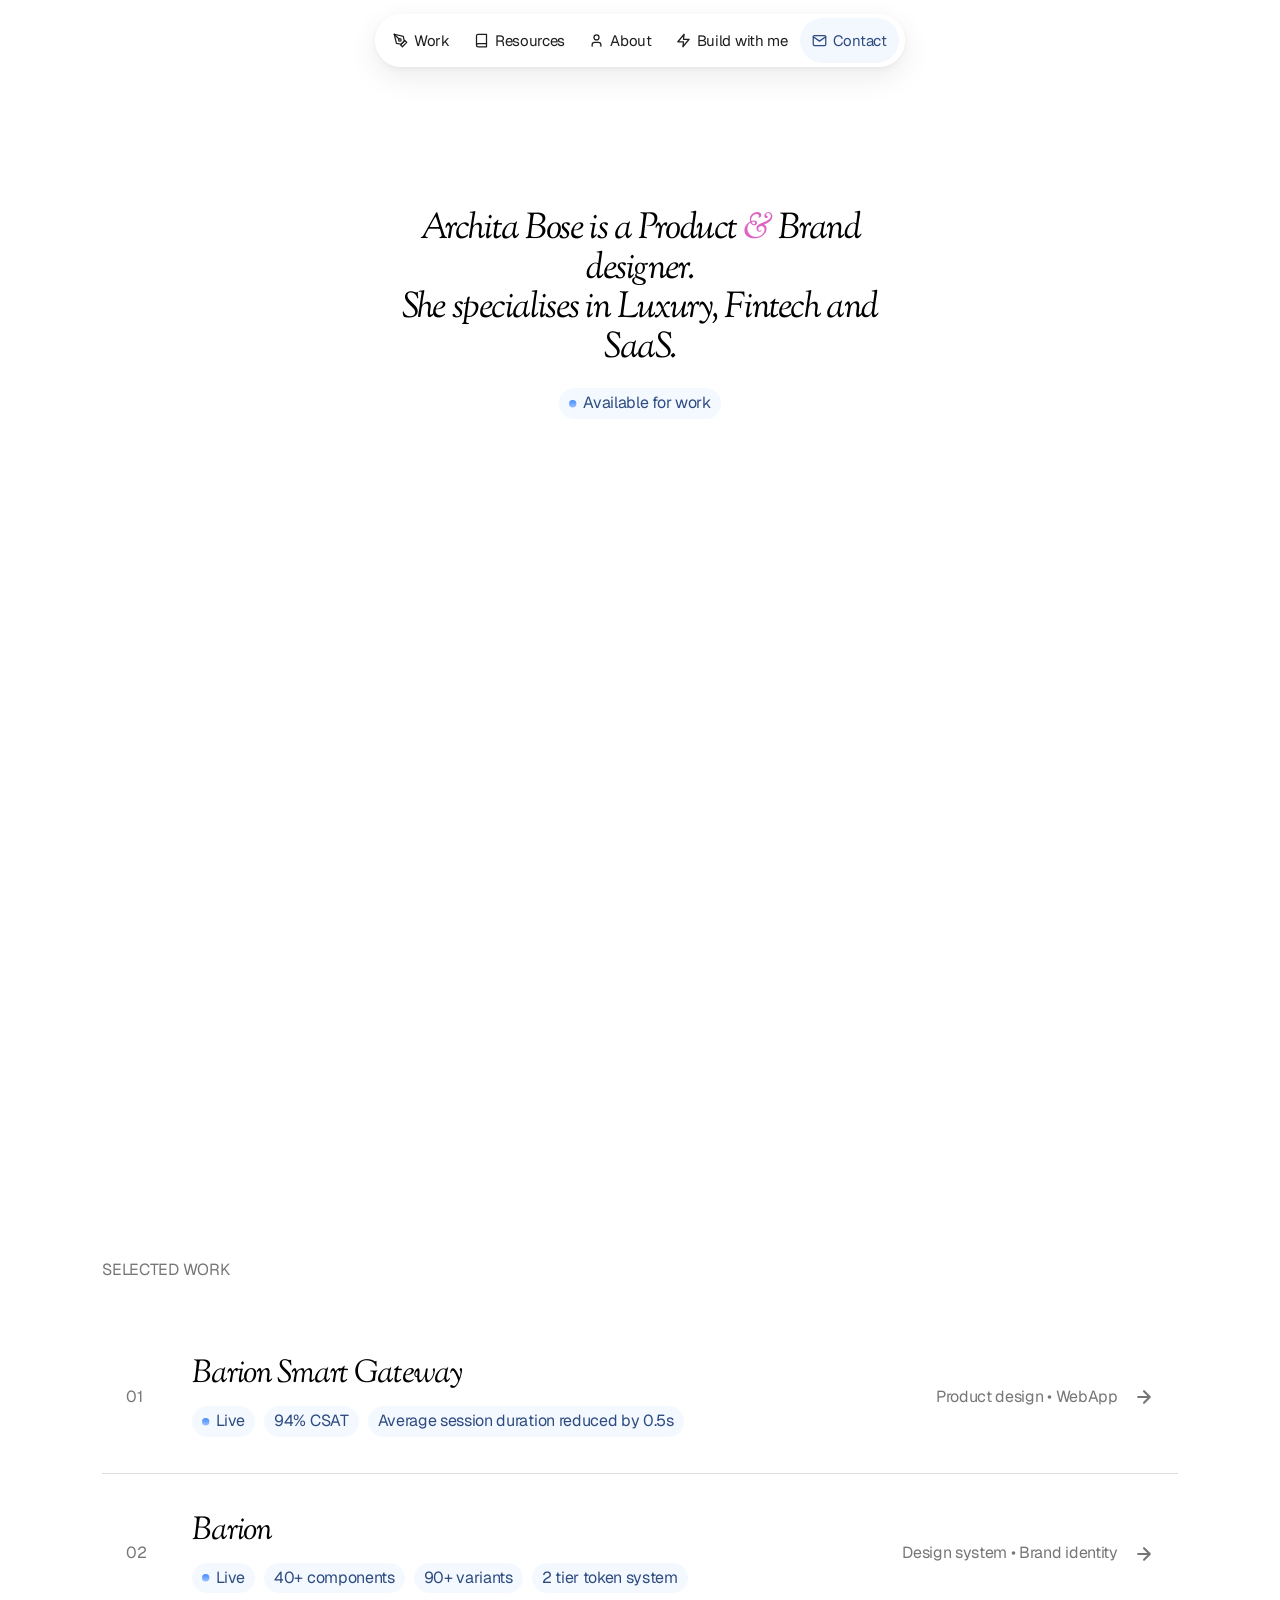
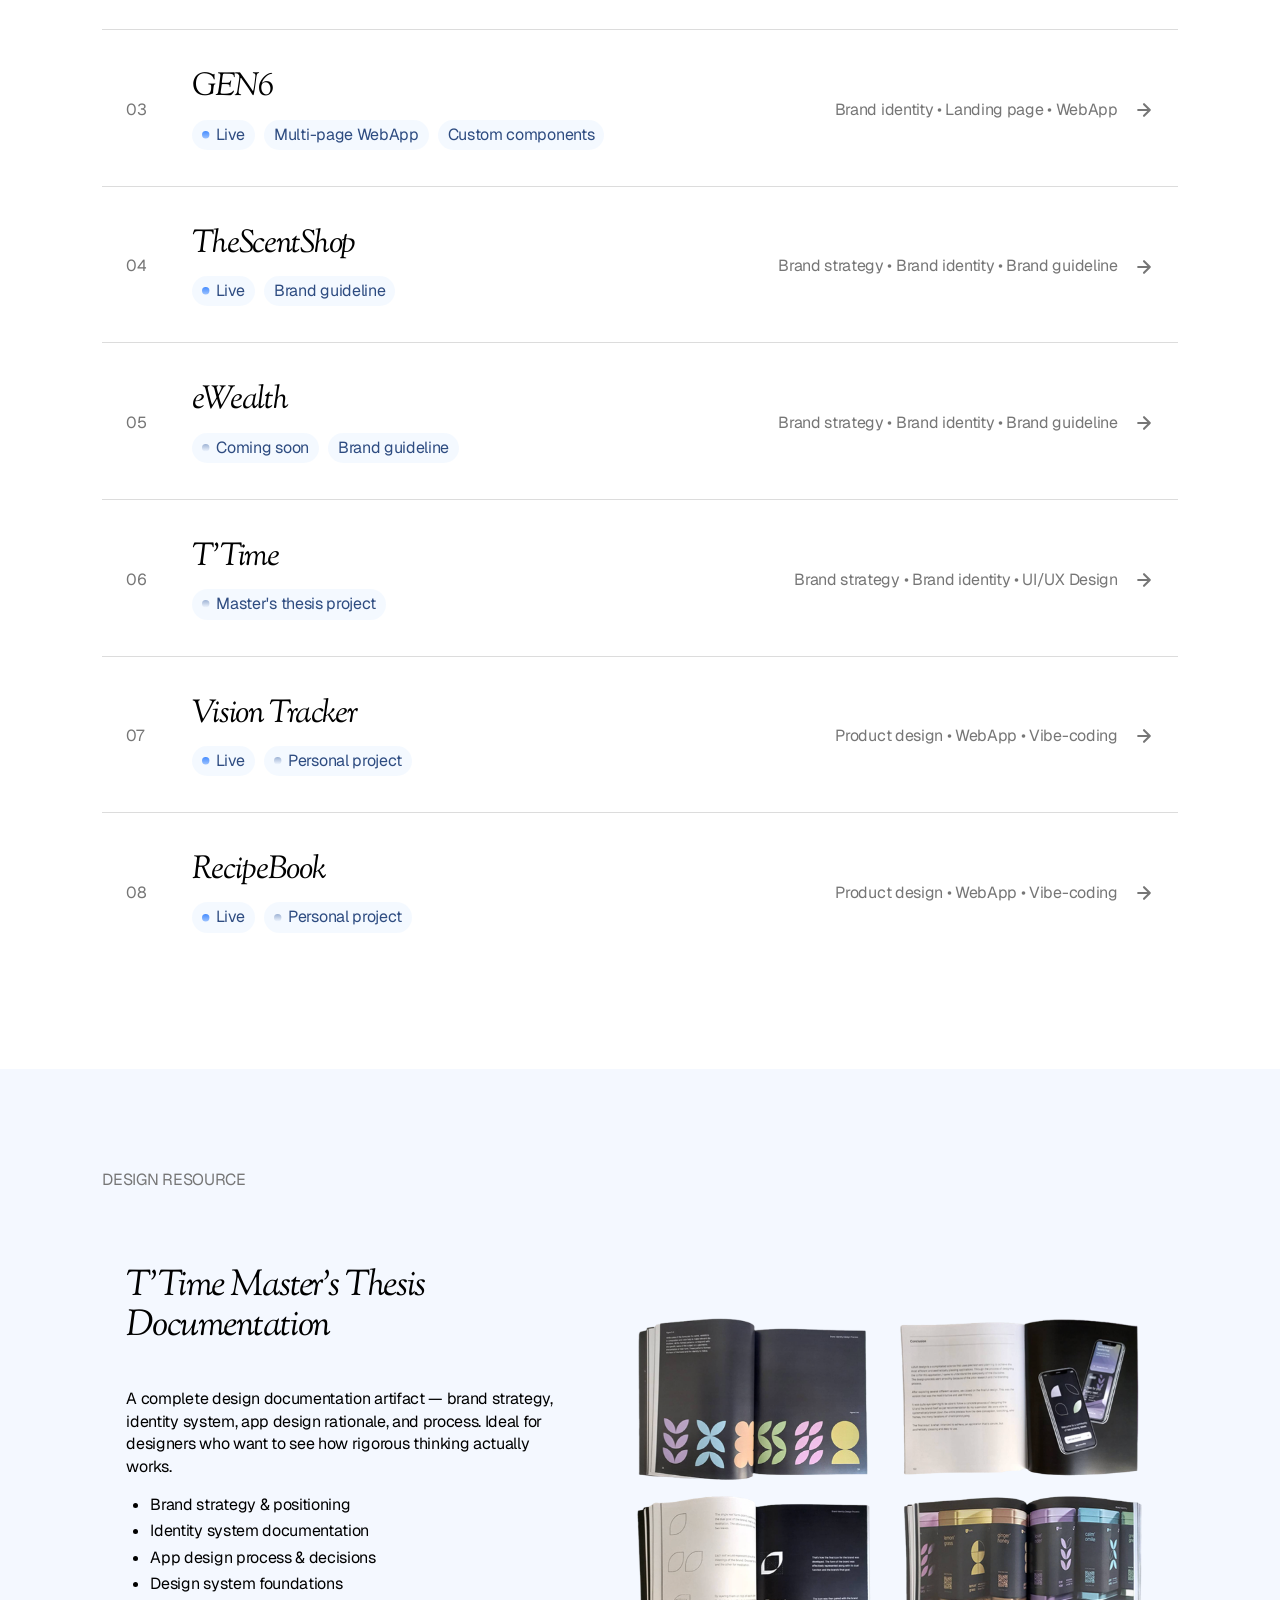
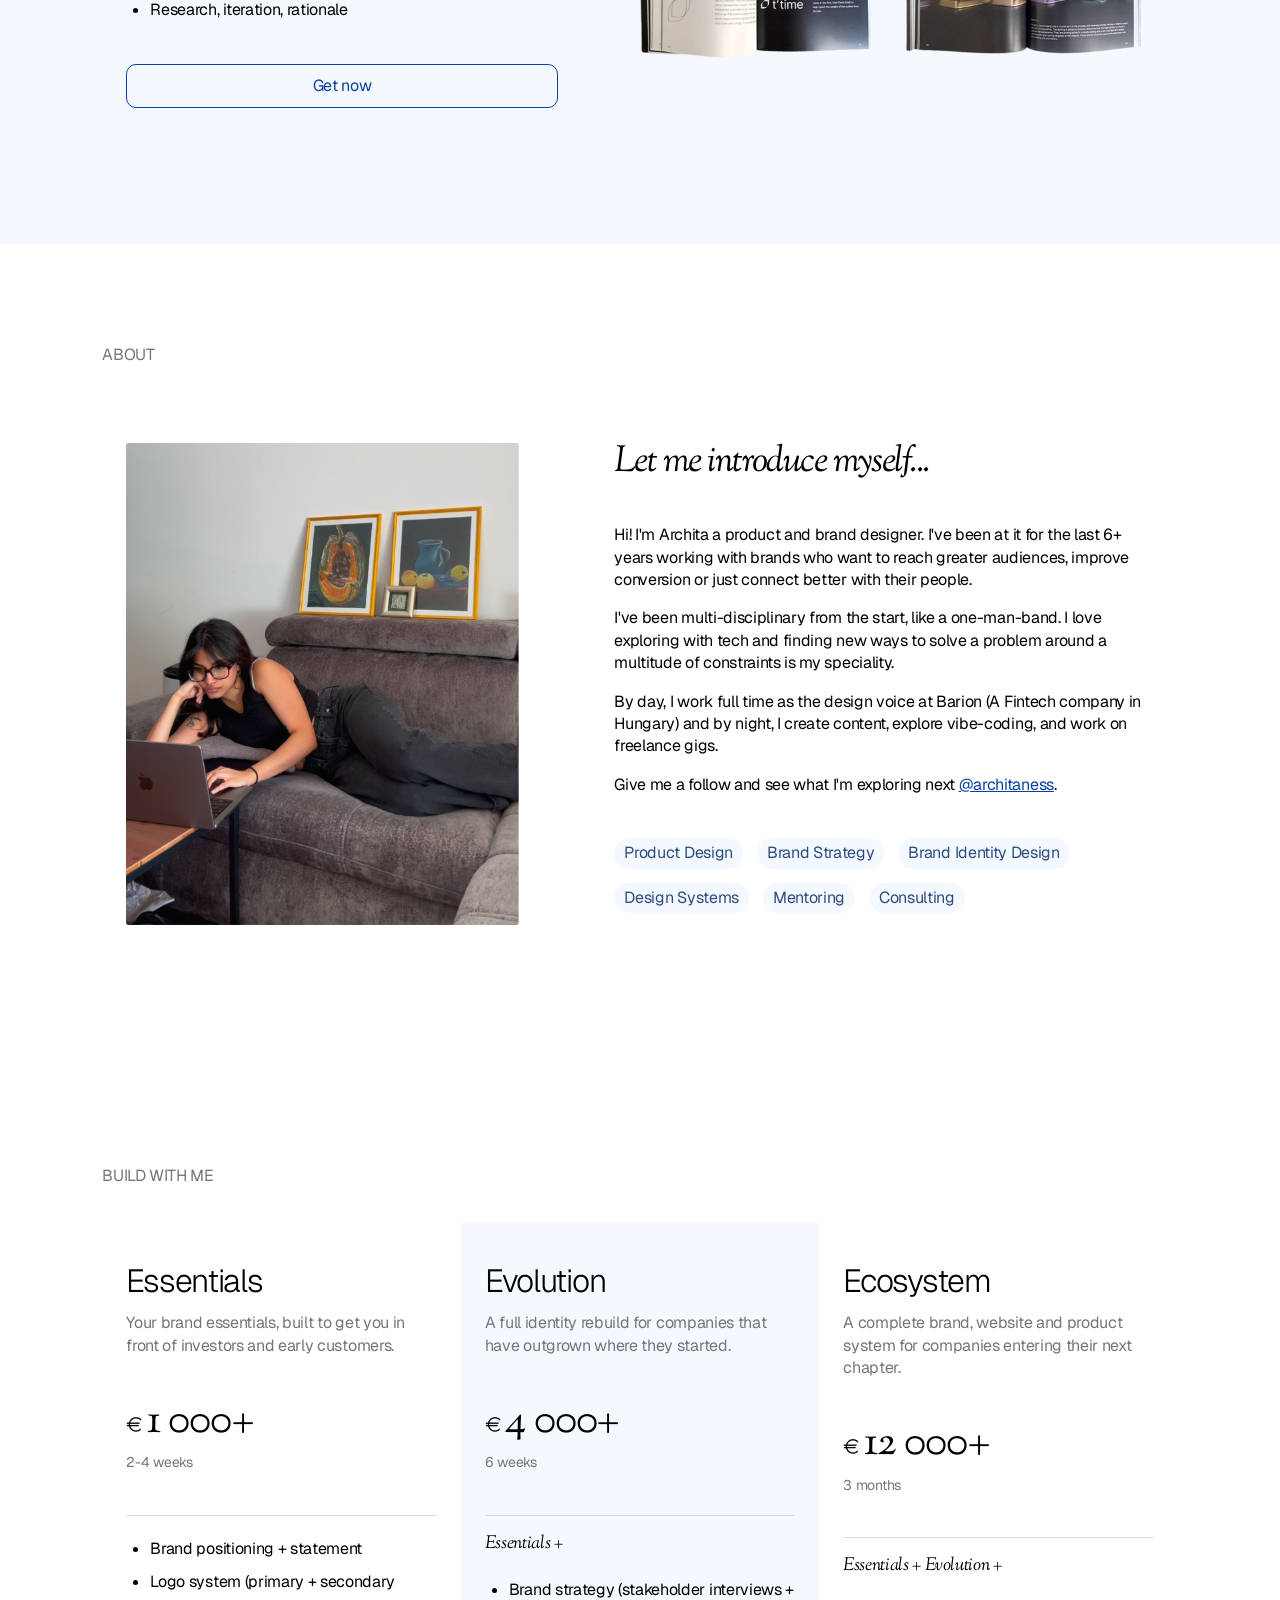
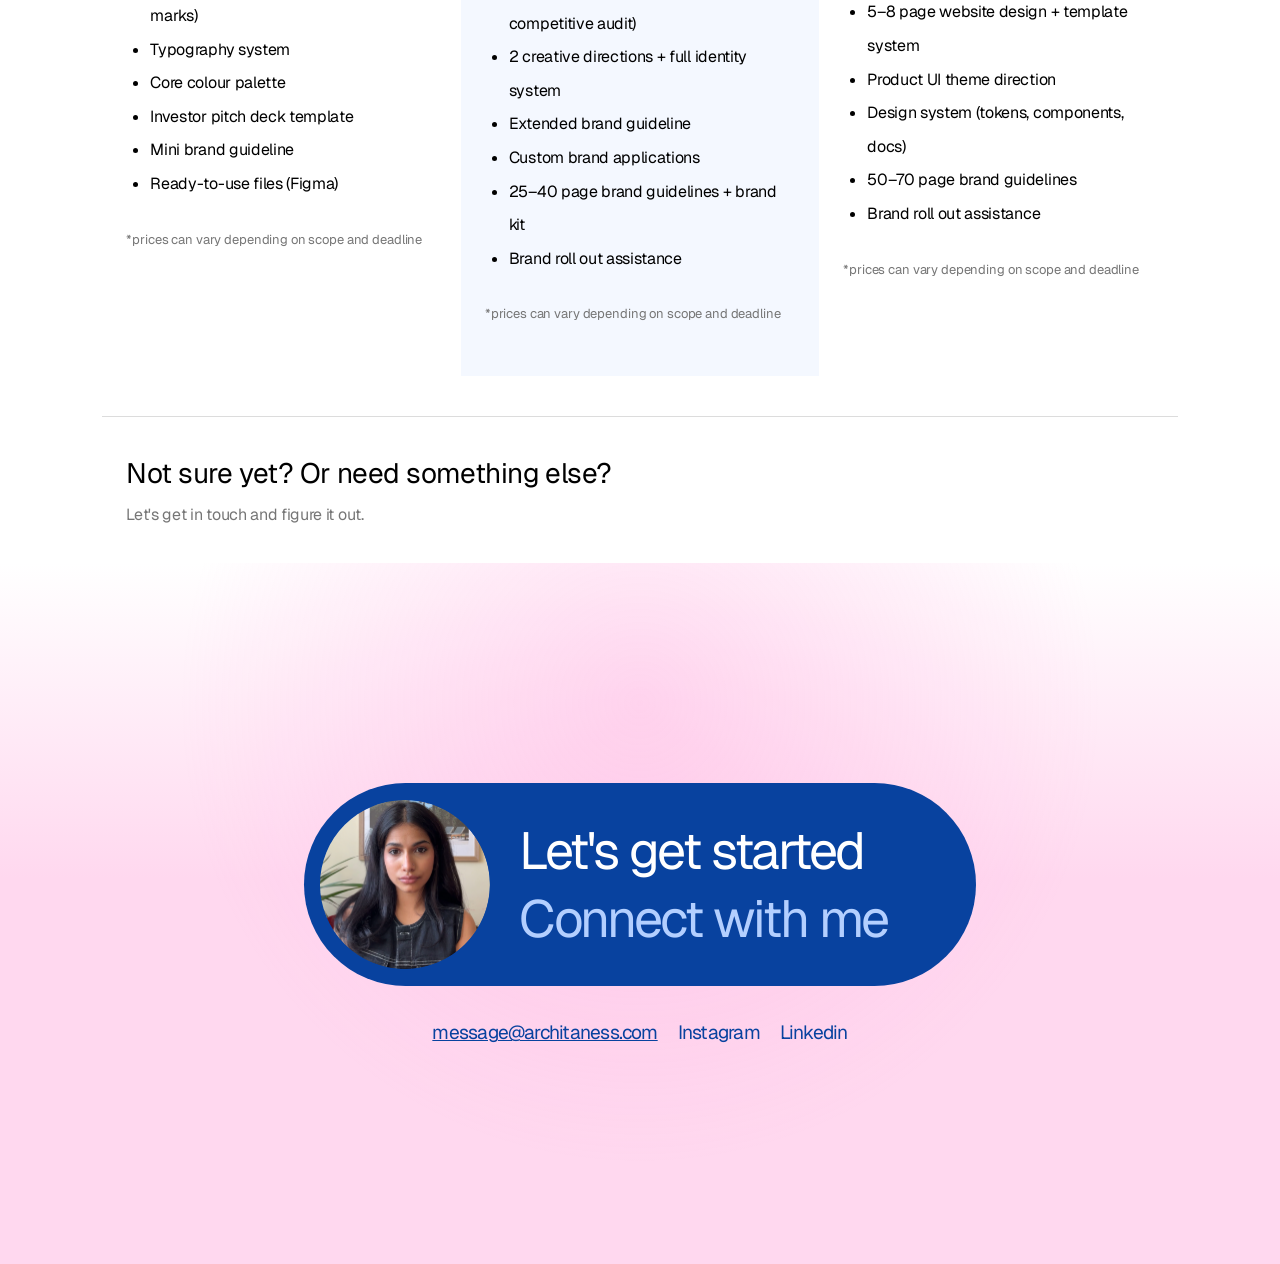
==== index.html @ 8e093ee7 "Mobile polish, uniform CTA scaling, and collapsible pricing cards - Bullet points on project-page su" ====
<!DOCTYPE html>
<html lang="en">
<head>
  <meta charset="UTF-8" />
  <meta name="viewport" content="width=device-width, initial-scale=1.0" />
  <title>Archita Bose — Product & Brand Designer</title>
  <meta name="description" content="Product & brand designer specialising in Luxury, Fintech and SaaS." />
  <link rel="preconnect" href="https://fonts.googleapis.com" />
  <link rel="preconnect" href="https://fonts.gstatic.com" crossorigin />
  <link href="https://fonts.googleapis.com/css2?family=Geist:wght@300;400;500&family=Sorts+Mill+Goudy:ital@0;1&display=swap" rel="stylesheet" />
  <link rel="stylesheet" href="style.css" />
</head>
<body>

  <!-- NAV -->
  <header class="nav">
    <div class="nav__inner container">
      <nav class="nav__links" id="navLinks">
        <span class="nav__highlight" id="navHighlight" aria-hidden="true"></span>
        <a href="#work">
          <svg class="nav__icon" viewBox="0 0 24 24" fill="none" xmlns="http://www.w3.org/2000/svg" aria-hidden="true">
            <path d="M12 19l7-7 3 3-7 7-3-3z" stroke="currentColor" stroke-width="2" stroke-linecap="round" stroke-linejoin="round"/>
            <path d="M18 13l-1.5-7.5L2 2l3.5 14.5L13 18l5-5z" stroke="currentColor" stroke-width="2" stroke-linecap="round" stroke-linejoin="round"/>
            <path d="M2 2l7.586 7.586" stroke="currentColor" stroke-width="2" stroke-linecap="round" stroke-linejoin="round"/>
            <circle cx="11" cy="11" r="2" stroke="currentColor" stroke-width="2"/>
          </svg>
          Work
        </a>
        <a href="#resource">
          <svg class="nav__icon" viewBox="0 0 24 24" fill="none" xmlns="http://www.w3.org/2000/svg" aria-hidden="true">
            <path d="M4 19.5A2.5 2.5 0 0 1 6.5 17H20" stroke="currentColor" stroke-width="2" stroke-linecap="round" stroke-linejoin="round"/>
            <path d="M6.5 2H20v20H6.5A2.5 2.5 0 0 1 4 19.5v-15A2.5 2.5 0 0 1 6.5 2z" stroke="currentColor" stroke-width="2" stroke-linecap="round" stroke-linejoin="round"/>
          </svg>
          Resources
        </a>
        <a href="#about">
          <svg class="nav__icon" viewBox="0 0 24 24" fill="none" xmlns="http://www.w3.org/2000/svg" aria-hidden="true">
            <path d="M19 21v-2a4 4 0 0 0-4-4H9a4 4 0 0 0-4 4v2" stroke="currentColor" stroke-width="2" stroke-linecap="round" stroke-linejoin="round"/>
            <circle cx="12" cy="7" r="4" stroke="currentColor" stroke-width="2" stroke-linecap="round" stroke-linejoin="round"/>
          </svg>
          About
        </a>
        <a href="#services">
          <svg class="nav__icon" viewBox="0 0 24 24" fill="none" xmlns="http://www.w3.org/2000/svg" aria-hidden="true">
            <path d="M13 2 3 14h9l-1 8 10-12h-9l1-8z" stroke="currentColor" stroke-width="2" stroke-linecap="round" stroke-linejoin="round"/>
          </svg>
          Build with me
        </a>
        <a href="#contact">
          <svg class="nav__icon" viewBox="0 0 24 24" fill="none" xmlns="http://www.w3.org/2000/svg" aria-hidden="true">
            <path d="M4 4h16c1.1 0 2 .9 2 2v12c0 1.1-.9 2-2 2H4c-1.1 0-2-.9-2-2V6c0-1.1.9-2 2-2z" stroke="currentColor" stroke-width="2" stroke-linecap="round" stroke-linejoin="round"/>
            <path d="m22 6-10 7L2 6" stroke="currentColor" stroke-width="2" stroke-linecap="round" stroke-linejoin="round"/>
          </svg>
          Contact
        </a>
      </nav>
      <button class="nav__burger" id="navBurger" aria-label="Toggle menu" aria-expanded="false">
        <span></span><span></span>
      </button>
    </div>
  </header>

  <main>

    <!-- HERO -->
    <section class="hero">
      <div class="container hero__inner">
        <h1 class="hero__headline">
          Archita<span class="hero__surname"> Bose</span> is a Product <span class="hero__amp">&amp;</span> Brand designer.<br class="hero__break" />
          She specialises in Luxury, Fintech and SaaS.
        </h1>
        <div class="badge badge--live">
          <img src="assets/dot-green.svg" alt="" class="badge__dot" />
          <span>Available for work</span>
        </div>
      </div>
    </section>

    <!-- HERO IMAGE -->
    <div class="hero-img">
      <div class="hero-img__container">
        <video class="hero-img__photo" autoplay muted loop playsinline>
          <source src="assets/hero-video.mp4" type="video/mp4" />
        </video>
      </div>
    </div>

    <!-- SELECTED WORK -->
    <section class="section work" id="work">
      <div class="container">
        <p class="section__eyebrow">SELECTED WORK</p>
        <ul class="work__list">

          <li class="work__item" data-preview="assets/project-hover/Barion smart gateway.png">
            <a href="/barion-gateway.html" class="work__row">
              <div class="work__left">
                <span class="work__num">01</span>
                <img class="work__mobile-preview" src="assets/project-hover/Barion smart gateway.png" alt="" />
                <div class="work__meta">
                  <h2 class="work__title">Barion Smart Gateway</h2>
                  <div class="work__badges">
                    <span class="badge badge--live"><img src="assets/dot-green.svg" alt="" class="badge__dot" />Live</span>
                    <span class="badge">94% CSAT</span>
                    <span class="badge">Average session duration reduced by 0.5s</span>
                  </div>
                </div>
              </div>
              <div class="work__right">
                <span class="work__type">Product design • WebApp</span>
                <div class="work__hover-right">
                  <img src="assets/logos/barion.svg" alt="" class="work__logo" />
                  <img src="assets/arrow.svg" alt="→" class="work__arrow work__arrow--dark" />
                </div>
                <img src="assets/arrow.svg" alt="→" class="work__arrow work__arrow--default" />
              </div>
            </a>
          </li>

          <li class="work__item" data-preview="assets/project-hover/Barion.png">
            <a href="/barion-brand.html" class="work__row">
              <div class="work__left">
                <span class="work__num">02</span>
                <img class="work__mobile-preview" src="assets/project-hover/Barion.png" alt="" />
                <div class="work__meta">
                  <h2 class="work__title">Barion</h2>
                  <div class="work__badges">
                    <span class="badge badge--live"><img src="assets/dot-green.svg" alt="" class="badge__dot" />Live</span>
                    <span class="badge">40+ components</span>
                    <span class="badge">90+ variants</span>
                    <span class="badge">2 tier token system</span>
                  </div>
                </div>
              </div>
              <div class="work__right">
                <span class="work__type">Design system • Brand identity</span>
                <div class="work__hover-right">
                  <img src="assets/logos/barion.svg" alt="" class="work__logo" />
                  <img src="assets/arrow.svg" alt="→" class="work__arrow work__arrow--dark" />
                </div>
                <img src="assets/arrow.svg" alt="→" class="work__arrow work__arrow--default" />
              </div>
            </a>
          </li>

          <li class="work__item" data-preview="assets/project-hover/Gen6.png">
            <a href="/gen6.html" class="work__row">
              <div class="work__left">
                <span class="work__num">03</span>
                <img class="work__mobile-preview" src="assets/project-hover/Gen6.png" alt="" />
                <div class="work__meta">
                  <h2 class="work__title">GEN6</h2>
                  <div class="work__badges">
                    <span class="badge badge--live"><img src="assets/dot-green.svg" alt="" class="badge__dot" />Live</span>
                    <span class="badge">Multi-page WebApp</span>
                    <span class="badge">Custom components</span>
                  </div>
                </div>
              </div>
              <div class="work__right">
                <span class="work__type">Brand identity • Landing page • WebApp</span>
                <div class="work__hover-right">
                  <img src="assets/logos/gen6.svg" alt="" class="work__logo" />
                  <img src="assets/arrow.svg" alt="→" class="work__arrow work__arrow--dark" />
                </div>
                <img src="assets/arrow.svg" alt="→" class="work__arrow work__arrow--default" />
              </div>
            </a>
          </li>

          <li class="work__item" data-preview="assets/project-hover/Thescentshop.png">
            <a href="/thescentshop.html" class="work__row">
              <div class="work__left">
                <span class="work__num">04</span>
                <img class="work__mobile-preview" src="assets/project-hover/Thescentshop.png" alt="" />
                <div class="work__meta">
                  <h2 class="work__title">TheScentShop</h2>
                  <div class="work__badges">
                    <span class="badge badge--live"><img src="assets/dot-green.svg" alt="" class="badge__dot" />Live</span>
                    <span class="badge">Brand guideline</span>
                  </div>
                </div>
              </div>
              <div class="work__right">
                <span class="work__type">Brand strategy • Brand identity • Brand guideline</span>
                <div class="work__hover-right">
                  <img src="assets/logos/tss.svg" alt="" class="work__logo" />
                  <img src="assets/arrow.svg" alt="→" class="work__arrow work__arrow--dark" />
                </div>
                <img src="assets/arrow.svg" alt="→" class="work__arrow work__arrow--default" />
              </div>
            </a>
          </li>

          <li class="work__item" data-preview="assets/project-hover/ewealth.png">
            <a href="/ewealth.html" class="work__row">
              <div class="work__left">
                <span class="work__num">05</span>
                <img class="work__mobile-preview" src="assets/project-hover/ewealth.png" alt="" />
                <div class="work__meta">
                  <h2 class="work__title">eWealth</h2>
                  <div class="work__badges">
                    <span class="badge badge--soon"><img src="assets/dot-gray.svg" alt="" class="badge__dot" />Coming soon</span>
                    <span class="badge">Brand guideline</span>
                  </div>
                </div>
              </div>
              <div class="work__right">
                <span class="work__type">Brand strategy • Brand identity • Brand guideline</span>
                <div class="work__hover-right">
                  <img src="assets/logos/ewealth.svg" alt="" class="work__logo" />
                  <img src="assets/arrow.svg" alt="→" class="work__arrow work__arrow--dark" />
                </div>
                <img src="assets/arrow.svg" alt="→" class="work__arrow work__arrow--default" />
              </div>
            </a>
          </li>

          <li class="work__item" data-preview="assets/project-hover/T'time.png">
            <a href="/ttime.html" class="work__row">
              <div class="work__left">
                <span class="work__num">06</span>
                <img class="work__mobile-preview" src="assets/project-hover/T'time.png" alt="" />
                <div class="work__meta">
                  <h2 class="work__title">T'Time</h2>
                  <div class="work__badges">
                    <span class="badge badge--soon"><img src="assets/dot-gray.svg" alt="" class="badge__dot" />Master's thesis project</span>
                  </div>
                </div>
              </div>
              <div class="work__right">
                <span class="work__type">Brand strategy • Brand identity • UI/UX Design</span>
                <div class="work__hover-right">
                  <img src="assets/logos/t'time.svg" alt="" class="work__logo" />
                  <img src="assets/arrow.svg" alt="→" class="work__arrow work__arrow--dark" />
                </div>
                <img src="assets/arrow.svg" alt="→" class="work__arrow work__arrow--default" />
              </div>
            </a>
          </li>

          <li class="work__item" data-preview="assets/project-hover/Vision-tracker.png">
            <a href="/visiontracker.html" class="work__row">
              <div class="work__left">
                <span class="work__num">07</span>
                <img class="work__mobile-preview" src="assets/project-hover/Vision-tracker.png" alt="" />
                <div class="work__meta">
                  <h2 class="work__title">Vision Tracker</h2>
                  <div class="work__badges">
                    <span class="badge badge--live"><img src="assets/dot-green.svg" alt="" class="badge__dot" />Live</span>
                    <span class="badge badge--soon"><img src="assets/dot-gray.svg" alt="" class="badge__dot" />Personal project</span>
                  </div>
                </div>
              </div>
              <div class="work__right">
                <span class="work__type">Product design • WebApp • Vibe-coding</span>
                <div class="work__hover-right">
                  <img src="assets/arrow.svg" alt="→" class="work__arrow work__arrow--dark" />
                </div>
                <img src="assets/arrow.svg" alt="→" class="work__arrow work__arrow--default" />
              </div>
            </a>
          </li>

          <li class="work__item" data-preview="assets/project-hover/Recipebook.png">
            <a href="/recipebook.html" class="work__row">
              <div class="work__left">
                <span class="work__num">08</span>
                <img class="work__mobile-preview" src="assets/project-hover/Recipebook.png" alt="" />
                <div class="work__meta">
                  <h2 class="work__title">RecipeBook</h2>
                  <div class="work__badges">
                    <span class="badge badge--live"><img src="assets/dot-green.svg" alt="" class="badge__dot" />Live</span>
                    <span class="badge badge--soon"><img src="assets/dot-gray.svg" alt="" class="badge__dot" />Personal project</span>
                  </div>
                </div>
              </div>
              <div class="work__right">
                <span class="work__type">Product design • WebApp • Vibe-coding</span>
                <div class="work__hover-right">
                  <img src="assets/arrow.svg" alt="→" class="work__arrow work__arrow--dark" />
                </div>
                <img src="assets/arrow.svg" alt="→" class="work__arrow work__arrow--default" />
              </div>
            </a>
          </li>

        </ul>
      </div>
    </section>

    <!-- DESIGN RESOURCE -->
    <section class="section resource" id="resource">
      <div class="container">
        <p class="section__eyebrow">DESIGN RESOURCE</p>
        <div class="resource__inner">
          <div class="resource__left">
            <h2 class="resource__title">T'Time Master's Thesis Documentation</h2>
            <div class="resource__body">
              <p>A complete design documentation artifact — brand strategy, identity system, app design rationale, and process. Ideal for designers who want to see how rigorous thinking actually works.</p>
              <ul>
                <li>Brand strategy &amp; positioning</li>
                <li>Identity system documentation</li>
                <li>App design process &amp; decisions</li>
                <li>Design system foundations</li>
                <li>Research, iteration, rationale</li>
              </ul>
            </div>
            <a href="https://architaness.gumroad.com/l/dcrtjd" target="_blank" rel="noopener" class="resource__btn">Get now</a>
          </div>
          <div class="resource__right">
            <img src="assets/ttime-screenshot.png" alt="T'Time documentation preview" class="resource__img" />
          </div>
        </div>
      </div>
    </section>

    <!-- ABOUT -->
    <section class="section about" id="about">
      <div class="container">
        <p class="section__eyebrow">ABOUT</p>
        <div class="about__inner">
          <div class="about__photo-wrap">
            <img src="assets/Aboutme.png" alt="Archita Bose" class="about__photo" />
          </div>
          <div class="about__content">
            <h2 class="about__title">Let me introduce myself...</h2>
            <div class="about__body">
              <p>Hi! I'm Archita a product and brand designer. I've been at it for the last 6+ years working with brands who want to reach greater audiences, improve conversion or just connect better with their people.</p>
              <p>I've been multi-disciplinary from the start, like a one-man-band. I love exploring with tech and finding new ways to solve a problem around a multitude of constraints is my speciality.</p>
              <p>By day, I work full time as the design voice at Barion (A Fintech company in Hungary) and by night, I create content, explore vibe-coding, and work on freelance gigs.</p>
              <p>Give me a follow and see what I'm exploring next <a href="https://www.instagram.com/architaness/" target="_blank" rel="noopener">@architaness</a>.</p>
            </div>
            <div class="about__tags">
              <span class="badge">Product Design</span>
              <span class="badge">Brand Strategy</span>
              <span class="badge">Brand Identity Design</span>
              <span class="badge">Design Systems</span>
              <span class="badge">Mentoring</span>
              <span class="badge">Consulting</span>
            </div>
          </div>
        </div>
      </div>
    </section>

    <!-- BUILD WITH ME / PRICING -->
    <section class="section pricing" id="services">
      <div class="container">
        <p class="section__eyebrow">BUILD WITH ME</p>
        <div class="pricing__grid">

          <details class="pricing__card" open>
            <summary class="pricing__summary">
              <h3 class="pricing__tier">Essentials</h3>
              <p class="pricing__desc">Your brand essentials, built to get you in front of investors and early customers.</p>
              <div class="pricing__price">
                <span class="pricing__currency">€</span>
                <span class="pricing__amount">1 000+</span>
              </div>
              <div class="pricing__duration-row">
                <p class="pricing__duration">2-4 weeks</p>
                <svg class="pricing__chevron" viewBox="0 0 24 24" fill="none" xmlns="http://www.w3.org/2000/svg" aria-hidden="true">
                  <path d="M6 9l6 6 6-6" stroke="currentColor" stroke-width="2" stroke-linecap="round" stroke-linejoin="round"/>
                </svg>
              </div>
            </summary>
            <hr class="pricing__divider" />
            <ul class="pricing__features">
              <li>Brand positioning + statement</li>
              <li>Logo system (primary + secondary marks)</li>
              <li>Typography system</li>
              <li>Core colour palette</li>
              <li>Investor pitch deck template</li>
              <li>Mini brand guideline</li>
              <li>Ready-to-use files (Figma)</li>
            </ul>
            <p class="pricing__note">*prices can vary depending on scope and deadline</p>
          </details>

          <details class="pricing__card pricing__card--blue" open>
            <summary class="pricing__summary">
              <h3 class="pricing__tier">Evolution</h3>
              <p class="pricing__desc">A full identity rebuild for companies that have outgrown where they started.</p>
              <div class="pricing__price">
                <span class="pricing__currency">€</span>
                <span class="pricing__amount">4 000+</span>
              </div>
              <div class="pricing__duration-row">
                <p class="pricing__duration">6 weeks</p>
                <svg class="pricing__chevron" viewBox="0 0 24 24" fill="none" xmlns="http://www.w3.org/2000/svg" aria-hidden="true">
                  <path d="M6 9l6 6 6-6" stroke="currentColor" stroke-width="2" stroke-linecap="round" stroke-linejoin="round"/>
                </svg>
              </div>
            </summary>
            <hr class="pricing__divider" />
            <p class="pricing__upsell">Essentials +</p>
            <ul class="pricing__features">
              <li>Brand strategy (stakeholder interviews + competitive audit)</li>
              <li>2 creative directions + full identity system</li>
              <li>Extended brand guideline</li>
              <li>Custom brand applications</li>
              <li>25–40 page brand guidelines + brand kit</li>
              <li>Brand roll out assistance</li>
            </ul>
            <p class="pricing__note">*prices can vary depending on scope and deadline</p>
          </details>

          <details class="pricing__card" open>
            <summary class="pricing__summary">
              <h3 class="pricing__tier">Ecosystem</h3>
              <p class="pricing__desc">A complete brand, website and product system for companies entering their next chapter.</p>
              <div class="pricing__price">
                <span class="pricing__currency">€</span>
                <span class="pricing__amount">12 000+</span>
              </div>
              <div class="pricing__duration-row">
                <p class="pricing__duration">3 months</p>
                <svg class="pricing__chevron" viewBox="0 0 24 24" fill="none" xmlns="http://www.w3.org/2000/svg" aria-hidden="true">
                  <path d="M6 9l6 6 6-6" stroke="currentColor" stroke-width="2" stroke-linecap="round" stroke-linejoin="round"/>
                </svg>
              </div>
            </summary>
            <hr class="pricing__divider" />
            <p class="pricing__upsell">Essentials + Evolution +</p>
            <ul class="pricing__features">
              <li>5–8 page website design + template system</li>
              <li>Product UI theme direction</li>
              <li>Design system (tokens, components, docs)</li>
              <li>50–70 page brand guidelines</li>
              <li>Brand roll out assistance</li>
            </ul>
            <p class="pricing__note">*prices can vary depending on scope and deadline</p>
          </details>

        </div>

        <div class="pricing__custom">
          <h3 class="pricing__custom__title">Not sure yet? Or need something else?</h3>
          <p class="pricing__desc pricing__desc--flush">Let's get in touch and figure it out.</p>
        </div>

      </div>
    </section>

    <script>
      // Pricing cards ship expanded (open attribute) so desktop — where
      // they're never collapsible — always renders fully. Forcing a
      // <details> open via CSS instead of the open attribute proved
      // unreliable in current Chromium (its internal ::details-content
      // box keeps content-visibility: hidden regardless of a display
      // override), so mobile's collapsed-by-default state is set here,
      // synchronously and this early, to avoid a flash of open content.
      if (window.matchMedia('(max-width: 768px)').matches) {
        document.querySelectorAll('.pricing__card').forEach(function (card) {
          card.removeAttribute('open');
        });
      }
    </script>

    <!-- CTA / CONTACT -->
    <section class="cta" id="contact">
      <div class="container">
        <a href="https://buildwitharchita.notion.site/39f97aed00dc800b8ddbd210a1b93b8d?pvs=105" target="_blank" rel="noopener" class="cta__pill">
          <div class="cta__photo-wrap">
            <img src="assets/photo-pill.png" alt="Archita Bose" class="cta__photo" />
          </div>
          <div class="cta__text">
            <span class="cta__line1">Let's get started</span>
            <span class="cta__line2">
              Connect with me
              <img src="assets/arrow-right-blue.svg" alt="→" class="cta__arrow" />
            </span>
          </div>
        </a>
        <div class="cta__links">
          <a href="mailto:message@architaness.com">message@architaness.com</a>
          <a href="https://www.instagram.com/architaness" target="_blank" rel="noopener">Instagram</a>
          <a href="https://www.linkedin.com/in/architabose/" target="_blank" rel="noopener">Linkedin</a>
        </div>
      </div>
    </section>

    <!-- WORK HOVER PREVIEW -->
    <div id="workPreview" class="work-preview" aria-hidden="true">
      <img id="workPreviewImg" src="" alt="" />
    </div>

  </main>

  <script>
    // Liquid glass nav — sliding highlight + scroll-condense + scrollspy,
    // shared between the desktop pill and the mobile icon-only bottom nav.
    // Deferred to DOMContentLoaded because the bottom-nav markup lives
    // later in the document than this script tag.
    document.addEventListener('DOMContentLoaded', function () {
      const navEl = document.querySelector('.nav');

      // Sets up one "tab group" (a set of links + a sliding highlight chip)
      // and returns a setActiveHref(href) function to drive it externally.
      function bindTabGroup(linksContainer, highlightEl, opts) {
        opts = opts || {};
        if (!linksContainer || !highlightEl) return null;

        const links = [...linksContainer.querySelectorAll('a')];
        let activeLink = links[0] || null;

        // Position/size the chip to exactly hug the target link's own box
        // (its padding included). Uses layout-based offsets (not
        // getBoundingClientRect) because the condensed desktop nav applies
        // a CSS `transform: scale()` to an ancestor — rect-based
        // measurements are already scaled, and re-applying them as raw CSS
        // would double the scaling.
        function moveHighlightTo(el) {
          if (!el) return;
          const bleed = opts.bleed || 0; // matches Figma's inset(0 -2px) on desktop
          highlightEl.style.top    = (el.offsetTop - bleed) + 'px';
          highlightEl.style.left   = el.offsetLeft + 'px';
          highlightEl.style.width  = el.offsetWidth + 'px';
          highlightEl.style.height = (el.offsetHeight + bleed * 2) + 'px';
          highlightEl.classList.add('is-visible');
        }

        function setActiveLink(el) {
          if (!el) return;
          activeLink = el;
          links.forEach(l => l.classList.toggle('is-active', l === el));
          if (!linksContainer.matches(':hover')) moveHighlightTo(el);
        }

        links.forEach(link => {
          link.addEventListener('mouseenter', () => moveHighlightTo(link));
        });

        // On mouse-leave, the chip returns to the active (scroll-spied) link
        // rather than disappearing — matching persistent tab-bar selection.
        linksContainer.addEventListener('mouseleave', () => moveHighlightTo(activeLink));

        let resizeRaf = null;
        function resync() {
          const hovered = linksContainer.querySelector('a:hover');
          moveHighlightTo(hovered || activeLink);
        }
        window.addEventListener('resize', () => {
          cancelAnimationFrame(resizeRaf);
          resizeRaf = requestAnimationFrame(resync);
        });

        // Default to the first tab until scrollspy reports otherwise
        setActiveLink(activeLink);
        requestAnimationFrame(() => moveHighlightTo(activeLink));

        return {
          setActiveHref(href) {
            const match = links.find(l => l.getAttribute('href') === href);
            if (match) setActiveLink(match);
          },
          resync,
        };
      }

      const desktopGroup = bindTabGroup(
        document.getElementById('navLinks'),
        document.getElementById('navHighlight'),
        { bleed: 2 }
      );
      const mobileGroup = bindTabGroup(
        document.getElementById('bottomNavLinks'),
        document.getElementById('bottomNavHighlight'),
        { bleed: 0 }
      );

      // Condense the desktop pill based on scroll direction: scrolling down
      // minimizes it, scrolling up restores it immediately (not just once
      // you reach the very top).
      if (navEl) {
        let ticking = false;
        let lastY = window.scrollY;
        function updateCondensed() {
          const y = window.scrollY;
          if (y > lastY && y > 40) {
            navEl.classList.add('is-condensed');
          } else if (y < lastY) {
            navEl.classList.remove('is-condensed');
          }
          lastY = y;
          if (desktopGroup) desktopGroup.resync();
          ticking = false;
        }
        window.addEventListener('scroll', () => {
          if (!ticking) {
            requestAnimationFrame(updateCondensed);
            ticking = true;
          }
        }, { passive: true });
      }

      // Scrollspy: drive both nav groups from whichever section is in view
      const hrefs = [...document.querySelectorAll('#navLinks a, #bottomNavLinks a')]
        .map(l => l.getAttribute('href'))
        .filter((href, i, arr) => href && href.startsWith('#') && arr.indexOf(href) === i);
      const sections = hrefs
        .map(href => document.querySelector(href))
        .filter(Boolean);

      if (sections.length) {
        const spy = new IntersectionObserver(entries => {
          entries.forEach(entry => {
            if (entry.isIntersecting) {
              const href = '#' + entry.target.id;
              if (desktopGroup) desktopGroup.setActiveHref(href);
              if (mobileGroup) mobileGroup.setActiveHref(href);
            }
          });
        }, { rootMargin: '-40% 0px -50% 0px' });
        sections.forEach(s => spy.observe(s));
      }
    });

    // Work row hover preview
    const preview    = document.getElementById('workPreview');
    const previewImg = document.getElementById('workPreviewImg');
    let   raf        = null;
    let   targetX    = 0, targetY = 0, curX = 0, curY = 0;

    function lerp(a, b, t) { return a + (b - a) * t; }

    function animatePreview() {
      curX = lerp(curX, targetX, 0.12);
      curY = lerp(curY, targetY, 0.12);
      preview.style.transform = `translate(${curX}px, ${curY}px)`;
      raf = requestAnimationFrame(animatePreview);
    }

    document.querySelectorAll('.work__item[data-preview]').forEach(item => {
      const src = item.dataset.preview;

      item.addEventListener('mouseenter', () => {
        previewImg.src = src;
        preview.classList.add('is-visible');
        raf = requestAnimationFrame(animatePreview);
      });

      item.addEventListener('mousemove', e => {
        const offset = 24;
        targetX = e.clientX + offset;
        targetY = e.clientY - preview.offsetHeight / 2;
      });

      item.addEventListener('mouseleave', () => {
        preview.classList.remove('is-visible');
        cancelAnimationFrame(raf);
      });
    });

    window.addEventListener('scroll', () => {
      preview.classList.remove('is-visible');
      cancelAnimationFrame(raf);
    }, { passive: true });

    // Nav burger
    const burger = document.getElementById('navBurger');
    const links = document.getElementById('navLinks');
    burger.addEventListener('click', () => {
      const open = links.classList.toggle('is-open');
      burger.setAttribute('aria-expanded', String(open));
    });
    links.querySelectorAll('a').forEach(a =>
      a.addEventListener('click', () => links.classList.remove('is-open'))
    );
  </script>
  <script src="assets/cta-glow.js"></script>

  <nav class="bottom-nav" id="bottomNavLinks" aria-label="Mobile navigation">
    <span class="nav__highlight" id="bottomNavHighlight" aria-hidden="true"></span>
    <a href="#work" class="bottom-nav__item" aria-label="Work">
      <svg class="nav__icon" viewBox="0 0 24 24" fill="none" xmlns="http://www.w3.org/2000/svg" aria-hidden="true">
        <path d="M12 19l7-7 3 3-7 7-3-3z" stroke="currentColor" stroke-width="2" stroke-linecap="round" stroke-linejoin="round"/>
        <path d="M18 13l-1.5-7.5L2 2l3.5 14.5L13 18l5-5z" stroke="currentColor" stroke-width="2" stroke-linecap="round" stroke-linejoin="round"/>
        <path d="M2 2l7.586 7.586" stroke="currentColor" stroke-width="2" stroke-linecap="round" stroke-linejoin="round"/>
        <circle cx="11" cy="11" r="2" stroke="currentColor" stroke-width="2"/>
      </svg>
    </a>
    <a href="#resource" class="bottom-nav__item" aria-label="Resources">
      <svg class="nav__icon" viewBox="0 0 24 24" fill="none" xmlns="http://www.w3.org/2000/svg" aria-hidden="true">
        <path d="M4 19.5A2.5 2.5 0 0 1 6.5 17H20" stroke="currentColor" stroke-width="2" stroke-linecap="round" stroke-linejoin="round"/>
        <path d="M6.5 2H20v20H6.5A2.5 2.5 0 0 1 4 19.5v-15A2.5 2.5 0 0 1 6.5 2z" stroke="currentColor" stroke-width="2" stroke-linecap="round" stroke-linejoin="round"/>
      </svg>
    </a>
    <a href="#about" class="bottom-nav__item" aria-label="About">
      <svg class="nav__icon" viewBox="0 0 24 24" fill="none" xmlns="http://www.w3.org/2000/svg" aria-hidden="true">
        <path d="M19 21v-2a4 4 0 0 0-4-4H9a4 4 0 0 0-4 4v2" stroke="currentColor" stroke-width="2" stroke-linecap="round" stroke-linejoin="round"/>
        <circle cx="12" cy="7" r="4" stroke="currentColor" stroke-width="2" stroke-linecap="round" stroke-linejoin="round"/>
      </svg>
    </a>
    <a href="#services" class="bottom-nav__item" aria-label="Build with me">
      <svg class="nav__icon" viewBox="0 0 24 24" fill="none" xmlns="http://www.w3.org/2000/svg" aria-hidden="true">
        <path d="M13 2 3 14h9l-1 8 10-12h-9l1-8z" stroke="currentColor" stroke-width="2" stroke-linecap="round" stroke-linejoin="round"/>
      </svg>
    </a>
    <a href="#contact" class="bottom-nav__item" aria-label="Contact">
      <svg class="nav__icon" viewBox="0 0 24 24" fill="none" xmlns="http://www.w3.org/2000/svg" aria-hidden="true">
        <path d="M4 4h16c1.1 0 2 .9 2 2v12c0 1.1-.9 2-2 2H4c-1.1 0-2-.9-2-2V6c0-1.1.9-2 2-2z" stroke="currentColor" stroke-width="2" stroke-linecap="round" stroke-linejoin="round"/>
        <path d="m22 6-10 7L2 6" stroke="currentColor" stroke-width="2" stroke-linecap="round" stroke-linejoin="round"/>
      </svg>
    </a>
  </nav>

</body>
</html>
---- style.css ----
/* =========================================
   TOKENS
   ========================================= */
:root {
  --white:       #FFFFFF;
  --bg:          #FFFFFF;
  --bg-blue:     #F4F8FF;
  --bg-pink:     #FFF3FA;
  --text:        #000000;
  --text-2:      #767676;
  --text-3:      #DCDCDC;
  --blue:        #08429F;
  --blue-light:  #2E4C81;
  --badge-bg:    rgba(150, 190, 255, 0.10);
  --border:      #DCDCDC;
  --pink-accent: #DD64C3;

  --font-serif: 'Sorts Mill Goudy', Georgia, serif;
  --font-sans:  'Geist', -apple-system, BlinkMacSystemFont, 'Helvetica Neue', sans-serif;

  --max:    1440px;
  --pad-x:  clamp(24px, 8vw, 120px);
  --sec:    100px;

  --ease: cubic-bezier(0.4, 0, 0.2, 1);
}

/* =========================================
   RESET
   ========================================= */
*, *::before, *::after { box-sizing: border-box; margin: 0; padding: 0; }

html {
  scroll-behavior: smooth;
  scroll-padding-top: 90px; /* clearance for fixed glass nav */
  -webkit-font-smoothing: antialiased;
  -moz-osx-font-smoothing: grayscale;
}

body {
  font-family: var(--font-sans);
  font-size: 16px;
  line-height: 1.4;
  color: var(--text);
  background: var(--bg);
}

img { max-width: 100%; display: block; }
a   { color: inherit; text-decoration: none; }
ul  { list-style: none; }

/* =========================================
   UTILITIES
   ========================================= */
.container {
  width: 100%;
  max-width: var(--max);
  margin-inline: auto;
  padding-inline: var(--pad-x);
}

.section { padding-block: var(--sec); }

.section__eyebrow {
  font-family: var(--font-sans);
  font-size: 16px;
  font-weight: 400;
  color: var(--text-2);
  letter-spacing: -0.02em;
  margin-bottom: 36px;
}

/* =========================================
   BADGES
   ========================================= */
.badge {
  display: inline-flex;
  align-items: center;
  gap: 6px;
  background: var(--badge-bg);
  color: var(--blue-light);
  font-size: 16px;
  font-weight: 400;
  letter-spacing: -0.02em;
  padding: 4px 10px;
  border-radius: 25px;
  white-space: nowrap;
  line-height: 1.4;
}

.badge__dot {
  width: 8px;
  height: 8px;
  flex-shrink: 0;
}

/* =========================================
   NAV
   ========================================= */
.nav {
  position: fixed;
  top: 0;
  left: 0;
  right: 0;
  z-index: 100;
  background: transparent;
  padding-block: 14px;
  display: flex;
  justify-content: center;
  pointer-events: none;
}

.nav__inner {
  /* override .container sizing */
  max-width: fit-content;
  width: auto;
  height: auto;
  padding: 5px;
  margin: 0;

  display: flex;
  align-items: center;
  justify-content: center;
  position: relative;
  pointer-events: auto;

  /* Liquid glass pill */
  background: rgba(255, 255, 255, 0.29);
  backdrop-filter: blur(28px) saturate(180%);
  -webkit-backdrop-filter: blur(28px) saturate(180%);
  border-radius: 100px;
  border: 1px solid rgba(255, 255, 255, 0.7);
  box-shadow:
    inset 0 1px 1px rgba(255, 255, 255, 0.95),
    inset 0 -1px 2px rgba(255, 255, 255, 0.25),
    inset 0 0 0 1px rgba(255, 255, 255, 0.08),
    0 10px 30px rgba(0, 0, 0, 0.08),
    0 2px 8px rgba(0, 0, 0, 0.05);
  transition:
    background 0.4s var(--ease),
    padding 0.5s cubic-bezier(0.34, 1.02, 0.64, 1),
    transform 0.5s cubic-bezier(0.34, 1.02, 0.64, 1),
    box-shadow 0.4s var(--ease);
  will-change: transform, padding;
}

.nav__inner:hover {
  background: rgba(255, 255, 255, 0.42);
}

.nav__inner:active {
  transform: scale(0.97);
}

/* Condensed state — nav "gathers" into a smaller capsule once the page has scrolled */
.nav.is-condensed .nav__inner {
  padding: 3px;
  transform: scale(0.92);
  background: rgba(255, 255, 255, 0.5);
  box-shadow:
    inset 0 1px 1px rgba(255, 255, 255, 0.95),
    inset 0 -1px 2px rgba(255, 255, 255, 0.25),
    0 8px 24px rgba(0, 0, 0, 0.12),
    0 2px 6px rgba(0, 0, 0, 0.06);
}

.nav.is-condensed .nav__links a { font-size: 13px; padding: 8px; }
.nav.is-condensed .nav__icon { width: 13px; height: 13px; }

.nav__links {
  display: flex;
  align-items: center;
  gap: 0;
  position: relative;
  transition: gap 0.5s cubic-bezier(0.34, 1.02, 0.64, 1);
}

.nav__links a {
  font-family: var(--font-sans);
  font-size: 15px;
  font-weight: 400;
  line-height: 1.4;
  color: #1e1e1e;
  letter-spacing: -0.02em;
  position: relative;
  z-index: 1;
  display: flex;
  align-items: center;
  gap: 6px;
  padding: 10px 12px;
  transition: color 0.25s ease, font-size 0.5s cubic-bezier(0.34, 1.02, 0.64, 1), padding 0.5s cubic-bezier(0.34, 1.02, 0.64, 1);
}
.nav__links a:hover { color: #2e4c81; }
.nav__links a.is-active { color: #2e4c81; }

.nav__icon {
  width: 15px;
  height: 15px;
  flex-shrink: 0;
  transition: width 0.5s cubic-bezier(0.34, 1.02, 0.64, 1), height 0.5s cubic-bezier(0.34, 1.02, 0.64, 1);
}

/* Sliding selection chip that tracks the hovered/active link.
   top/left/width/height are set inline by JS to exactly match the
   target link's own rendered box (including its padding), so it
   always hugs the full hit area rather than just the text glyphs. */
.nav__highlight {
  position: absolute;
  top: 0;
  left: 0;
  height: 0;
  width: 0;
  border-radius: 100px;
  background: #f3f7fe;
  opacity: 0;
  pointer-events: none;
  z-index: 0;
  transition:
    opacity 0.25s ease,
    top 0.5s cubic-bezier(0.34, 1.02, 0.64, 1),
    left 0.45s cubic-bezier(0.34, 1.05, 0.64, 1),
    width 0.45s cubic-bezier(0.34, 1.05, 0.64, 1),
    height 0.5s cubic-bezier(0.34, 1.02, 0.64, 1);
}
.nav__highlight.is-visible { opacity: 1; }

.nav__burger {
  display: none;
  flex-direction: column;
  gap: 5px;
  background: none;
  border: none;
  cursor: pointer;
  padding: 4px;
  position: absolute;
  right: 20px;
}
.nav__burger span {
  display: block;
  width: 22px;
  height: 1.5px;
  background: var(--text);
  transition: all 0.2s var(--ease);
}

/* =========================================
   HERO
   ========================================= */
.hero {
  padding-block: 210px 100px; /* extra top clearance for fixed glass nav */
}

.hero__inner {
  display: flex;
  flex-direction: column;
  align-items: center;
  gap: 20px;
  text-align: center;
}

.hero__headline {
  font-family: var(--font-serif);
  font-style: italic;
  font-size: clamp(24px, 3.5vw, 36px);
  font-weight: 400;
  line-height: 1.1;
  letter-spacing: -0.04em;
  color: var(--text);
  max-width: 553px;
}

.hero__amp {
  color: var(--pink-accent);
}

/* =========================================
   HERO IMAGE
   ========================================= */
.hero-img {
  width: 100%;
  display: flex;
  justify-content: center;
  align-items: center;
}

.hero-img__container {
  width: 80%;
  margin-inline: auto;
  aspect-ratio: 8 / 5;
  position: relative;
  overflow: hidden;
  border-radius: 0;
}

.hero-img__photo {
  width: 100%;
  height: 100%;
  object-fit: cover;
  object-position: top center;
  position: absolute;
  top: 0;
  left: 0;
  display: block;
}

/* =========================================
   WORK LIST
   ========================================= */
.work__list {
}

.work__item {
  border-top: 1px solid var(--border);
}

.work__item:first-child {
  border-top: none;
}

.work__item:last-child {
  border-bottom: none;
}

.work__row {
  display: flex;
  align-items: center;
  justify-content: space-between;
  padding: 40px 24px 36px;
  gap: 24px;
  transition: opacity 0.15s;
  cursor: pointer;
}
.work__row:hover .work__left { opacity: 0.75; }

.work__left {
  display: flex;
  align-items: center;
  gap: 42px;
  flex: 1 1 0;
  min-width: 0;
  transition: opacity 0.15s;
}

.work__num {
  font-family: var(--font-sans);
  font-size: 16px;
  font-weight: 400;
  color: var(--text-2);
  letter-spacing: -0.02em;
  flex-shrink: 0;
  width: 24px;
}

/* Mobile-only static preview (desktop uses the cursor-follow hover preview) */
.work__mobile-preview { display: none; }

.work__meta {
  display: flex;
  flex-direction: column;
  gap: 14px;
  min-width: 0;
}

.work__title {
  font-family: var(--font-serif);
  font-style: italic;
  font-size: 32px;
  font-weight: 400;
  line-height: 1.1;
  letter-spacing: -0.04em;
  color: var(--text);
}

.work__badges {
  display: flex;
  align-items: center;
  gap: 9px;
  flex-wrap: wrap;
}

.work__right {
  display: flex;
  align-items: center;
  gap: 16px;
  flex-shrink: 0;
  position: relative;
}

.work__type {
  font-family: var(--font-sans);
  font-size: 16px;
  font-weight: 400;
  color: var(--text-2);
  letter-spacing: -0.02em;
  white-space: nowrap;
  transition: opacity 0.25s var(--ease), transform 0.25s var(--ease);
}

.work__arrow {
  width: 20px;
  height: 20px;
  flex-shrink: 0;
}

/* Default arrow fades with the type text */
.work__arrow--default {
  transition: opacity 0.25s var(--ease);
}

/* Hover-right: logo + dark arrow — sits hidden to the right */
.work__hover-right {
  display: flex;
  align-items: center;
  gap: 12px;
  position: absolute;
  right: 0;
  opacity: 0;
  transform: translateX(10px);
  pointer-events: none;
  transition: opacity 0.25s var(--ease), transform 0.25s var(--ease);
}

.work__logo {
  width: 26px;
  height: 26px;
  border-radius: 6px;
  object-fit: cover;
  flex-shrink: 0;
}

/* On hover: type slides left + fades, logo+arrow slides in from right */
.work__row:hover .work__type           { opacity: 0; transform: translateX(-10px); }
.work__row:hover .work__arrow--default { opacity: 0; }
.work__row:hover .work__hover-right    { opacity: 1; transform: translateX(0); pointer-events: auto; }

/* =========================================
   RESOURCE
   ========================================= */
.resource {
  background: var(--bg-blue);
}

.resource__inner {
  display: flex;
  align-items: center;
  justify-content: space-between;
  padding: 40px 24px 36px;
  gap: 60px;
}

.resource__left {
  display: flex;
  flex-direction: column;
  gap: 42px;
  max-width: 460px;
}

.resource__title {
  font-family: var(--font-serif);
  font-style: italic;
  font-size: 36px;
  font-weight: 400;
  line-height: 1.1;
  letter-spacing: -0.04em;
  color: var(--text);
}

.resource__body p {
  font-size: 16px;
  color: var(--text);
  line-height: 1.4;
  letter-spacing: -0.02em;
  margin-bottom: 16px;
}

.resource__body ul {
  list-style: disc;
  padding-left: 24px;
  display: flex;
  flex-direction: column;
  gap: 4px;
}

.resource__body li {
  font-size: 16px;
  color: var(--text);
  line-height: 1.4;
  letter-spacing: -0.02em;
}

.resource__btn {
  display: block;
  text-align: center;
  padding: 10px;
  border: 1px solid var(--blue);
  border-radius: 10px;
  font-size: 16px;
  font-weight: 400;
  color: var(--blue);
  letter-spacing: -0.02em;
  transition: all 0.15s;
}
.resource__btn:hover {
  background: var(--blue);
  color: var(--white);
}

.resource__right {
  flex-shrink: 0;
  max-width: 536px;
  width: 100%;
}

.resource__img {
  width: 100%;
  height: auto;
  border-radius: 8px;
}

/* =========================================
   ABOUT
   ========================================= */
.about__inner {
  display: flex;
  align-items: flex-start;
  gap: 95px;
  padding: 40px 24px;
}

.about__photo-wrap {
  flex-shrink: 0;
  width: 393px;
}

.about__photo {
  width: 100%;
  height: 482px;
  object-fit: cover;
  object-position: bottom center;
  border-radius: 2px;
}

.about__content {
  flex: 1;
  display: flex;
  flex-direction: column;
  gap: 42px;
  justify-content: center;
}

.about__title {
  font-family: var(--font-serif);
  font-style: italic;
  font-size: 36px;
  font-weight: 400;
  line-height: 1.1;
  letter-spacing: -0.04em;
  color: var(--text);
}

.about__body p {
  font-size: 16px;
  color: var(--text);
  line-height: 1.4;
  letter-spacing: -0.02em;
  margin-bottom: 0;
}
.about__body p + p { margin-top: 16px; }

.about__body a {
  color: var(--blue);
  text-decoration: underline;
}

.about__tags {
  display: flex;
  flex-wrap: wrap;
  gap: 14px;
}

/* =========================================
   PRICING
   ========================================= */
/* No bottom padding — the CTA/footer section butts straight up against
   this one so its blush gradient can blend into it with no gap. */
.pricing { padding-bottom: 0; }

.pricing__grid {
  display: flex;
  align-items: stretch;
  width: 100%;
}

.pricing__card {
  flex: 1;
  display: flex;
  flex-direction: column;
  gap: 0;
  padding: 40px 24px 36px;
}

/* Cards are only collapsible on mobile (see @media max-width:768px) —
   on desktop every card ships with the open attribute (index.html) and
   must stay that way. Chromium wraps everything past <summary> in an
   internal ::details-content box that it can leave content-visibility:
   hidden even while open is set statically in markup (rather than
   toggled live), so content has real box geometry but doesn't paint or
   expose its text unless forced — scoped to desktop only, since forcing
   it unconditionally would also defeat mobile's collapsed state. */
@media (min-width: 769px) {
  .pricing__card::details-content {
    content-visibility: visible;
  }
}

.pricing__card--blue {
  background: var(--bg-blue);
}

/* Setting display:flex on <summary> both lays out its contents in a
   column (matching the card's own flex-column flow) and, as a side
   effect, suppresses the browser's default disclosure-triangle marker —
   no list-style/marker hacks needed. Collapsibility itself is mobile-only:
   see the desktop and mobile media queries below. */
.pricing__summary {
  display: flex;
  flex-direction: column;
  cursor: pointer;
}
.pricing__summary::-webkit-details-marker { display: none; }

.pricing__tier {
  font-family: var(--font-sans);
  font-weight: 300;
  font-size: 32px;
  line-height: 1.1;
  letter-spacing: -0.04em;
  color: var(--text);
  margin-bottom: 14px;
}

.pricing__custom__title {
  font-family: var(--font-sans);
  font-weight: 400;
  font-size: 28px;
  line-height: 1.2;
  letter-spacing: -0.02em;
  color: var(--text);
}

.pricing__desc {
  font-size: 16px;
  font-weight: 400;
  color: var(--text-2);
  line-height: 1.4;
  letter-spacing: -0.02em;
  margin-bottom: 42px;
}

.pricing__price {
  display: flex;
  align-items: flex-end;
  gap: 4px;
  margin-bottom: 8px;
}

.pricing__currency {
  font-family: var(--font-serif);
  font-size: 28px;
  line-height: 1.4;
  letter-spacing: -0.02em;
  color: var(--text);
}

.pricing__amount {
  font-family: var(--font-serif);
  font-size: 42px;
  line-height: 1.1;
  letter-spacing: -0.02em;
  color: var(--text);
}

.pricing__duration-row {
  display: flex;
  align-items: center;
  justify-content: space-between;
  gap: 12px;
  margin-bottom: 42px;
}

.pricing__duration {
  font-size: 14px;
  color: var(--text-2);
  letter-spacing: -0.02em;
}

/* Hidden on desktop, where every card is always fully expanded (see the
   force-visible override below) — the toggle affordance only makes sense
   once the card is actually collapsible, on mobile. */
.pricing__chevron {
  display: none;
  width: 20px;
  height: 20px;
  color: var(--text-2);
  flex-shrink: 0;
  transition: transform 0.3s var(--ease);
}

.pricing__divider {
  border: none;
  border-top: 1px solid var(--border);
  margin-bottom: 16px;
}

.pricing__upsell {
  font-family: var(--font-serif);
  font-style: italic;
  font-size: 18px;
  font-weight: 400;
  color: var(--text);
  line-height: 1.4;
  letter-spacing: -0.02em;
  margin-bottom: 16px;
}

.pricing__features {
  flex: 1;
  display: flex;
  flex-direction: column;
  margin-bottom: 30px;
  list-style: disc;
  padding-left: 24px;
}

.pricing__features li {
  font-size: 16px;
  color: var(--text);
  line-height: 2.1;
  letter-spacing: -0.02em;
}

.pricing__desc--flush { margin-bottom: 0; }

.pricing__note {
  font-size: 13px;
  color: var(--text-2);
  letter-spacing: -0.01em;
  margin-bottom: 16px;
}

.pricing__custom {
  display: flex;
  flex-direction: column;
  gap: 14px;
  margin-top: 40px;
  padding: 40px 24px 36px;
  border-top: 1px solid var(--border);
}

/* =========================================
   CONNECT
   ========================================= */
.connect {
  border-top: 1px solid var(--white);
  margin-top: 0;
}

.connect__inner {
  display: flex;
  align-items: flex-start;
  padding: 40px 24px 23px;
  gap: 48px;
}

.connect__left {
  flex: 1;
  display: flex;
  flex-direction: column;
  gap: 20px;
}

.connect__title {
  font-family: var(--font-serif);
  font-style: italic;
  font-size: 32px;
  font-weight: 400;
  line-height: 1.1;
  letter-spacing: -0.04em;
  color: var(--text);
}

.connect__list {
  list-style: disc;
  padding-left: 24px;
  display: flex;
  flex-direction: column;
  gap: 4px;
}

.connect__list li {
  font-size: 16px;
  color: var(--text-2);
  line-height: 1.4;
  letter-spacing: -0.02em;
}

.connect__actions {
  display: flex;
  flex-direction: column;
  align-items: flex-end;
  justify-content: space-between;
  gap: 16px;
  padding-top: 16px;
  border-top: 1px solid var(--border);
  min-width: 280px;
}

.connect__btns {
  display: flex;
  gap: 10px;
  align-items: center;
}

.btn-primary {
  display: flex;
  align-items: center;
  justify-content: center;
  padding: 10px 20px;
  background: var(--blue);
  color: var(--white);
  border-radius: 10px;
  font-size: 16px;
  font-weight: 400;
  letter-spacing: -0.02em;
  transition: opacity 0.15s;
  white-space: nowrap;
}
.btn-primary:hover { opacity: 0.8; }

.btn-outline {
  display: flex;
  align-items: center;
  gap: 6px;
  padding: 10px 20px;
  border: 1px solid var(--blue);
  color: var(--blue);
  border-radius: 10px;
  font-size: 16px;
  font-weight: 400;
  letter-spacing: -0.02em;
  transition: all 0.15s;
  white-space: nowrap;
}
.btn-outline img { width: 20px; height: 20px; }
.btn-outline:hover { background: var(--blue); color: var(--white); }

.connect__free {
  font-family: var(--font-sans);
  font-weight: 300;
  font-size: 48px;
  line-height: 1.1;
  letter-spacing: -0.04em;
  color: var(--text);
}

/* =========================================
   CTA / CONTACT
   ========================================= */
.cta {
  --mx: 50%;
  --my: 20%;
  /* Soft glow layered over the base fade, its position driven by --mx/--my
     from the cursor-follow script in index.html — kept low-opacity and
     large so it reads as a gentle drift, not a spotlight. */
  background:
    radial-gradient(60vmax circle at var(--mx) var(--my), rgba(255, 140, 210, 0.28), rgba(255, 140, 210, 0) 60%),
    linear-gradient(180deg, rgba(255, 216, 239, 0) 0%, #ffd8ef 45%);
  padding-block: clamp(120px, 18vw, 220px);
}

.cta .container {
  display: flex;
  flex-direction: column;
  align-items: center;
  gap: 36px;
}

/* Sized entirely in em off the pill's own font-size, so the photo, gaps,
   padding and arrow all scale in lockstep with the text as one continuous
   curve across every viewport — rather than the text clamp()ing fluidly
   while everything else jumped between two fixed sizes at the mobile
   breakpoint. Em ratios below are carried over from the original fixed
   desktop px values (e.g. 170px photo / 52px text = 3.269em). */
.cta__pill {
  display: inline-flex;
  align-items: center;
  gap: 0.558em;
  text-decoration: none;
  cursor: pointer;
  background: #08429f;
  border-radius: 229px;
  padding: 0.327em 1.058em 0.327em 0.308em;
  font-size: clamp(20px, 4.5vw, 52px);
  transition: transform 0.5s cubic-bezier(0.34, 1.56, 0.64, 1);
}

.cta__pill:hover { transform: scale(1.025); }

.cta__photo-wrap {
  width: 3.269em;
  height: 3.269em;
  border-radius: 50%;
  overflow: hidden;
  flex-shrink: 0;
  transform-origin: center bottom;
  transition: transform 0.5s cubic-bezier(0.34, 1.56, 0.64, 1);
}

.cta__pill:hover .cta__photo-wrap { transform: rotate(10deg); }

.cta__photo {
  width: 100%;
  height: 100%;
  object-fit: cover;
  object-position: center top;
}

.cta__text {
  display: flex;
  flex-direction: column;
  gap: 0.212em;
}

.cta__line1 {
  font-family: var(--font-sans);
  font-size: 1em;
  font-weight: 400;
  color: white;
  letter-spacing: -0.04em;
  line-height: 1.1;
  white-space: nowrap;
}

.cta__line2 {
  display: flex;
  align-items: center;
  gap: 0.096em;
  font-family: var(--font-sans);
  font-size: 1em;
  font-weight: 400;
  color: #b3cfff;
  letter-spacing: -0.04em;
  line-height: 1.1;
  white-space: nowrap;
}

.cta__arrow {
  width: 0.538em;
  height: 0.538em;
  flex-shrink: 0;
  opacity: 0;
  transform: translateX(-10px);
  transition: opacity 0.4s cubic-bezier(0.34, 1.56, 0.64, 1), transform 0.4s cubic-bezier(0.34, 1.56, 0.64, 1);
}

.cta__pill:hover .cta__arrow {
  opacity: 1;
  transform: translateX(0);
}

.cta__links {
  display: flex;
  align-items: center;
  gap: 20px;
}

.cta__links a {
  font-family: var(--font-sans);
  font-size: clamp(14px, 1.5vw, 21px);
  font-weight: 400;
  color: #08429f;
  letter-spacing: -0.04em;
  line-height: 1.1;
  text-decoration: none;
  transition: opacity 0.15s;
}
.cta__links a[href^="mailto"] { text-decoration: underline; }
.cta__links a:hover { opacity: 0.7; }

/* =========================================
   PROJECT PAGES  (keep for sub-pages)
   ========================================= */
.proj-hero {
  padding-block: clamp(110px, 14vw, 160px) clamp(48px, 6vw, 80px); /* top offset for fixed nav */
  border-bottom: 1px solid var(--border);
}

.proj-hero__back {
  font-size: 13px;
  color: var(--text-2);
  margin-bottom: 48px;
  display: block;
}
.proj-hero__back a { color: var(--text-2); transition: color 0.15s; }
.proj-hero__back a:hover { color: var(--text); }

.proj-hero__eyebrow {
  display: flex;
  align-items: center;
  gap: 20px;
  margin-bottom: 24px;
}
.proj-hero__eyebrow span { font-size: 12px; color: var(--text-2); letter-spacing: 0.06em; }
.proj-hero__eyebrow span + span::before { content: '·'; margin-right: 20px; color: var(--text-2); }

.proj-hero__title {
  font-family: var(--font-serif);
  font-style: italic;
  font-size: clamp(48px, 8vw, 100px);
  font-weight: 400;
  line-height: 1.0;
  letter-spacing: -0.03em;
  color: var(--text);
  margin-bottom: 32px;
}
.proj-hero__title em { font-style: italic; color: var(--text-2); }

.proj-hero__lead {
  font-size: clamp(17px, 2vw, 22px);
  font-weight: 300;
  color: var(--text-2);
  line-height: 1.6;
  max-width: 600px;
}

.proj-meta {
  border-bottom: 1px solid var(--border);
  padding-block: 28px;
}
.proj-meta__inner { display: flex; gap: 48px; flex-wrap: wrap; }
.proj-meta__item { display: flex; flex-direction: column; gap: 4px; }
.proj-meta__label { font-size: 11px; letter-spacing: 0.08em; text-transform: uppercase; color: var(--text-2); font-weight: 400; }
.proj-meta__value { font-size: 14px; color: var(--text); font-weight: 300; }
.proj-meta__value a { color: var(--text); border-bottom: 1px solid var(--border); padding-bottom: 1px; transition: opacity 0.15s; }
.proj-meta__value a:hover { opacity: 0.5; }

.proj-cover { width: 100%; overflow: hidden; }
.proj-cover__img { width: 100%; height: clamp(320px, 50vw, 580px); object-fit: cover; object-position: center center; display: block; }

.proj-body { padding-block: clamp(80px, 10vw, 140px); border-bottom: 1px solid var(--border); }

.proj-row {
  display: grid;
  grid-template-columns: 200px 1fr;
  gap: clamp(32px, 5vw, 72px);
  padding-block: 48px;
  border-top: 1px solid var(--border);
}
.proj-row:first-child { border-top: none; padding-top: 0; }
.proj-row__label { font-size: 12px; letter-spacing: 0.08em; text-transform: uppercase; color: var(--text-2); padding-top: 4px; }
.proj-row__content p { font-size: 15px; font-weight: 300; color: var(--text-2); line-height: 1.85; max-width: 580px; margin-bottom: 16px; }
.proj-row__content p:last-child { margin-bottom: 0; }
.proj-row__content p strong { color: var(--text); font-weight: 400; }
.proj-row__content ul { list-style: none; display: flex; flex-direction: column; gap: 10px; max-width: 580px; margin-top: 4px; }
.proj-row__content ul li { font-size: 15px; font-weight: 300; color: var(--text-2); line-height: 1.7; padding-left: 16px; position: relative; }
.proj-row__content ul li::before { content: '—'; position: absolute; left: 0; color: var(--text-3); font-size: 12px; top: 3px; }

.proj-stat-row { display: flex; gap: 48px; flex-wrap: wrap; margin-top: 32px; padding-bottom: 64px; }
.proj-stat { display: flex; flex-direction: column; gap: 4px; }
.proj-stat__num { font-family: var(--font-serif); font-size: 40px; font-weight: 400; color: var(--text); line-height: 1; letter-spacing: -0.02em; }
.proj-stat__label { font-size: 12px; color: var(--text-2); font-weight: 300; }

/* Project image blocks */
.proj-section-img { padding-block: 56px 0; }
.proj-section-img__inner { height: 500px; background: var(--bg-blue); border-radius: 16px; overflow: hidden; }
.proj-section-img img { width: 100%; height: 100%; object-fit: cover; display: block; }

.proj-img { width: 100%; border-radius: 12px; overflow: hidden; background: var(--bg-blue); margin-top: 40px; }
.proj-img img { width: 100%; height: auto; display: block; }
.proj-img--placeholder { height: 360px; }
.proj-img__caption { font-size: 11px; color: var(--text-3); padding-top: 10px; letter-spacing: 0.01em; }

.proj-img-grid { display: grid; grid-template-columns: 1fr 1fr; gap: 12px; margin-top: 40px; }
.proj-img-grid > .proj-img { margin-top: 0; height: 240px; }

@media (max-width: 600px) {
  .proj-img-grid { grid-template-columns: 1fr; }
  .proj-img-grid > .proj-img { height: 200px; }
  .proj-section-img__inner { height: 300px; }
}

.proj-quote { padding-block: 64px; border-top: 1px solid var(--border); }
.proj-quote__text { font-family: var(--font-serif); font-style: italic; font-size: clamp(22px, 3vw, 32px); font-weight: 400; color: var(--text-2); line-height: 1.4; max-width: 680px; letter-spacing: -0.01em; }

.proj-cta { padding-block: clamp(80px, 10vw, 140px); text-align: center; }
.proj-cta__label { font-size: 12px; letter-spacing: 0.08em; text-transform: uppercase; color: var(--text-2); margin-bottom: 24px; display: block; }
.proj-cta__link { display: inline-block; font-family: var(--font-serif); font-style: italic; font-size: clamp(28px, 4vw, 48px); font-weight: 400; color: var(--text); border-bottom: 1px solid var(--border); padding-bottom: 4px; transition: opacity 0.15s; letter-spacing: -0.01em; }
.proj-cta__link:hover { opacity: 0.5; border-color: transparent; }

.proj-nav { border-top: 1px solid var(--border); padding-block: 40px; }
.proj-nav__inner { display: flex; align-items: center; justify-content: space-between; }
.proj-nav__prev, .proj-nav__next { display: flex; flex-direction: column; gap: 4px; }
.proj-nav__next { text-align: right; }
.proj-nav__dir { font-size: 12px; color: var(--text-2); letter-spacing: 0.06em; text-transform: uppercase; }
.proj-nav__title { font-family: var(--font-serif); font-style: italic; font-size: 20px; font-weight: 400; color: var(--text-2); transition: color 0.15s; }
.proj-nav__prev a:hover .proj-nav__title,
.proj-nav__next a:hover .proj-nav__title { color: var(--text); }

/* Work hover preview */
.work-preview {
  position: fixed;
  top: 0;
  left: 0;
  width: 320px;
  border-radius: 12px;
  overflow: hidden;
  pointer-events: none;
  z-index: 500;
  opacity: 0;
  transition: opacity 0.2s ease;
  box-shadow: 0 20px 60px rgba(0,0,0,0.12);
  will-change: transform;
}
.work-preview.is-visible { opacity: 1; }
.work-preview img {
  width: 100%;
  height: 220px;
  object-fit: cover;
  display: block;
}

/* Token table — used in barion-brand.html */
.proj-token-table { display: grid; grid-template-columns: repeat(3, 1fr); gap: 24px; margin-top: 32px; }
.proj-token-group { background: var(--bg-blue); border-radius: 12px; padding: 24px; }
.proj-token-group__title { font-size: 11px; font-weight: 500; letter-spacing: 0.08em; text-transform: uppercase; color: var(--blue); margin-bottom: 16px; }
.proj-token-group ul { display: flex; flex-direction: column; gap: 10px; }
.proj-token-group li { font-size: 13px; color: var(--text-2); line-height: 1.5; padding-left: 14px; position: relative; }
.proj-token-group li::before { content: '—'; position: absolute; left: 0; color: var(--text-3); font-size: 11px; top: 2px; }

.footer { border-top: 1px solid var(--border); padding-block: 20px; }
.footer__inner { display: flex; align-items: center; justify-content: space-between; font-size: 12px; color: var(--text-2); font-weight: 300; }

/* =========================================
   BOTTOM NAV (mobile only)
   ========================================= */
.bottom-nav {
  display: none; /* shown via media query */
  position: fixed;
  bottom: 20px;
  left: 50%;
  transform: translateX(-50%);
  z-index: 200;

  align-items: center;
  justify-content: center;
  gap: 2px;
  padding: 6px;
  border-radius: 100px;

  /* Liquid glass */
  background: rgba(255, 255, 255, 0.40);
  backdrop-filter: blur(28px) saturate(180%);
  -webkit-backdrop-filter: blur(28px) saturate(180%);
  border: 1px solid rgba(255, 255, 255, 0.7);
  box-shadow:
    inset 0 1px 1px rgba(255, 255, 255, 0.95),
    inset 0 -1px 2px rgba(255, 255, 255, 0.25),
    0 10px 30px rgba(0, 0, 0, 0.1),
    0 2px 8px rgba(0, 0, 0, 0.05);
  transition: background 0.4s var(--ease);
}

.bottom-nav__item {
  display: flex;
  align-items: center;
  justify-content: center;
  width: 44px;
  height: 40px;
  color: #1e1e1e;
  border-radius: 100px;
  position: relative;
  z-index: 1;
  transition: color 0.25s ease, transform 0.2s var(--ease);
}

.bottom-nav__item .nav__icon { width: 20px; height: 20px; }
.bottom-nav__item.is-active { color: #2e4c81; }
.bottom-nav__item:active { transform: scale(0.9); }

.bottom-nav__item:hover,
.bottom-nav__item:active { background: rgba(0,0,0,0.06); }

/* =========================================
   RESPONSIVE
   ========================================= */
@media (max-width: 1024px) {
  .work__type { display: none; }
  .hero-img__icon { left: 24px; transform: translateY(-50%); }
  .about__inner { gap: 40px; }
  .about__photo-wrap { width: 280px; }
  .about__photo { height: 340px; }
  .resource__inner { flex-direction: column; }
  .resource__right { max-width: 100%; }
}

@media (max-width: 768px) {
  /* Flat 16px side margins for all sections on mobile */
  :root { --pad-x: 24px; --sec: 50px; }

  /* Hide top floating nav on mobile — replaced by bottom nav */
  .nav { display: none; }

  /* Show bottom nav */
  .bottom-nav { display: flex; }

  /* Let the second hero line flow onto the same line as "designer." */
  .hero__break { display: none; }
  .hero__headline { font-size: 36px; }
  .hero__surname { display: none; }

  .about__inner { flex-direction: column; align-items: center; }
  .about__photo-wrap { width: 100%; }
  .about__photo { height: 300px; width: 100%; object-position: center center; }

  .pricing__grid { flex-direction: column; }

  /* Cards ship with the open attribute (see index.html) so desktop is
     always fully expanded; the inline script right after .pricing strips
     it on mobile before paint, so cards start collapsed here and expand
     via native <details> click-to-toggle. */
  .pricing__chevron { display: block; }
  .pricing__card[open] .pricing__chevron { transform: rotate(180deg); }

  .connect__inner { flex-direction: column; }
  .connect__actions { min-width: unset; width: 100%; align-items: flex-start; }

  .cta__links { flex-direction: column; align-items: center; gap: 12px; }

  .work__row { flex-direction: column; align-items: flex-start; gap: 16px; }
  .work__left { flex-direction: column; align-items: flex-start; gap: 16px; width: 100%; }
  .work__right { align-self: flex-end; }
  .work__arrow { display: none; }

  .work__title,
  .resource__title,
  .about__title { font-size: 36px; }

  /* Static preview image (same asset as the desktop hover preview),
     shown between the number and title instead of on hover. */
  .work__mobile-preview { display: block; width: 100%; height: auto; border-radius: 12px; }

  /* No hover affordances on touch — the logo+arrow reveal and the
     floating cursor-preview tooltip are both desktop-only interactions. */
  .work__hover-right { display: none; }
  .work-preview { display: none !important; }

  .proj-row { grid-template-columns: 1fr; gap: 16px; }
  .proj-meta__inner { gap: 28px; }
  .proj-token-table { grid-template-columns: 1fr; }

  .hero { padding-block: 150px 100px; } /* no top nav, extra bottom for bottom-nav */
  .proj-hero { padding-block: 60px clamp(40px, 6vw, 80px); }
  .footer { padding-bottom: 100px; } /* clear bottom nav */

  .hero-img__container { width: 100%; }

  /* These sit directly inside .container, whose own padding-inline is
     already 16px on mobile — their extra 24px horizontal padding was
     compounding to 40px total instead of the consistent 16px used
     elsewhere on the page. Card-style elements with a visible background
     (e.g. .pricing__card--pink) are left alone since that padding is
     real interior card spacing, not redundant page margin. */
  .work__row,
  .resource__inner,
  .about__inner,
  .pricing__custom { padding-inline: 0; }
}

/* =========================================
   CASE STUDY 2.0  (Figma redesign)
   ========================================= */
.cs-page {
  background: var(--white);
  display: flex;
  flex-direction: column;
  align-items: center;
  gap: 99px;
  padding-bottom: 100px;
}

/* --- Top bar: back + tabs (same liquid-glass system as the homepage nav) --- */
.cs-topbar {
  position: sticky;
  top: 0;
  z-index: 50;
  display: flex;
  justify-content: center;
  padding-block: 16px;
  width: 100%;
  pointer-events: none;
}

.cs-topbar__inner {
  display: flex;
  gap: 10px;
  align-items: center;
  pointer-events: none;
}

.cs-back {
  display: flex;
  align-items: center;
  justify-content: center;
  width: var(--cs-back-size, 52px);
  height: var(--cs-back-size, 52px);
  padding: 0;
  border-radius: 50%;
  pointer-events: auto;
  flex-shrink: 0;

  background: rgba(255, 255, 255, 0.29);
  backdrop-filter: blur(28px) saturate(180%);
  -webkit-backdrop-filter: blur(28px) saturate(180%);
  border: 1px solid rgba(255, 255, 255, 0.7);
  box-shadow:
    inset 0 1px 1px rgba(255, 255, 255, 0.95),
    inset 0 -1px 2px rgba(255, 255, 255, 0.25),
    inset 0 0 0 1px rgba(255, 255, 255, 0.08),
    0 10px 30px rgba(0, 0, 0, 0.08),
    0 2px 8px rgba(0, 0, 0, 0.05);
  text-decoration: none;
  transition: background 0.4s var(--ease), width 0.5s cubic-bezier(0.34, 1.02, 0.64, 1), height 0.5s cubic-bezier(0.34, 1.02, 0.64, 1), transform 0.15s ease;
}

.cs-back:hover { background: rgba(255, 255, 255, 0.42); }

/* Shrinks to the tabs pill's real (untransformed) height on scroll, via an
   actual box resize rather than transform: scale — a transform-based shrink
   leaves the element's layout footprint (and therefore the flex `gap` to
   the tabs pill) unchanged, so the button visually drifts away from the
   pill instead of staying pinned at a constant 10px. */
.cs-topbar.is-condensed .cs-back { --cs-back-size: 42px; }
.cs-back:active { transform: scale(0.95); }

.cs-back img { width: 20px; height: 20px; display: block; }

.cs-tabs {
  display: flex;
  align-items: center;
  gap: 0;
  padding: 5px;
  border-radius: 100px;
  position: relative;
  pointer-events: auto;

  /* --cs-tabs-shift is 0 by default and set to -50% on mobile (to center
     the fixed bottom pill); --cs-tabs-scale drives the condensed state.
     Kept as separate variables composed into one transform so the two
     states never fight over the `transform` property. */
  transform: translateX(var(--cs-tabs-shift, 0)) scale(var(--cs-tabs-scale, 1));

  background: rgba(255, 255, 255, 0.29);
  backdrop-filter: blur(28px) saturate(180%);
  -webkit-backdrop-filter: blur(28px) saturate(180%);
  border: 1px solid rgba(255, 255, 255, 0.7);
  box-shadow:
    inset 0 1px 1px rgba(255, 255, 255, 0.95),
    inset 0 -1px 2px rgba(255, 255, 255, 0.25),
    inset 0 0 0 1px rgba(255, 255, 255, 0.08),
    0 10px 30px rgba(0, 0, 0, 0.08),
    0 2px 8px rgba(0, 0, 0, 0.05);
  transition:
    background 0.4s var(--ease),
    padding 0.5s cubic-bezier(0.34, 1.02, 0.64, 1),
    transform 0.5s cubic-bezier(0.34, 1.02, 0.64, 1),
    box-shadow 0.4s var(--ease);
}

.cs-tabs:hover { background: rgba(255, 255, 255, 0.42); }
.cs-tabs:active { --cs-tabs-scale: 0.97; }

/* Condensed state — gathers into a smaller capsule once the page has scrolled.
   Shrinks via real padding/font-size (not transform: scale) so its left edge
   stays put and the flex `gap` to .cs-back renders at a constant 10px. */
.cs-topbar.is-condensed .cs-tabs {
  padding: 3px;
  background: rgba(255, 255, 255, 0.5);
  box-shadow:
    inset 0 1px 1px rgba(255, 255, 255, 0.95),
    inset 0 -1px 2px rgba(255, 255, 255, 0.25),
    0 8px 24px rgba(0, 0, 0, 0.12),
    0 2px 6px rgba(0, 0, 0, 0.06);
}
.cs-topbar.is-condensed .cs-tabs a { font-size: 13px; padding: 8px; }

.cs-tabs a {
  font-family: var(--font-sans);
  font-size: 15px;
  font-weight: 400;
  line-height: 1.4;
  color: #1e1e1e;
  text-decoration: none;
  position: relative;
  z-index: 1;
  display: inline-flex;
  align-items: center;
  gap: 6px;
  padding: 10px 12px;
  border-radius: 100px;
  white-space: nowrap;
  transition: color 0.25s ease, font-size 0.5s cubic-bezier(0.34, 1.02, 0.64, 1), padding 0.5s cubic-bezier(0.34, 1.02, 0.64, 1);
}

.cs-tabs a.is-active,
.cs-tabs a:hover {
  color: #2e4c81;
}

/* Mobile-only "more" icon shown in place of the Summary label */
.cs-tabs__dots { display: none; width: 18px; height: 18px; flex-shrink: 0; }

/* --- Hero head: icon, title, subtitle --- */
.cs-head {
  display: flex;
  flex-direction: column;
  align-items: center;
  gap: 24px;
  width: min(1124px, 100% - 48px);
}

.cs-head__icon {
  width: 107px;
  height: 107px;
  border-radius: 24px;
  display: flex;
  align-items: center;
  justify-content: center;
  background: linear-gradient(156deg, #0772CF 22.75%, #0097DB 86.15%);
  box-shadow: inset -0.5px -1px 4px 0 rgba(255, 255, 255, 0.25);
}

.cs-head__icon img { width: 58px; height: 58px; display: block; }

.cs-head__text {
  display: flex;
  flex-direction: column;
  align-items: center;
  gap: 20px;
  max-width: 564px;
  text-align: center;
}

.cs-head__title {
  font-family: var(--font-sans);
  font-size: clamp(36px, 5vw, 48px);
  font-weight: 400;
  line-height: 1.1;
  letter-spacing: -0.02em;
  color: #000;
}

.cs-head__sub {
  font-family: var(--font-sans);
  font-size: 16px;
  font-weight: 400;
  line-height: 1.4;
  letter-spacing: -0.02em;
  color: #767676;
}

/* --- Meta strip --- */
.cs-meta {
  display: flex;
  flex-wrap: wrap;
  align-items: center;
  justify-content: center;
  gap: 24px 40px;
  padding-block: 24px;
  border-bottom: 1px solid #e0e0e0;
  width: 100%;
}

.cs-meta__item {
  font-family: var(--font-sans);
  font-size: 18px;
  font-weight: 500;
  color: #1a1a1a;
  white-space: nowrap;
}

.cs-meta__pill {
  display: flex;
  align-items: center;
  gap: 6px;
  padding: 4px 10px;
  border-radius: 25px;
  background: rgba(150, 190, 255, 0.1);
  font-family: var(--font-sans);
  font-size: 16px;
  font-weight: 400;
  letter-spacing: -0.02em;
  color: #2e4c81;
  white-space: nowrap;
}

.cs-meta__pill img { width: 8px; height: 8px; display: block; }

.cs-meta__chip {
  display: flex;
  align-items: center;
  gap: 6px;
  padding: 4px 10px 4px 7px;
  border-radius: 6.5px;
  background: rgba(150, 190, 255, 0.1);
  font-family: var(--font-sans);
  font-size: 18px;
  font-weight: 500;
  letter-spacing: -0.02em;
  color: #1a1a1a;
  text-decoration: none;
  white-space: nowrap;
}

.cs-meta__chip:hover { background: rgba(150, 190, 255, 0.2); }

.cs-meta__chip-icon {
  width: 20px;
  height: 20px;
  border-radius: 4.5px;
  display: flex;
  align-items: center;
  justify-content: center;
  background: linear-gradient(156deg, #0772CF 22.75%, #0097DB 86.15%);
}

.cs-meta__chip-icon img { width: 11px; height: 11px; display: block; }

/* For logos that are already a self-contained rounded badge (GEN6, TSS)
   rather than a plain glyph like the Barion mark — skip the synthetic
   gradient background and just let the badge fill the slot. */
.cs-meta__chip-icon--logo { background: none; border-radius: 4px; }
.cs-meta__chip-icon--logo img { width: 20px; height: 20px; }

/* --- Hero image --- */
.cs-hero {
  width: min(1124px, 100% - 48px);
  height: clamp(240px, 40vw, 521px);
  overflow: hidden;
  display: flex;
  align-items: center;
  justify-content: center;
}

.cs-hero img {
  width: 100%;
  height: 100%;
  object-fit: contain;
}

.cs-hero--embed iframe {
  width: 100%;
  height: 100%;
  border-radius: 12px;
}

/* --- Content sections --- */
.cs-section {
  display: flex;
  flex-direction: column;
  gap: 54px;
  width: min(1000px, 100% - 48px);
}

.cs-section--wide { width: min(1000px, 100% - 48px); }

.cs-section__heading {
  font-family: var(--font-sans);
  font-size: 32px;
  font-weight: 500;
  letter-spacing: -0.04em;
  color: #1a1a1a;
}

/* Summary body — big text */
.cs-lead {
  display: flex;
  flex-direction: column;
  gap: 20px;
  font-family: var(--font-sans);
  font-size: clamp(18px, 2.5vw, 24px);
  font-weight: 400;
  line-height: 1.6;
  color: #333;
}

.cs-lead strong { font-weight: 500; }

.cs-lead ul {
  display: flex;
  flex-direction: column;
  gap: 41px;
  padding-left: 42px;
  margin-top: 21px;
  list-style: disc;
}

.cs-lead ul li { line-height: 1.6; }

/* Stat row — serif italic numbers */
.cs-stats {
  display: flex;
  flex-wrap: wrap;
  gap: 32px;
  justify-content: space-between;
  width: 100%;
  padding-top: 24px;
}

.cs-stat {
  display: flex;
  flex-direction: column;
  gap: 5px;
}

.cs-stat__num {
  font-family: var(--font-serif);
  font-style: italic;
  font-size: 48px;
  line-height: 1.1;
  letter-spacing: -0.04em;
  color: #000;
  white-space: nowrap;
}

.cs-stat__label {
  font-family: var(--font-sans);
  font-size: 16px;
  font-weight: 400;
  color: #767676;
  white-space: nowrap;
}

/* Problem grid — 2x2 cards */
.cs-grid {
  display: grid;
  grid-template-columns: 1fr 1fr;
  gap: 54px;
}

.cs-card {
  display: flex;
  flex-direction: column;
  gap: 12px;
}

.cs-card__title {
  font-family: var(--font-sans);
  font-size: 20px;
  font-weight: 400;
  line-height: 1.1;
  letter-spacing: -0.02em;
  color: #000;
}

.cs-card__text {
  font-family: var(--font-sans);
  font-size: 16px;
  font-weight: 400;
  color: #333;
}

/* Process list */
.cs-section ol {
  padding-left: 30px;
  font-family: var(--font-sans);
  font-size: 20px;
  font-weight: 400;
  line-height: 1.6;
  color: #333;
}

.cs-section ol li { line-height: 1.6; }

/* Solution blocks */
.cs-blocks {
  display: flex;
  flex-direction: column;
  gap: 100px;
  width: 100%;
}

.cs-block {
  display: flex;
  flex-direction: column;
  align-items: center;
  gap: 28px;
  width: 100%;
}

.cs-block__text {
  display: flex;
  flex-direction: column;
  gap: 12px;
  width: 100%;
}

.cs-block__statement {
  font-family: var(--font-sans);
  font-size: 20px;
  font-weight: 400;
  line-height: 1.4;
  letter-spacing: -0.02em;
  color: #000;
}

.cs-block__support {
  font-family: var(--font-sans);
  font-size: 16px;
  font-weight: 400;
  color: #333;
}

/* Free-standing centered image */
.cs-img {
  display: flex;
  justify-content: center;
  width: min(912px, 100% - 48px);
}

.cs-img img,
.cs-block img {
  max-width: 100%;
  height: auto;
  display: block;
}

/* Outcome */
.cs-outcome-statement {
  font-family: var(--font-sans);
  font-size: clamp(24px, 3.5vw, 32px);
  font-weight: 500;
  line-height: 1.2;
  letter-spacing: -0.03em;
  color: rgba(0, 0, 0, 0.9);
}

.cs-section ul.cs-list {
  display: flex;
  flex-direction: column;
  gap: 41px;
  padding-left: 30px;
  font-family: var(--font-sans);
  font-size: 20px;
  font-weight: 400;
  line-height: 1.6;
  color: #333;
}

/* --- Prev / Next bar --- */
.cs-pagenav {
  display: flex;
  justify-content: space-between;
  align-items: flex-start;
  width: 100%;
  padding: 24px 36px;
  border-top: 1px solid #e0e0e0;
}

.cs-pagenav a { text-decoration: none; }

.cs-pagenav__col {
  display: flex;
  flex-direction: column;
  gap: 6px;
}

.cs-pagenav__col--next { align-items: flex-end; }

.cs-pagenav__dir {
  display: flex;
  align-items: center;
  gap: 2px;
  font-family: var(--font-sans);
  font-size: 14px;
  font-weight: 500;
  color: #767676;
}

.cs-pagenav__title {
  font-family: var(--font-sans);
  font-size: 18px;
  font-weight: 500;
  color: #1a1a1a;
}

.cs-pagenav a:hover .cs-pagenav__title { color: var(--blue); }

/* --- Footer --- */
.cs-footer {
  display: flex;
  justify-content: space-between;
  width: 100%;
  padding: 24px 36px;
  font-family: var(--font-serif);
  font-style: italic;
  font-size: 20px;
  color: #767676;
}

/* --- Case-study footer CTA (compact variant) --- */
.cta--footer {
  width: 100%;
  margin-top: -99px;
  margin-bottom: -100px;
  padding-top: 164px;
  padding-bottom: 64px;
}

/* --- Mobile --- */
@media (max-width: 720px) {
  .cs-page { gap: 64px; }

  /* Smaller project icon + title on mobile — overrides any per-page inline
     width/height on the icon (e.g. style="width:107px;height:107px") since
     those beat class rules on specificity alone. */
  .cs-head__icon { width: 54px; height: 54px; border-radius: 14px; }
  /* Pages whose icon div has no inline style (Barion pages) show a logo
     mark padded inside a colored box — keep that proportion on mobile.
     Pages with an inline style (background:none — the logo art already
     includes its own background) should fill the box edge to edge. */
  .cs-head__icon:not([style]) img { width: 54% !important; height: 54% !important; }
  .cs-head__icon[style] img { width: 54px !important; height: 54px !important; }
  .cs-head__title { font-size: 28px; }

  /* Back button stays pinned top-left; the tabs detach from the sticky
     top bar entirely and become a fixed bottom pill (like the homepage's
     mobile bottom nav), so the top bar only needs to hold the back button. */
  .cs-topbar { justify-content: flex-start; padding-inline: 24px; }

  .cs-tabs {
    position: fixed;
    left: 50%;
    bottom: 20px;
    --cs-tabs-shift: -50%;
    z-index: 200;
  }
  .cs-tabs a { font-size: 14px; padding: 8px 13px; }

  /* Summary tab becomes an icon-only "more" affordance on mobile;
     the rest of the tabs keep their text labels. */
  .cs-tabs__dots { display: block; }
  .cs-tabs .cs-tabs__label { display: none; }

  /* Flat 16px side margins for all case-study content on mobile
     (was 24px via the "100% - 48px" pattern used across these widths) */
  .cs-head,
  .cs-hero,
  .cs-section,
  .cs-section--wide,
  .cs-img { width: min(1124px, 100% - 48px); }

  /* Hero/case-study images always fill their container width on mobile,
     overriding any per-image inline max-width (e.g. style="max-width:700px")
     set for desktop layout, which would otherwise cap them below 100%. */
  .cs-hero { width: 100% !important; height: auto !important; max-height: none; }
  .cs-hero img,
  .cs-img img,
  .cs-block img { width: 100% !important; max-width: 100% !important; height: auto !important; }

  .cs-grid { grid-template-columns: 1fr; gap: 32px; }
  .cs-lead ul { gap: 24px; padding-left: 24px; }
  .cs-section ul.cs-list { gap: 24px; }
  .cs-blocks { gap: 64px; }
  .cs-stats { gap: 24px; justify-content: flex-start; }
  .cs-stat__num { font-size: 32px; }
  .cs-pagenav, .cs-footer { padding-inline: 24px; }
  .cta--footer { margin-top: -64px; margin-bottom: -100px; padding-block: 48px; }
}
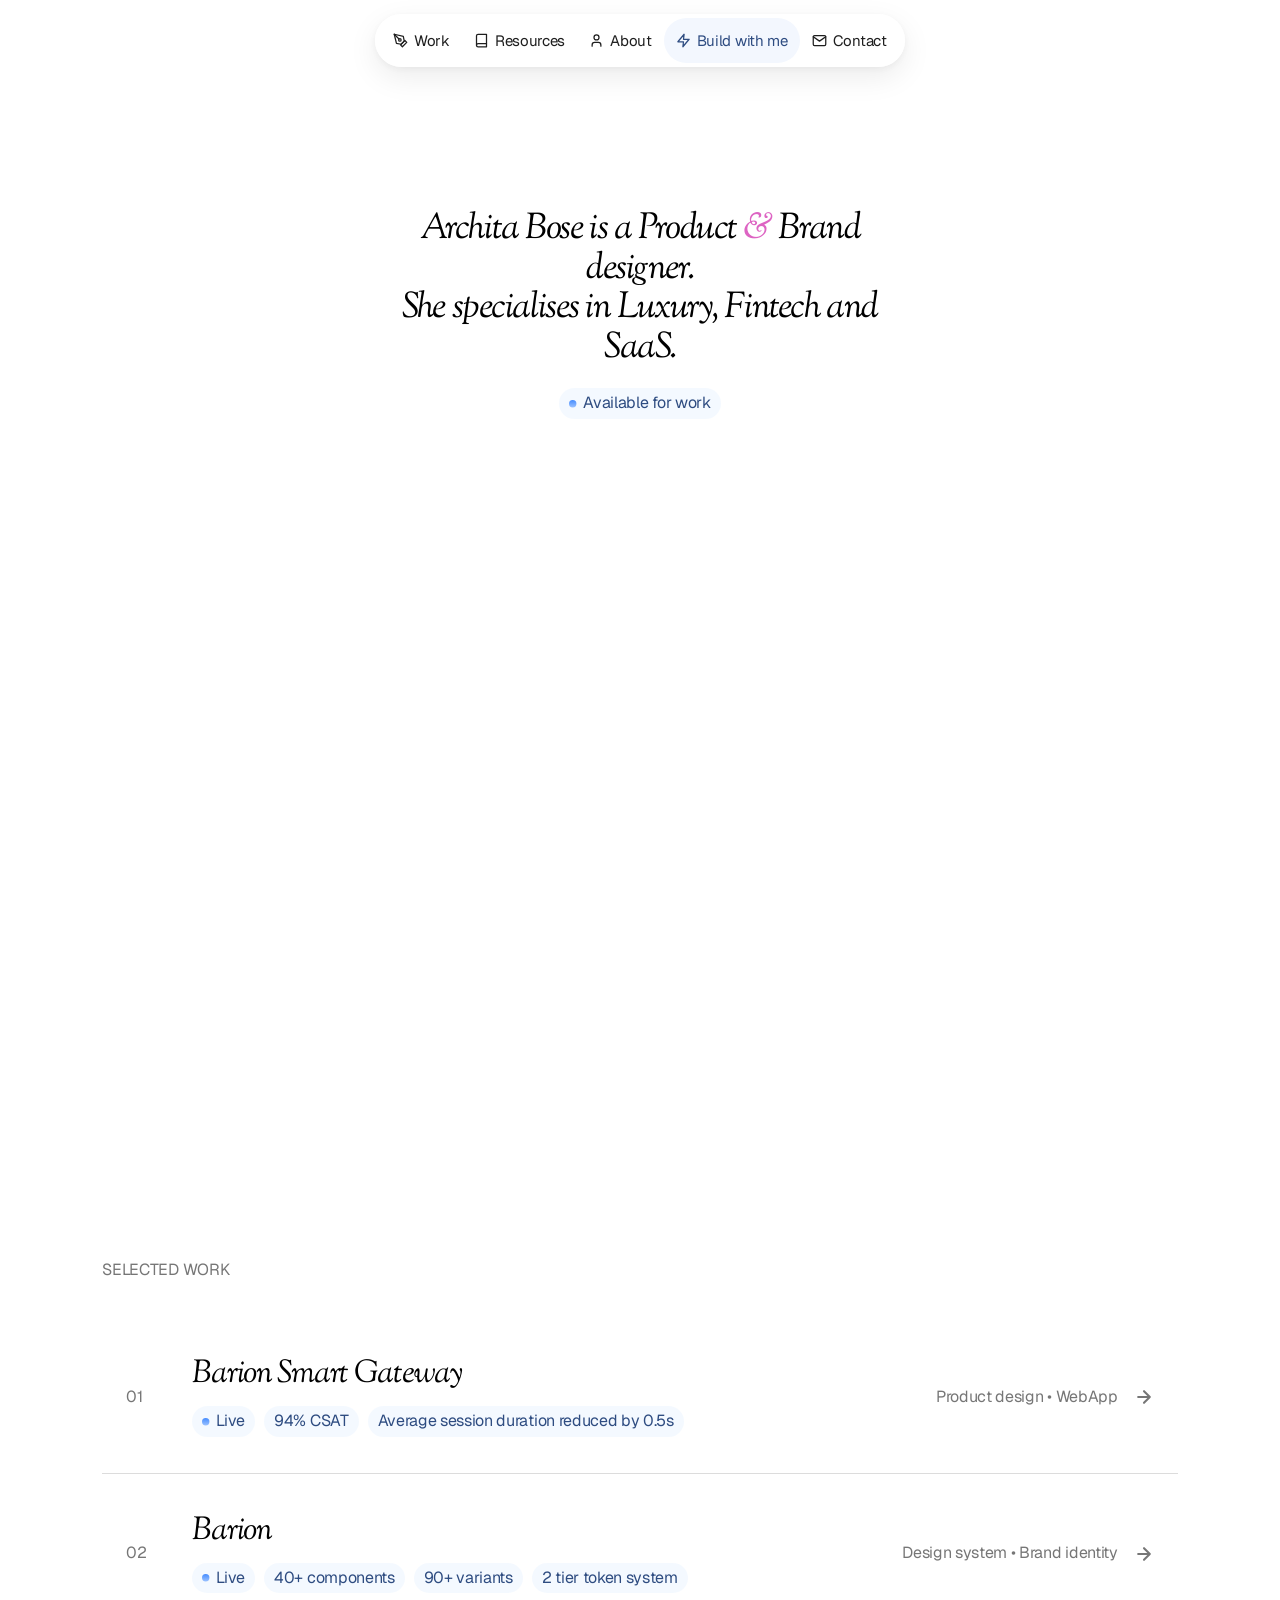
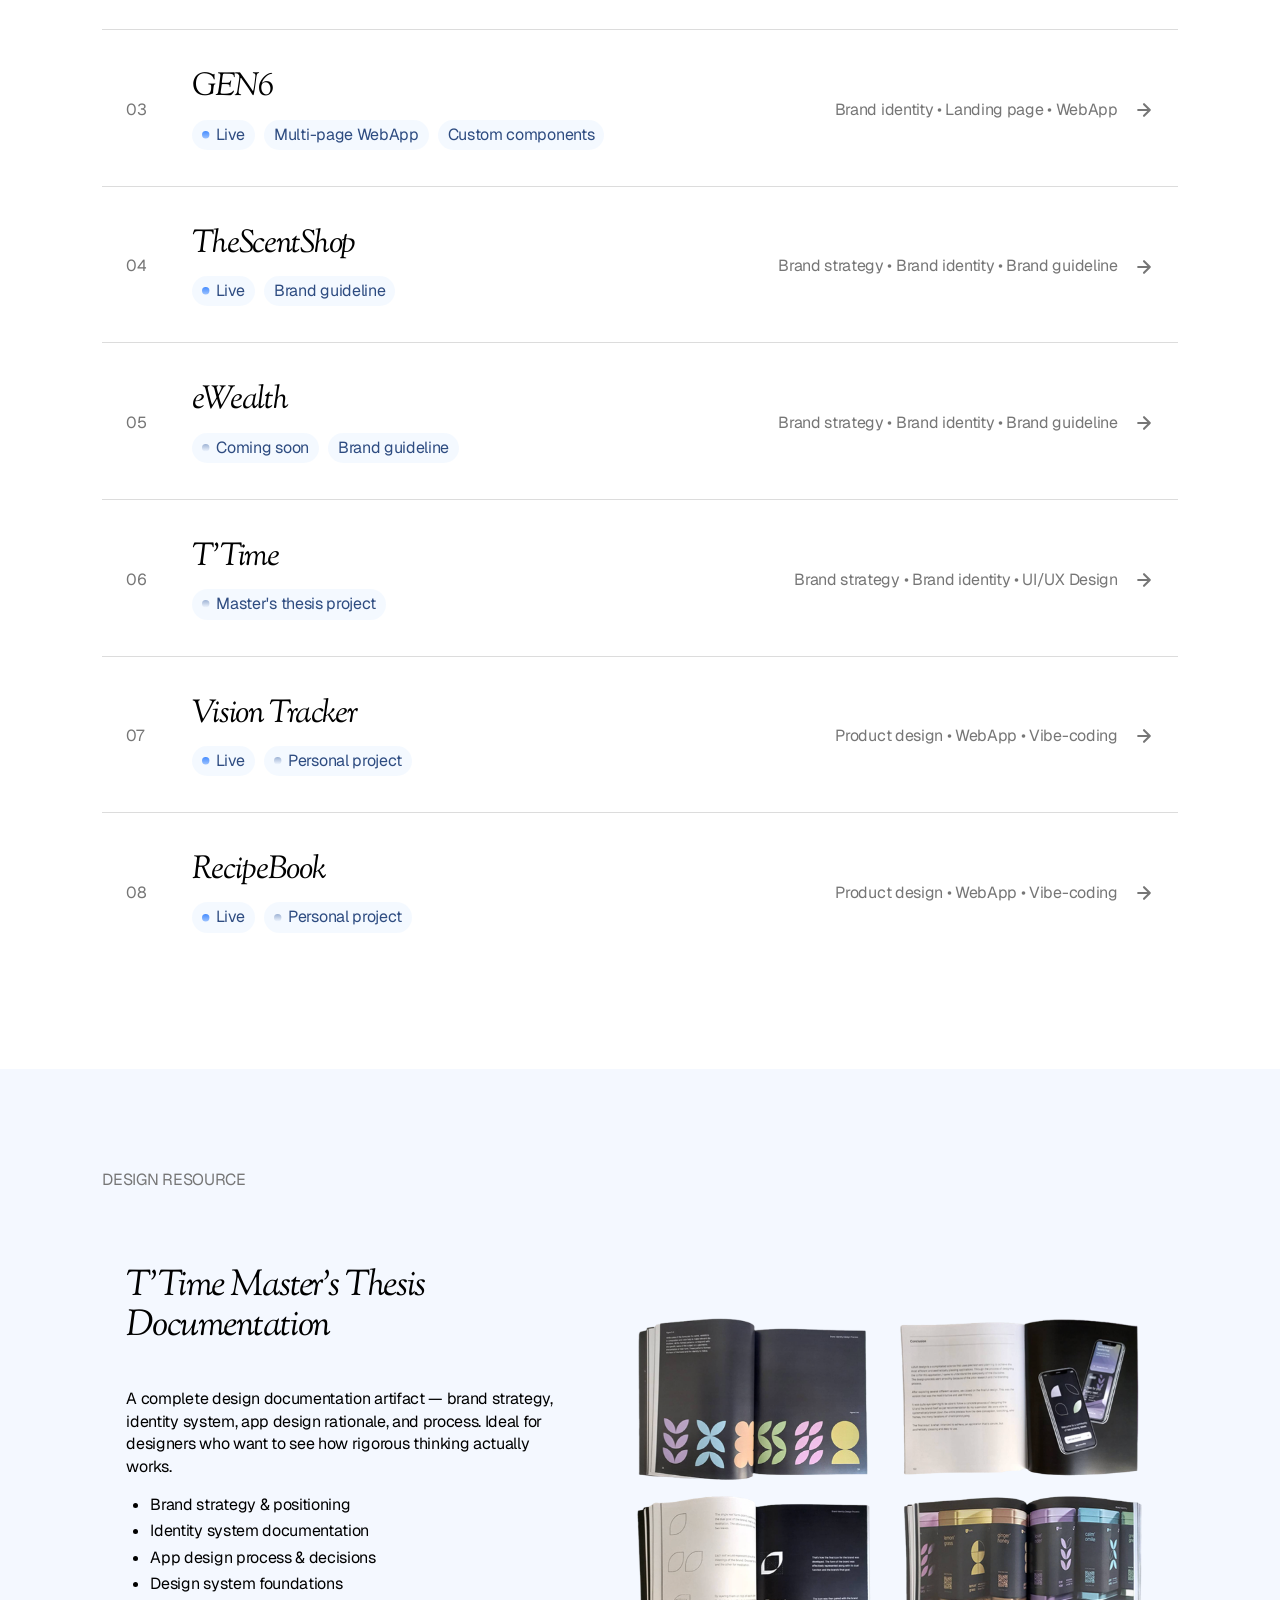
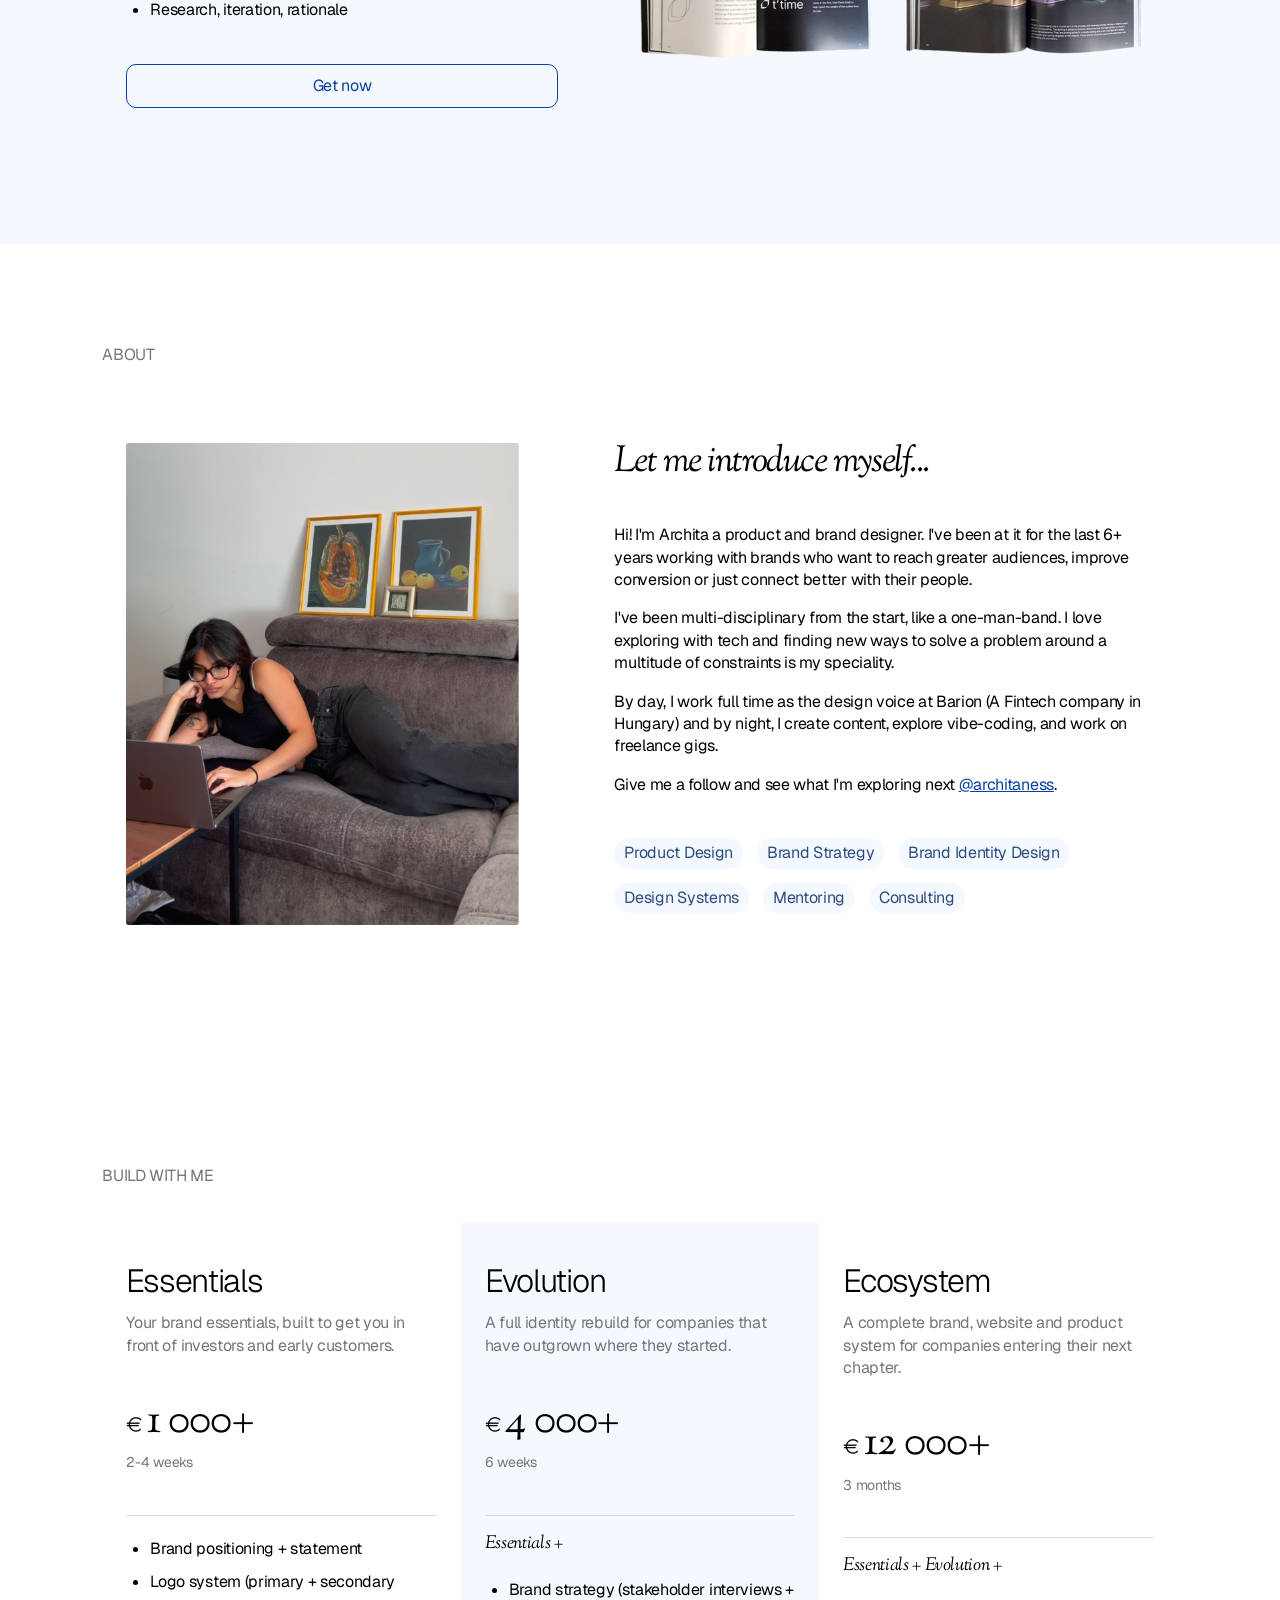
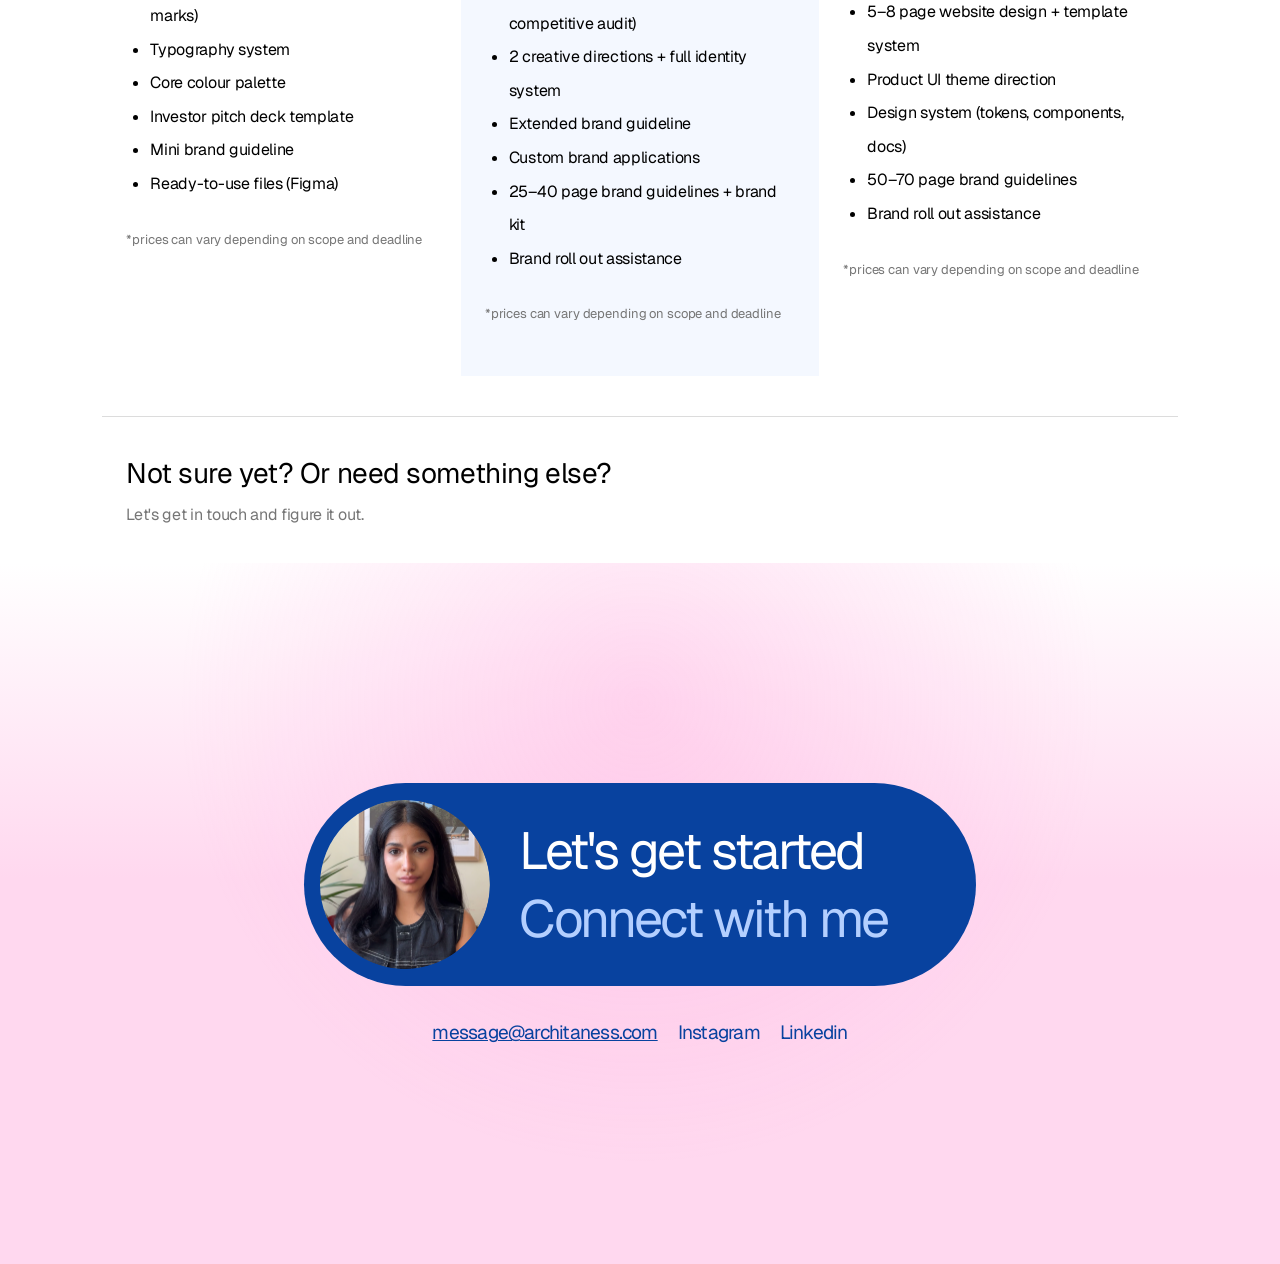
==== commit ec20319a: "Site-wide SEO metadata, light/dark favicons, and CTA pill sizing fix - Footer CTA pill: mobile font-" ====
--- a/index.html
+++ b/index.html
@@ -4,10 +4,25 @@
   <meta charset="UTF-8" />
   <meta name="viewport" content="width=device-width, initial-scale=1.0" />
   <title>Archita Bose — Product & Brand Designer</title>
-  <meta name="description" content="Product & brand designer specialising in Luxury, Fintech and SaaS." />
+  <meta name="description" content="Archita Bose is a product & brand designer specialising in Luxury, Fintech and SaaS — case studies in brand identity, design systems, and product design." />
+  <link rel="canonical" href="https://architabose.site/" />
+  <meta property="og:type" content="website" />
+  <meta property="og:site_name" content="Archita Bose — Product &amp; Brand Designer" />
+  <meta property="og:title" content="Archita Bose — Product &amp; Brand Designer" />
+  <meta property="og:description" content="Archita Bose is a product &amp; brand designer specialising in Luxury, Fintech and SaaS — case studies in brand identity, design systems, and product design." />
+  <meta property="og:image" content="https://architabose.site/assets/og-image.png" />
+  <meta property="og:image:width" content="1200" />
+  <meta property="og:image:height" content="600" />
+  <meta property="og:url" content="https://architabose.site/" />
+  <meta name="twitter:card" content="summary_large_image" />
+  <meta name="twitter:title" content="Archita Bose — Product &amp; Brand Designer" />
+  <meta name="twitter:description" content="Archita Bose is a product &amp; brand designer specialising in Luxury, Fintech and SaaS — case studies in brand identity, design systems, and product design." />
+  <meta name="twitter:image" content="https://architabose.site/assets/og-image.png" />
   <link rel="preconnect" href="https://fonts.googleapis.com" />
   <link rel="preconnect" href="https://fonts.gstatic.com" crossorigin />
   <link href="https://fonts.googleapis.com/css2?family=Geist:wght@300;400;500&family=Sorts+Mill+Goudy:ital@0;1&display=swap" rel="stylesheet" />
+  <link rel="icon" href="assets/Favicon-light.png" media="(prefers-color-scheme: light)" />
+  <link rel="icon" href="assets/Favicon-dark.png" media="(prefers-color-scheme: dark)" />
   <link rel="stylesheet" href="style.css" />
 </head>
 <body>
--- a/style.css
+++ b/style.css
@@ -1234,6 +1234,10 @@
   .connect__inner { flex-direction: column; }
   .connect__actions { min-width: unset; width: 100%; align-items: flex-start; }
 
+  /* 24px keeps the pill's natural (nowrap) width inside the container's
+     existing 24px side padding on a 375px viewport — 32px read as "big"
+     enough but overflowed past that padding, right to the screen edge. */
+  .cta__pill { font-size: 24px; }
   .cta__links { flex-direction: column; align-items: center; gap: 12px; }
 
   .work__row { flex-direction: column; align-items: flex-start; gap: 16px; }
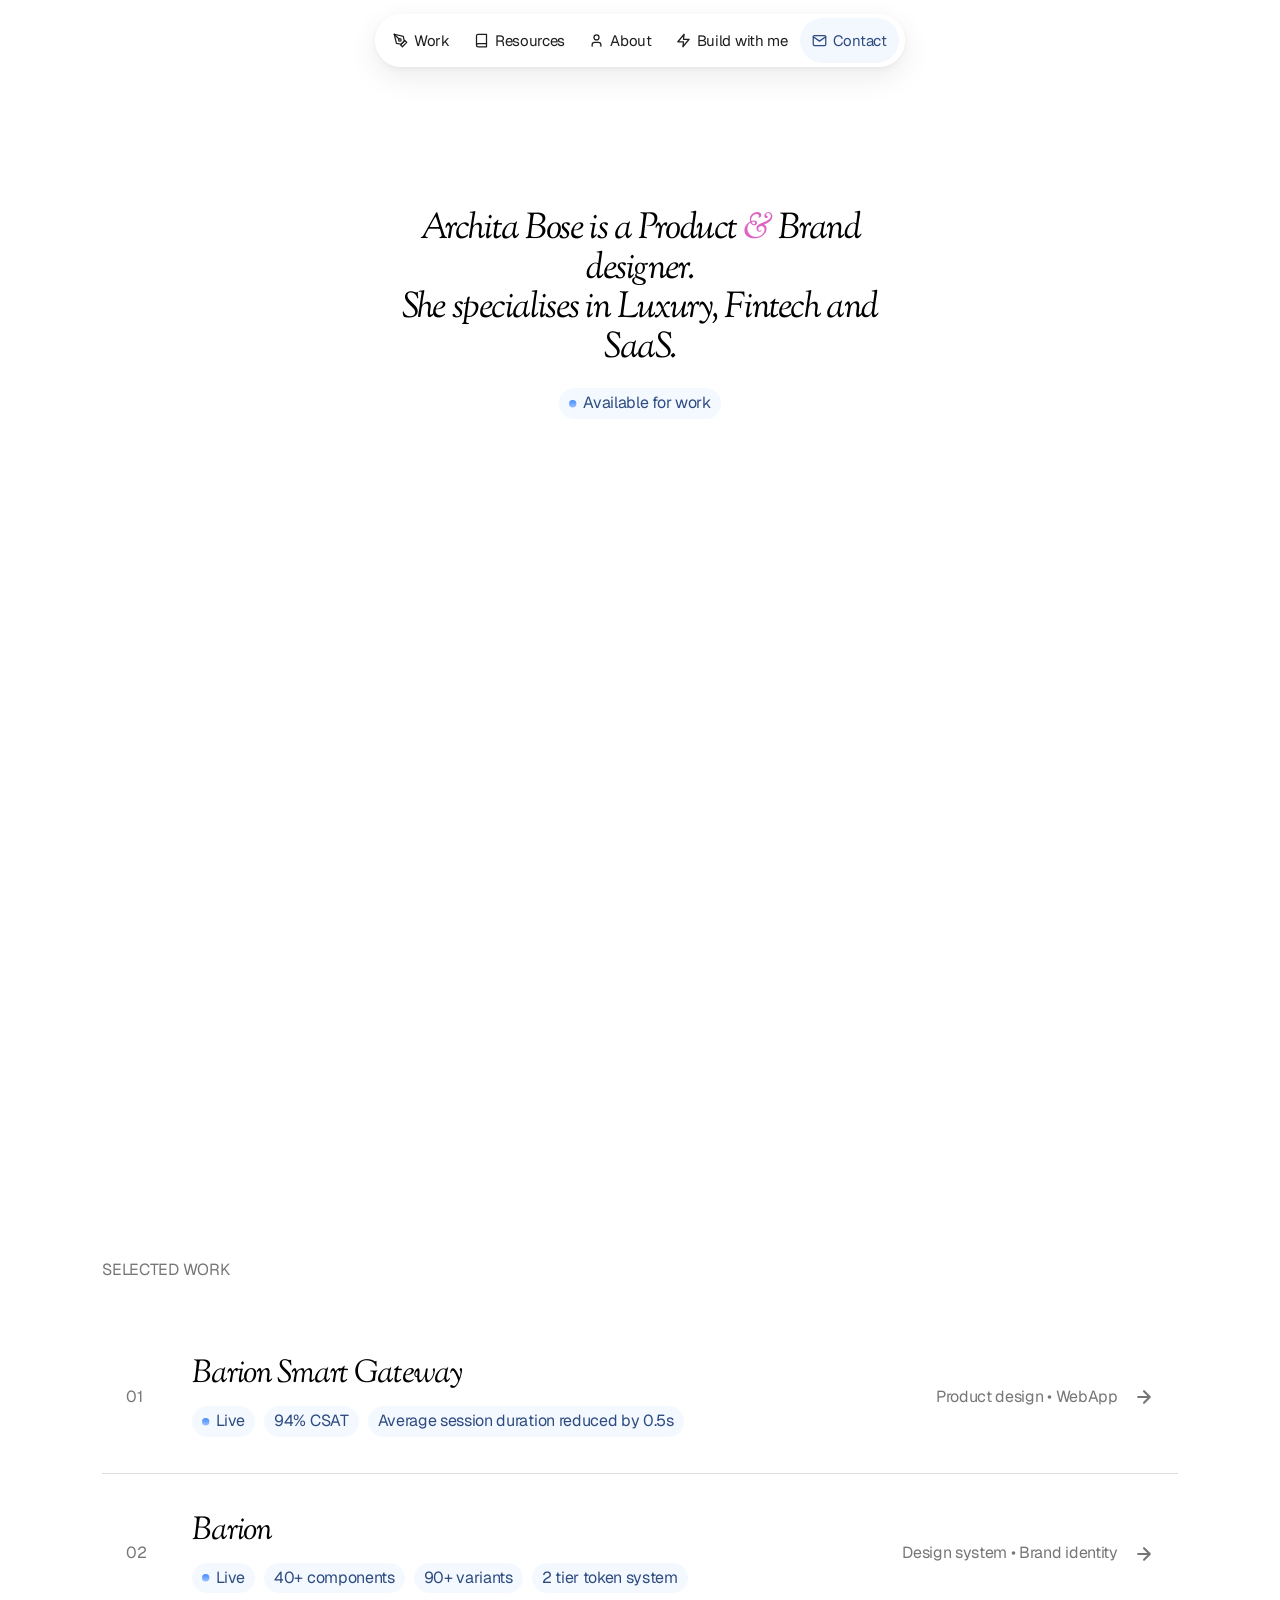
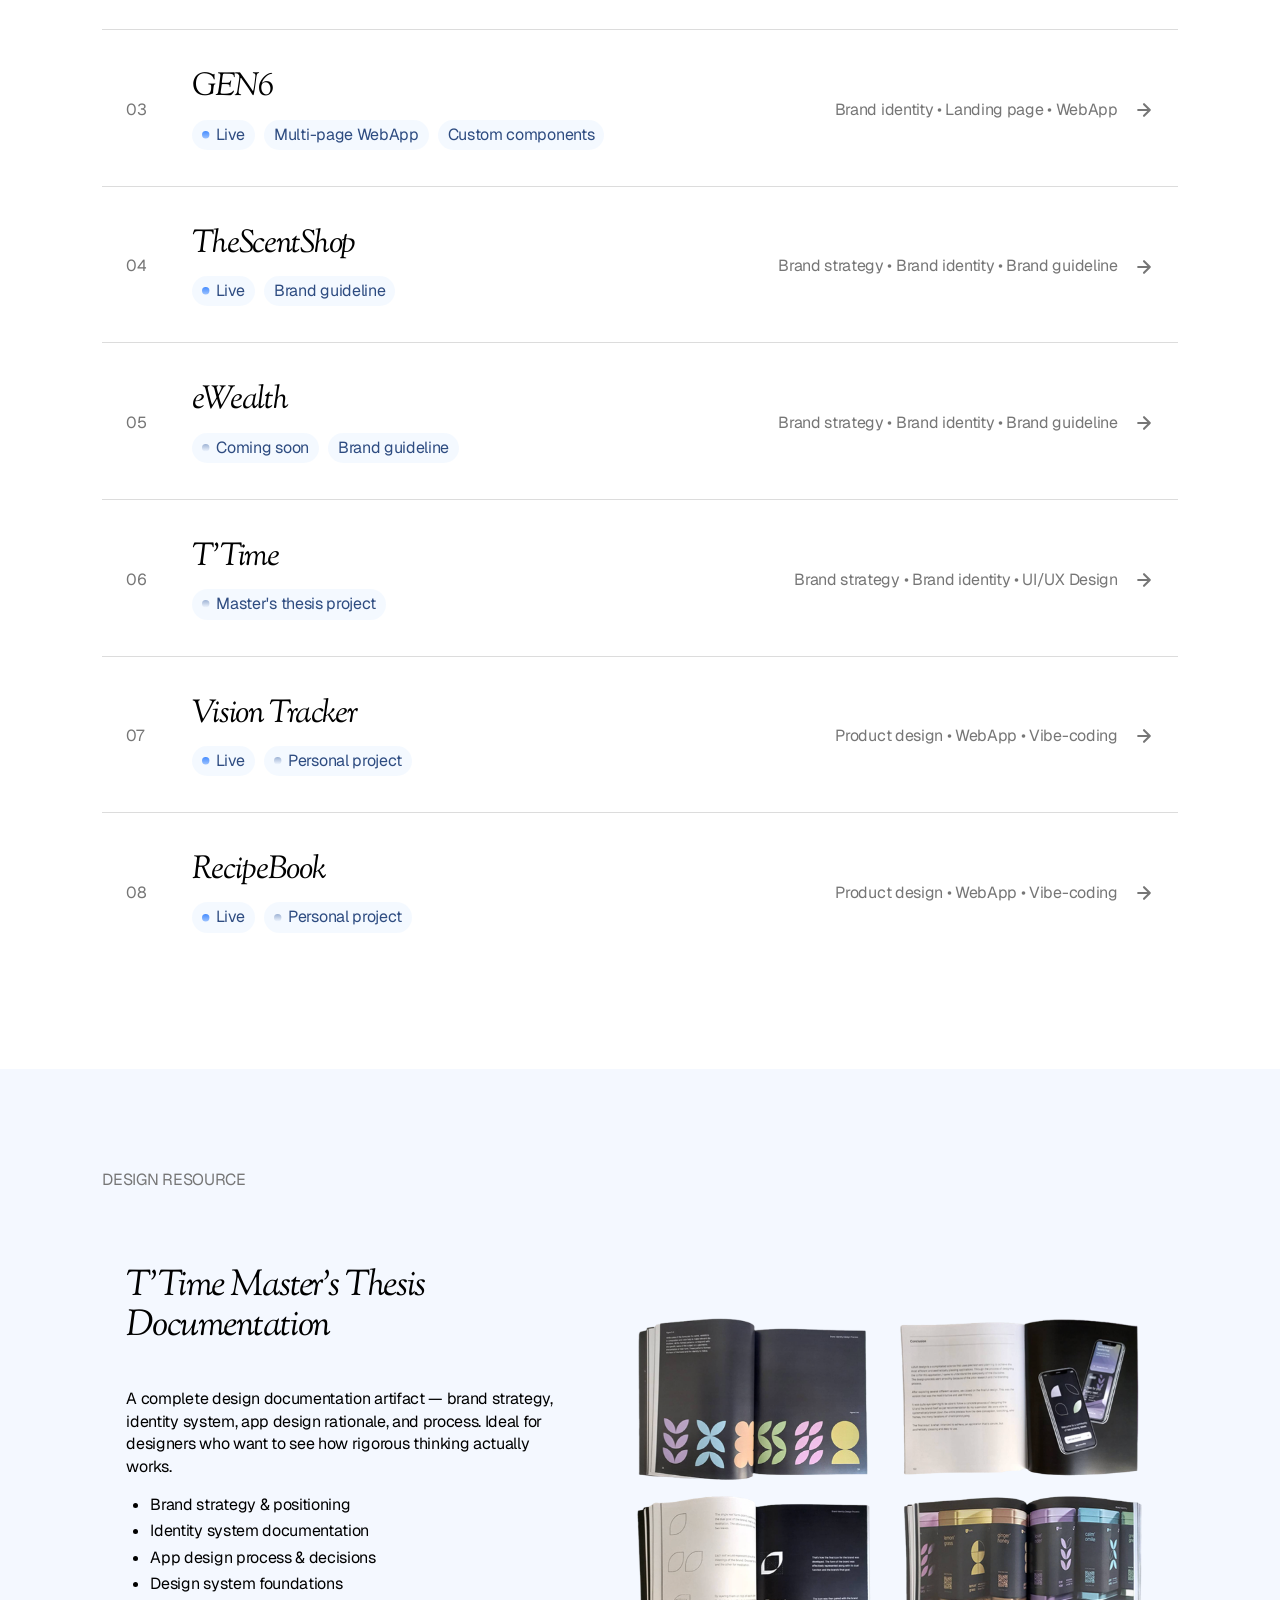
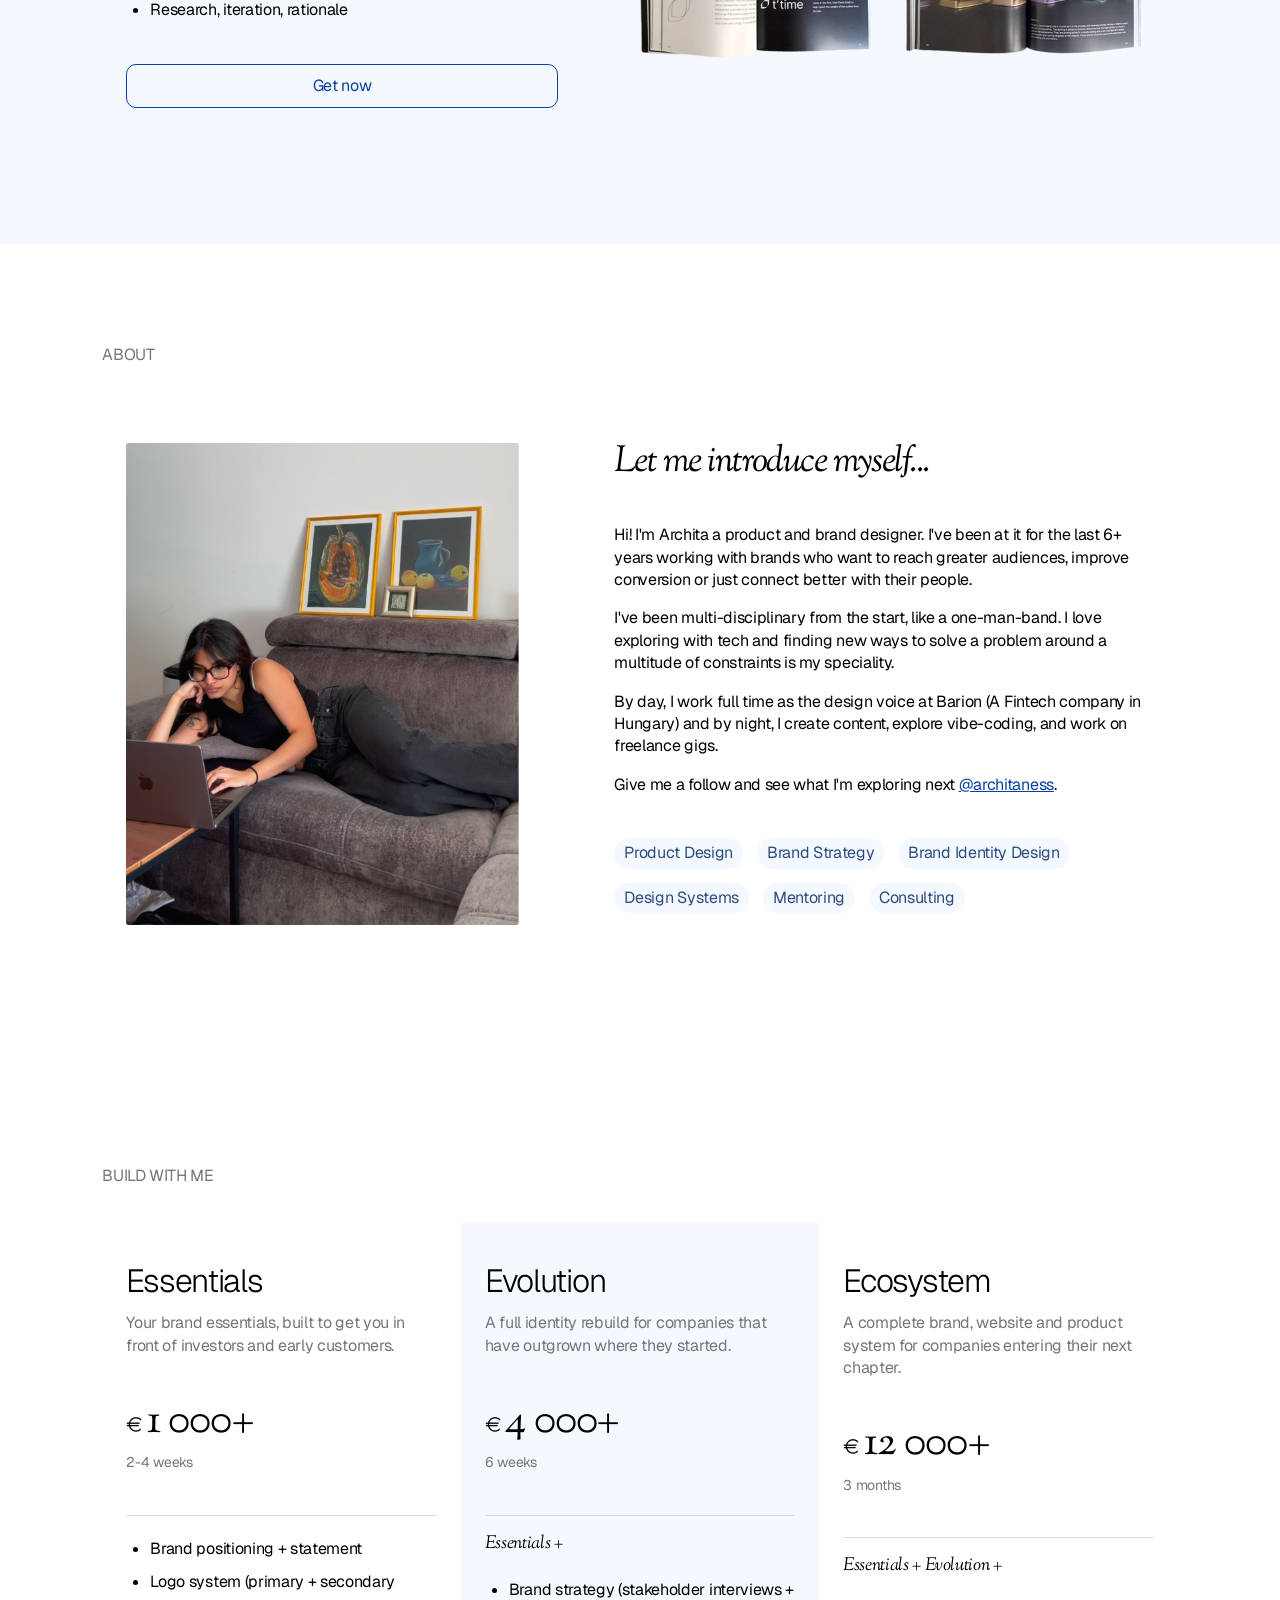
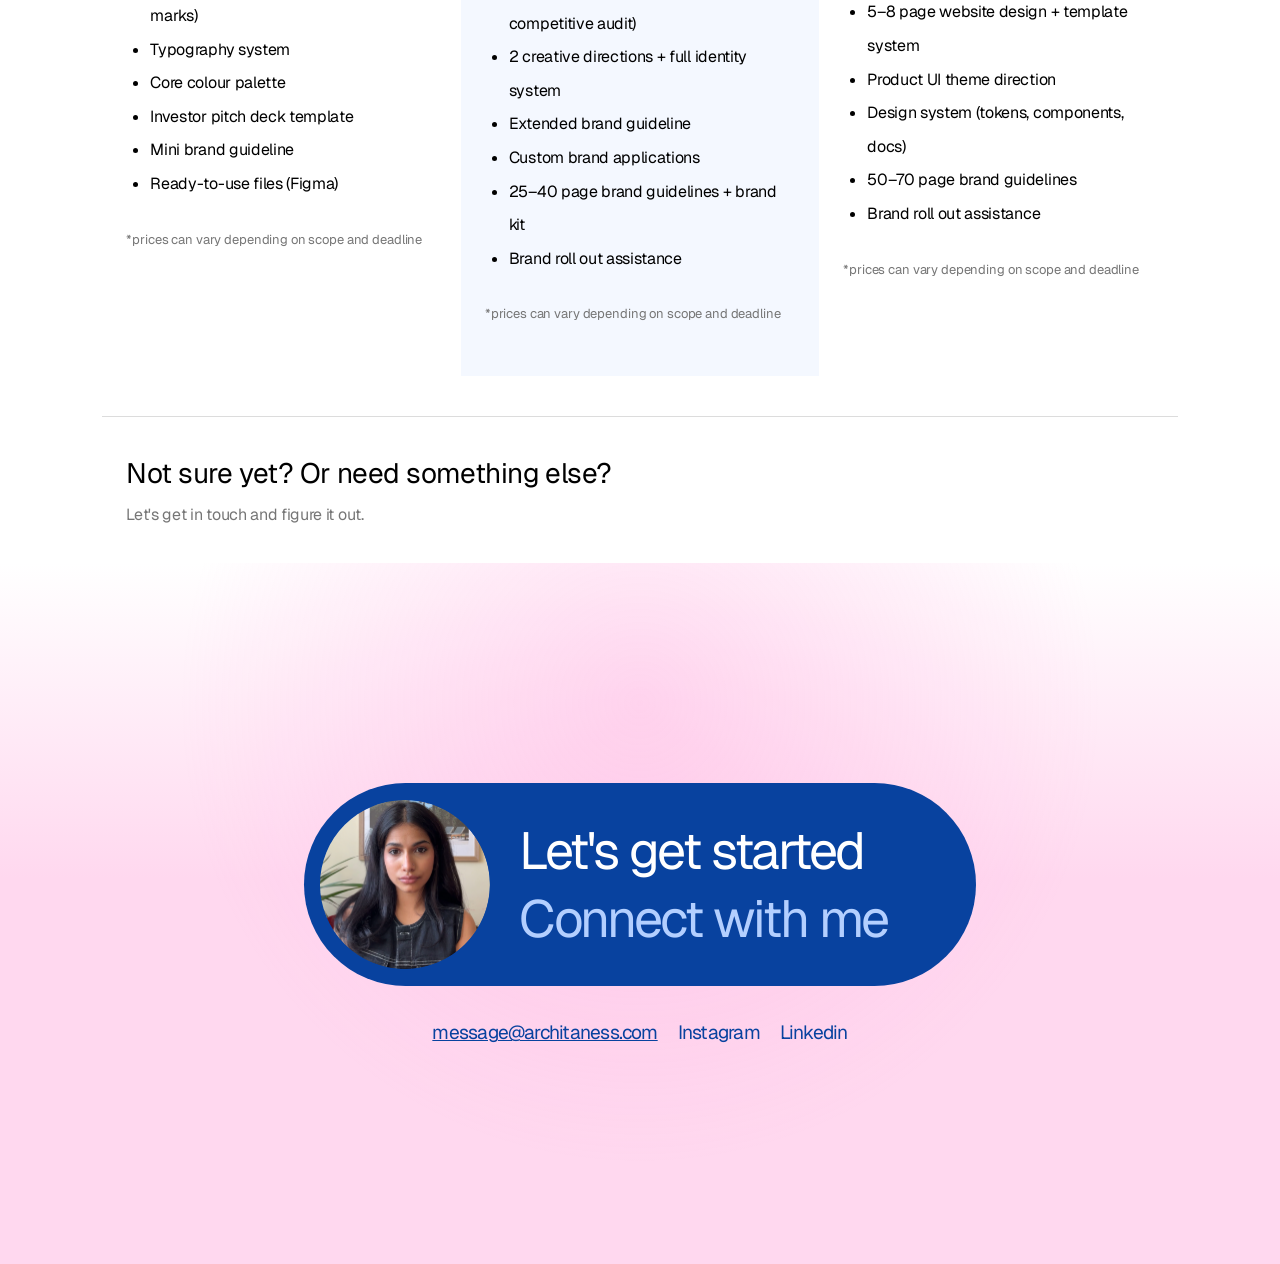
==== commit 711a9690: "Add iOS-style zoom transition between pages Clicking a project card, the back button, or prev/next c" ====
--- a/index.html
+++ b/index.html
@@ -2,6 +2,21 @@
 <html lang="en">
 <head>
   <meta charset="UTF-8" />
+  <script>
+    // Plays the "zoom in" half of the page transition, before first
+    // paint, using the click-origin the previous page stored. See
+    // assets/page-transition.js for the outgoing half.
+    (function () {
+      var origin = sessionStorage.getItem('pt-origin');
+      if (origin) {
+        sessionStorage.removeItem('pt-origin');
+        var parts = origin.split(',');
+        document.documentElement.style.setProperty('--pt-x', parts[0] + '%');
+        document.documentElement.style.setProperty('--pt-y', parts[1] + '%');
+        document.documentElement.classList.add('pt-entering');
+      }
+    })();
+  </script>
   <meta name="viewport" content="width=device-width, initial-scale=1.0" />
   <title>Archita Bose — Product & Brand Designer</title>
   <meta name="description" content="Archita Bose is a product & brand designer specialising in Luxury, Fintech and SaaS — case studies in brand identity, design systems, and product design." />
@@ -720,5 +735,6 @@
     </a>
   </nav>
 
+  <script src="assets/page-transition.js"></script>
 </body>
 </html>
--- a/style.css
+++ b/style.css
@@ -23,6 +23,28 @@
   --sec:    100px;
 
   --ease: cubic-bezier(0.4, 0, 0.2, 1);
+}
+
+/* =========================================
+   PAGE TRANSITION (iOS-style zoom navigation)
+   The page you land on scales in from the clicked link's position
+   (--pt-x/--pt-y), like an app opening from its icon. assets/page-transition.js
+   records that origin into sessionStorage on click and navigates
+   immediately (no artificial delay — the old page unloading IS the
+   transition out); a tiny inline script in each page's <head> reads it
+   back before first paint and plays this animation. Skipped entirely
+   for reduced-motion users.
+   ========================================= */
+@media (prefers-reduced-motion: no-preference) {
+  html.pt-entering {
+    animation: pt-zoom-in 0.22s cubic-bezier(0.16, 1, 0.3, 1) both;
+    transform-origin: var(--pt-x, 50%) var(--pt-y, 50%);
+  }
+}
+
+@keyframes pt-zoom-in {
+  from { transform: scale(0.92); opacity: 0; }
+  to { transform: scale(1); opacity: 1; }
 }
 
 /* =========================================
@@ -1304,6 +1326,14 @@
   pointer-events: none;
 }
 
+/* Pages with just a back button and no section tabs (e.g. eWealth) sit
+   at the top-left, in line with the rest of the page's content, rather
+   than centering a single lonely button. */
+.cs-topbar--left {
+  justify-content: flex-start;
+  padding-inline: var(--pad-x);
+}
+
 .cs-topbar__inner {
   display: flex;
   gap: 10px;
@@ -1738,6 +1768,14 @@
   display: block;
 }
 
+.cs-img__video {
+  width: 100%;
+  aspect-ratio: 16 / 9;
+  border: none;
+  border-radius: 25px;
+  display: block;
+}
+
 /* Outcome */
 .cs-outcome-statement {
   font-family: var(--font-sans);
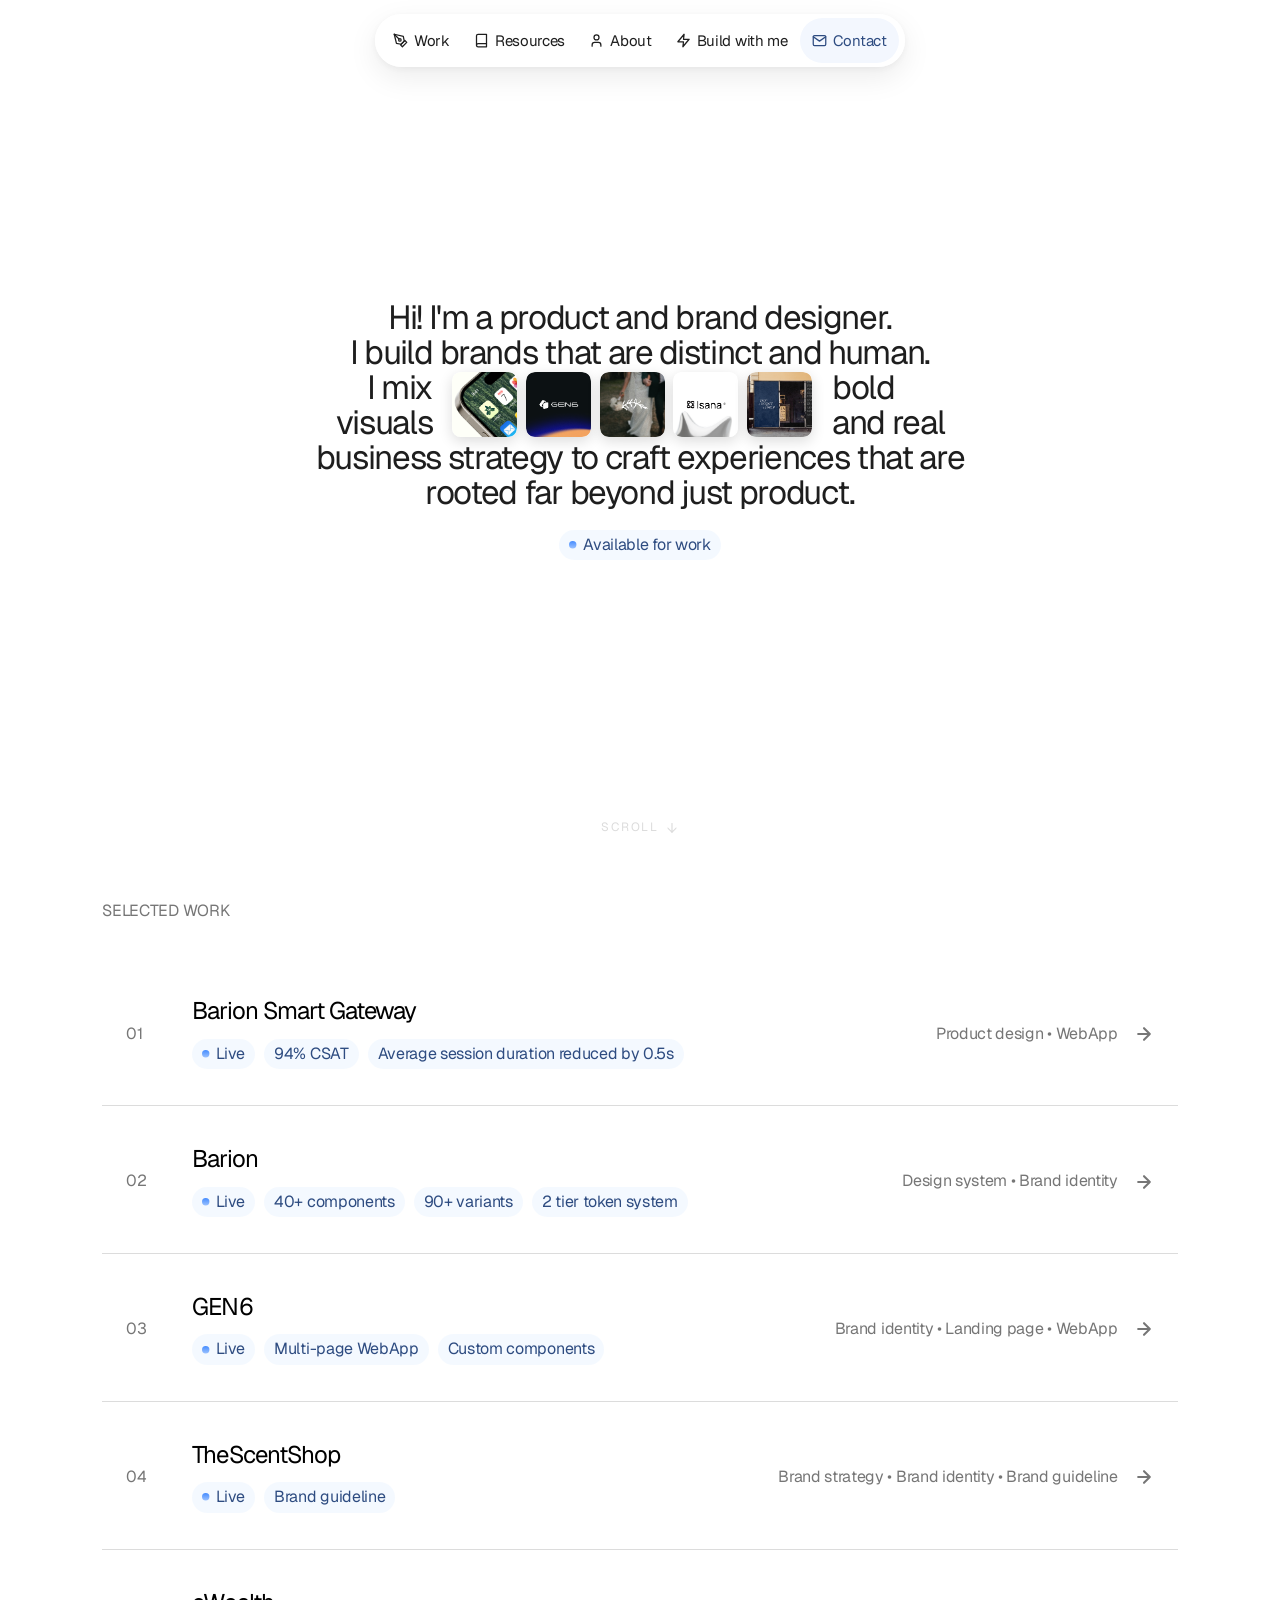
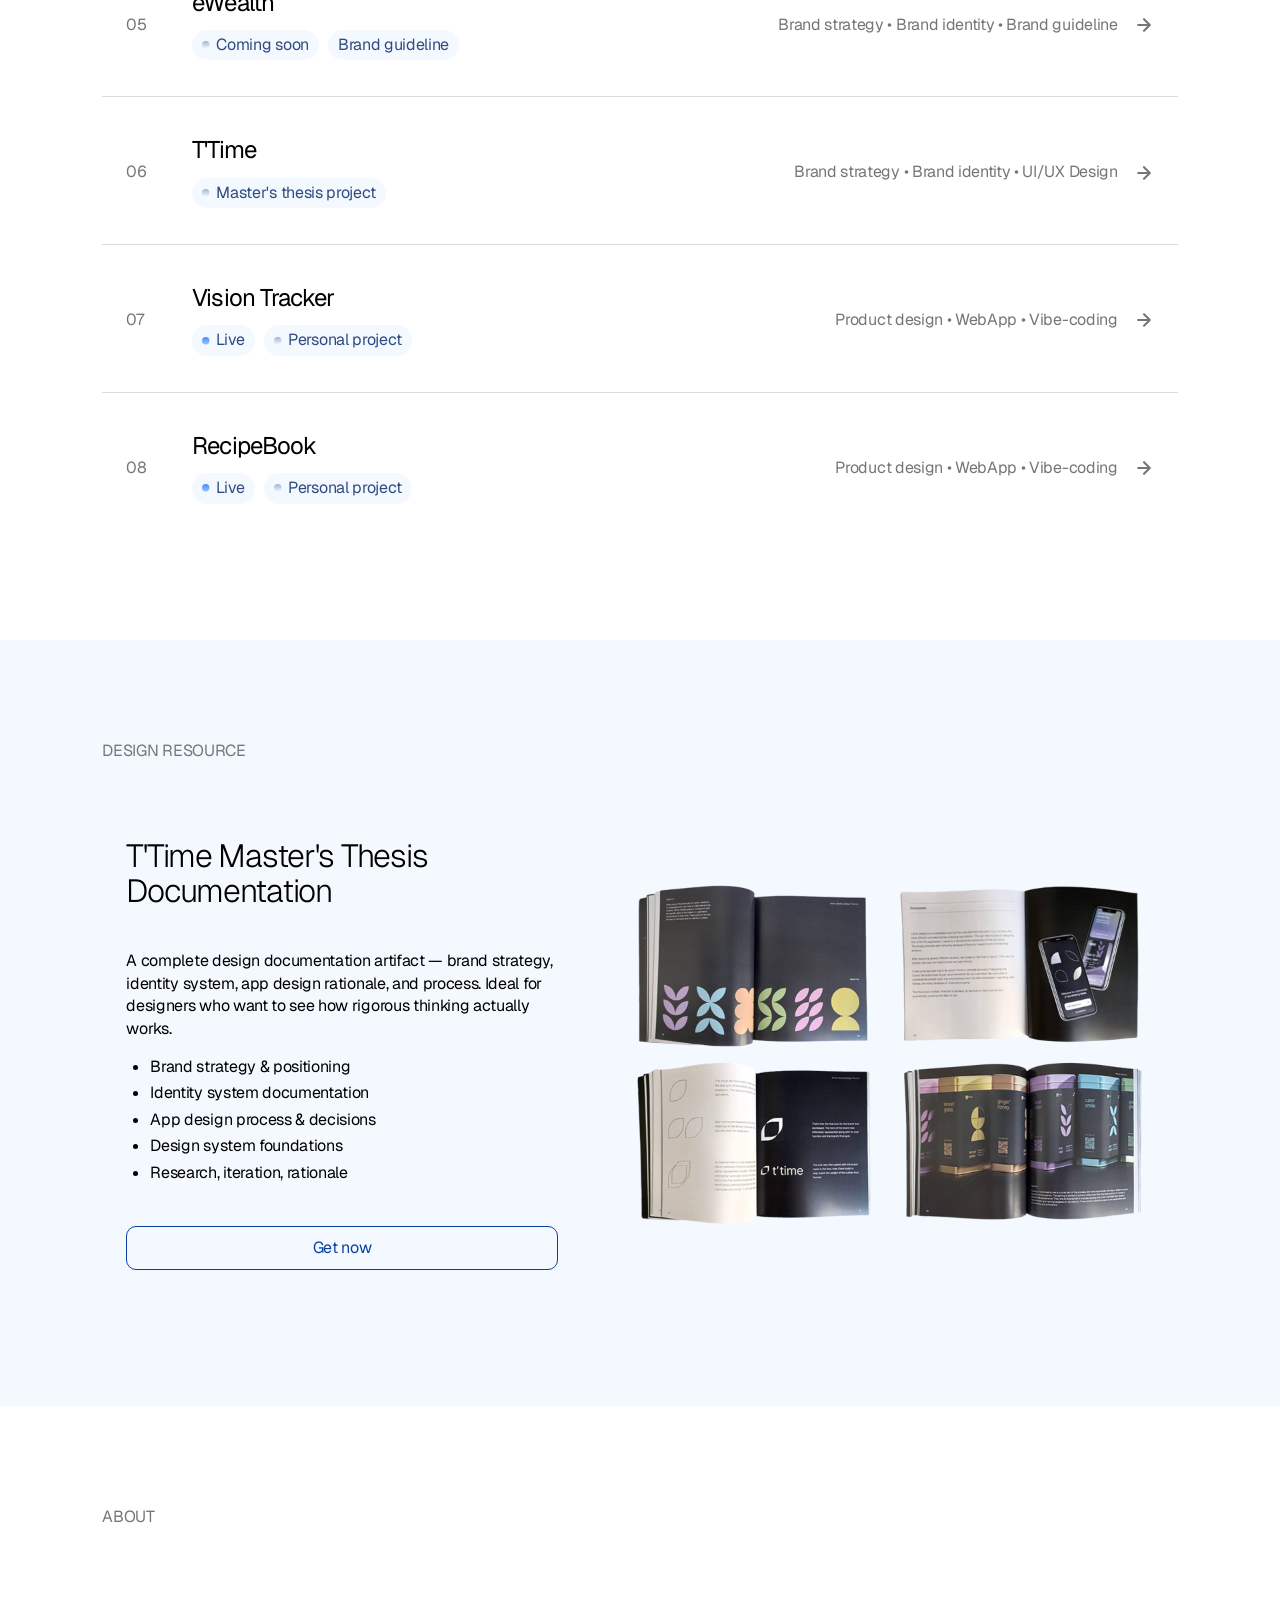
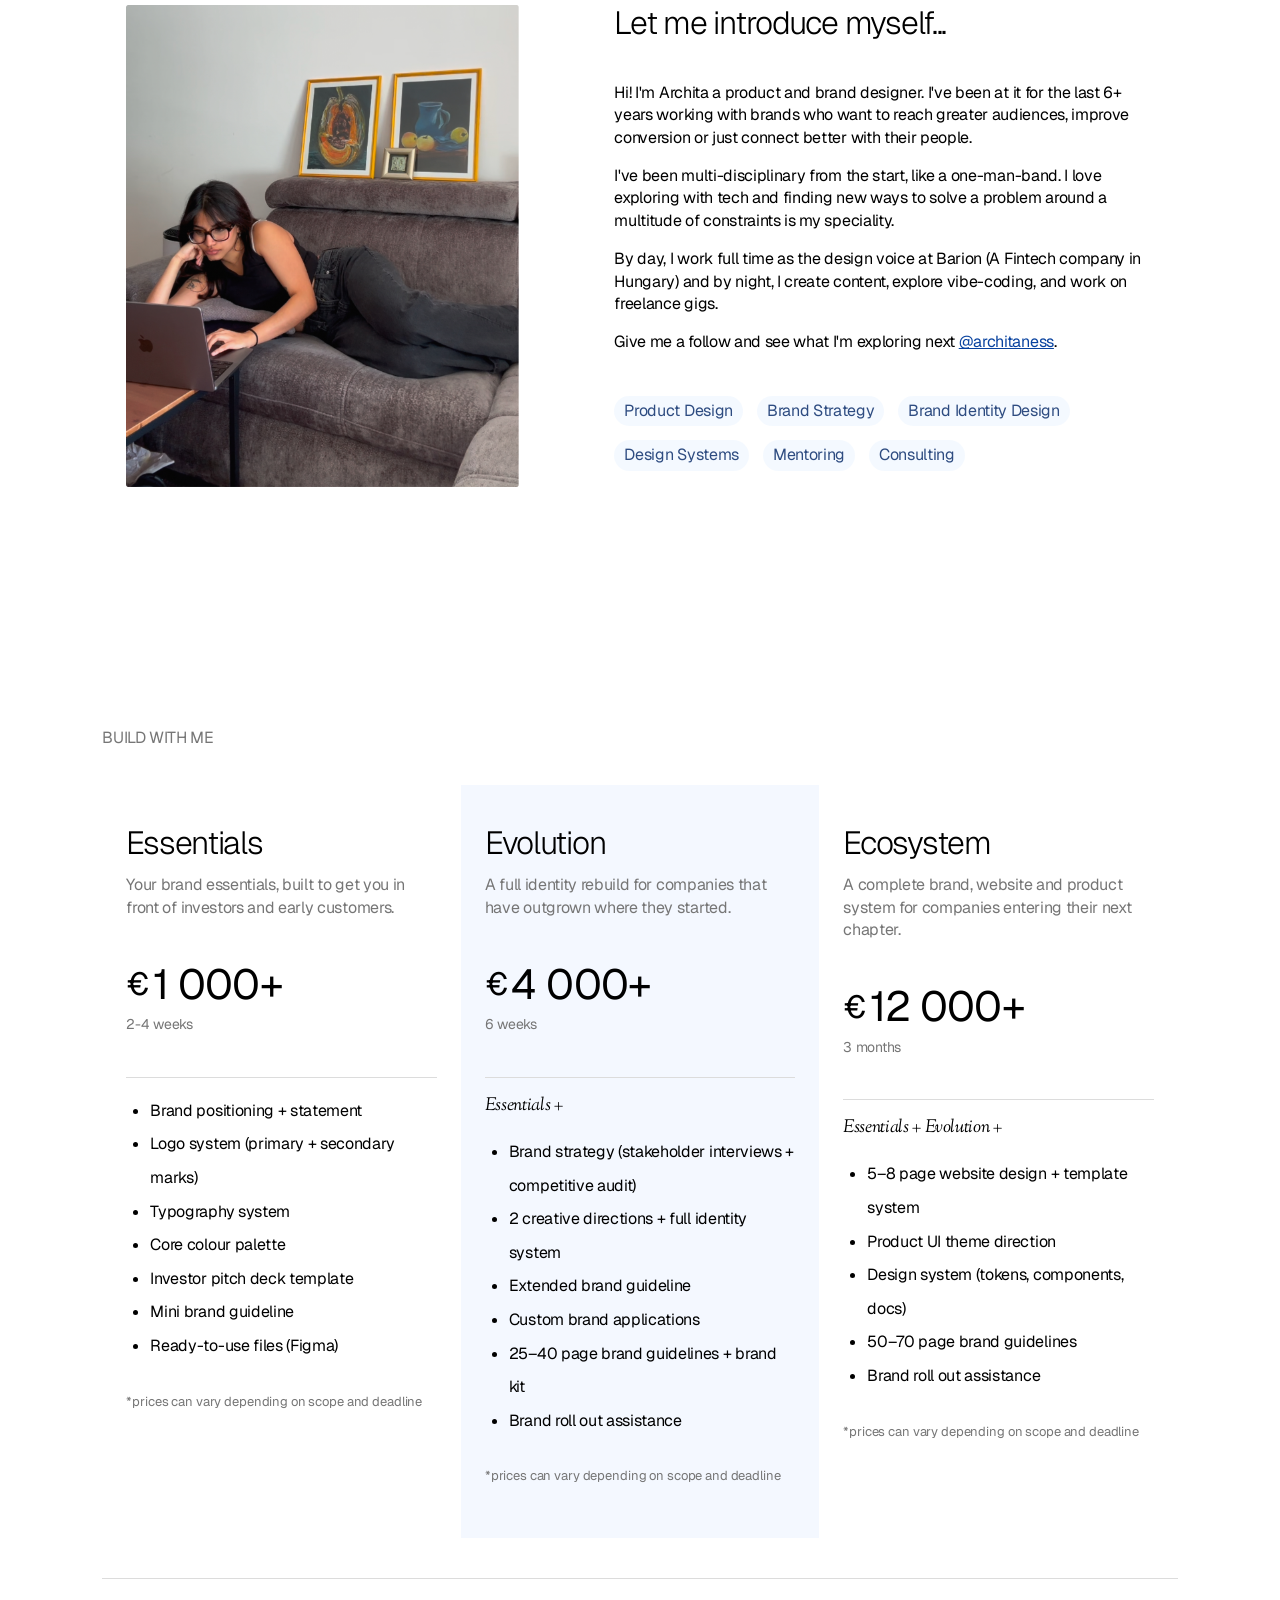
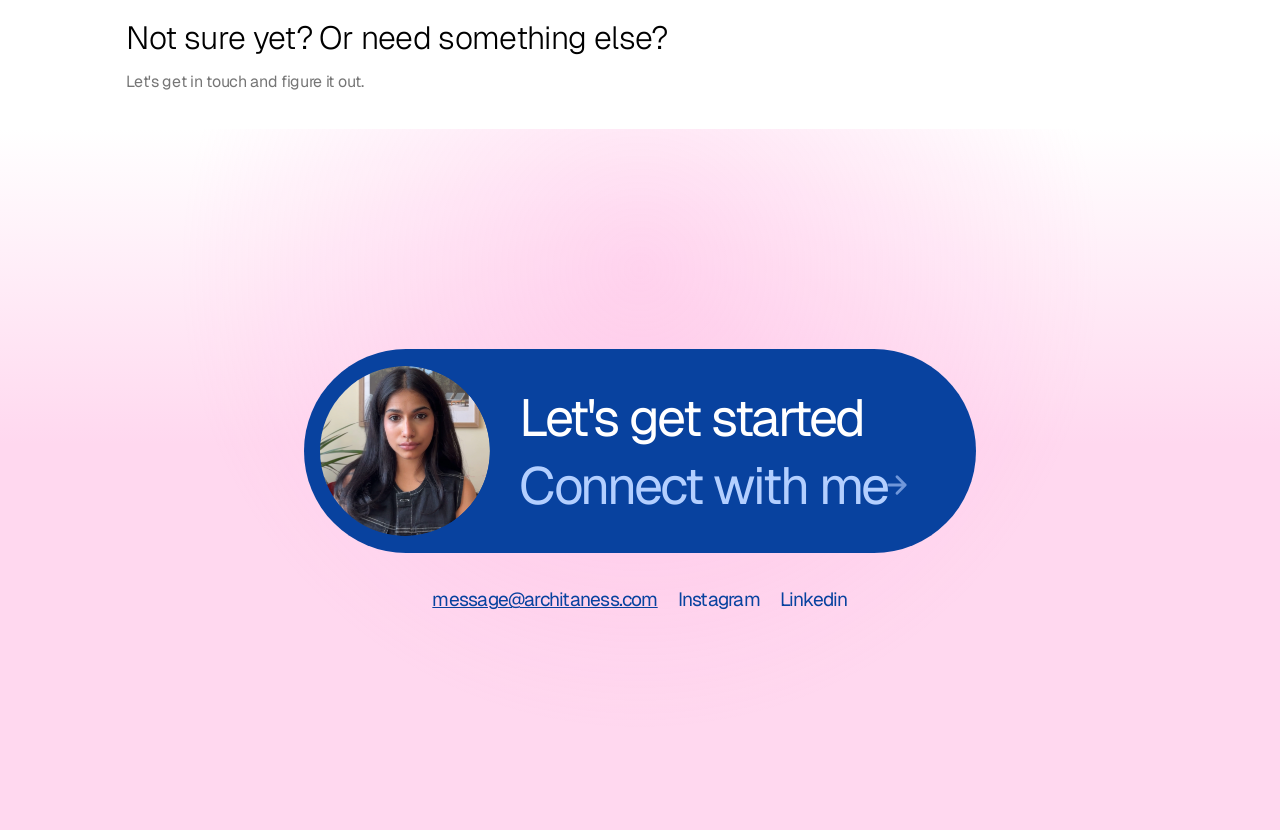
==== commit 894a9d20: "Rebuild hero with draggable text reflow, full-height layout, and scroll reveal - Hero sentence now m" ====
--- a/index.html
+++ b/index.html
@@ -95,28 +95,42 @@
     <!-- HERO -->
     <section class="hero">
       <div class="container hero__inner">
-        <h1 class="hero__headline">
-          Archita<span class="hero__surname"> Bose</span> is a Product <span class="hero__amp">&amp;</span> Brand designer.<br class="hero__break" />
-          She specialises in Luxury, Fintech and SaaS.
-        </h1>
+        <p class="hero__intro" id="heroText">
+          <span class="hero__line">Hi! I'm a product and brand designer.</span><br />
+          <span class="hero__line">I build brands that are distinct and human.</span><br />
+          <span class="hero__midrow" id="heroMidrow">
+            <span class="hero__midrow-col hero__midrow-col--left">
+              <span class="hero__midrow-line">I mix</span>
+              <span class="hero__midrow-line">visuals</span>
+            </span>
+            <span class="hero__imgs">
+              <img src="assets/images for hero/5.png" alt="eWealth app icon" class="hero__img" draggable="false" />
+              <img src="assets/images for hero/4.png" alt="GEN6" class="hero__img" draggable="false" />
+              <img src="assets/images for hero/3.png" alt="The Scent Shop campaign" class="hero__img" draggable="false" />
+              <img src="assets/images for hero/2.png" alt="Isana" class="hero__img" draggable="false" />
+              <img src="assets/images for hero/1.png" alt="The Scent Shop storefront" class="hero__img" draggable="false" />
+            </span>
+            <span class="hero__midrow-col hero__midrow-col--right">
+              <span class="hero__midrow-line">bold</span>
+              <span class="hero__midrow-line">and real</span>
+            </span>
+          </span><br />
+          <span class="hero__line">business strategy to craft experiences that are</span><br />
+          <span class="hero__line">rooted far beyond just product.</span>
+        </p>
         <div class="badge badge--live">
           <img src="assets/dot-green.svg" alt="" class="badge__dot" />
           <span>Available for work</span>
         </div>
       </div>
+      <div class="hero__scroll" aria-hidden="true">
+        <span>Scroll</span>
+        <span class="hero__scroll-arrow">↓</span>
+      </div>
     </section>
 
-    <!-- HERO IMAGE -->
-    <div class="hero-img">
-      <div class="hero-img__container">
-        <video class="hero-img__photo" autoplay muted loop playsinline>
-          <source src="assets/hero-video.mp4" type="video/mp4" />
-        </video>
-      </div>
-    </div>
-
     <!-- SELECTED WORK -->
-    <section class="section work" id="work">
+    <section class="section work reveal" id="work">
       <div class="container">
         <p class="section__eyebrow">SELECTED WORK</p>
         <ul class="work__list">
@@ -319,7 +333,7 @@
     </section>
 
     <!-- DESIGN RESOURCE -->
-    <section class="section resource" id="resource">
+    <section class="section resource reveal" id="resource">
       <div class="container">
         <p class="section__eyebrow">DESIGN RESOURCE</p>
         <div class="resource__inner">
@@ -345,7 +359,7 @@
     </section>
 
     <!-- ABOUT -->
-    <section class="section about" id="about">
+    <section class="section about reveal" id="about">
       <div class="container">
         <p class="section__eyebrow">ABOUT</p>
         <div class="about__inner">
@@ -374,7 +388,7 @@
     </section>
 
     <!-- BUILD WITH ME / PRICING -->
-    <section class="section pricing" id="services">
+    <section class="section pricing reveal" id="services">
       <div class="container">
         <p class="section__eyebrow">BUILD WITH ME</p>
         <div class="pricing__grid">
@@ -488,7 +502,7 @@
     </script>
 
     <!-- CTA / CONTACT -->
-    <section class="cta" id="contact">
+    <section class="cta reveal" id="contact">
       <div class="container">
         <a href="https://buildwitharchita.notion.site/39f97aed00dc800b8ddbd210a1b93b8d?pvs=105" target="_blank" rel="noopener" class="cta__pill">
           <div class="cta__photo-wrap">
@@ -686,6 +700,324 @@
       preview.classList.remove('is-visible');
       cancelAnimationFrame(raf);
     }, { passive: true });
+
+    // Hero images — each image is its own draggable unit and can be
+    // dropped anywhere in the sentence above; the words rearrange
+    // around wherever it lands. Every image tracks a `slot` (which
+    // word-gap it sits before) and an `order` (its position among any
+    // other images sharing that same slot), so images dropped near
+    // each other still render as one grouped row. The one specific
+    // slot between "mix" and "bold" is "canonical" — whenever at least
+    // one image sits there, that region gets a hand-built two-line
+    // layout matching the Figma comp; everywhere else just renders as
+    // one normal flowing line with images inserted inline.
+    (function () {
+      const heroText = document.getElementById('heroText');
+      if (!heroText) return;
+
+      const words = [
+        "Hi!", "I'm", "a", "product", "and", "brand", "designer.",
+        "I", "build", "brands", "that", "are", "distinct", "and", "human.",
+        "I", "mix", "bold", "visuals", "and", "real",
+        "business", "strategy", "to", "craft", "experiences", "that", "are",
+        "rooted", "far", "beyond", "just", "product.",
+      ];
+      const CANONICAL_IMG_INDEX = 17; // between "mix" (16) and "bold" (17)
+
+      // Persisted <img> nodes, grabbed once from the static markup (so
+      // they never reload) and tracked independently from here on.
+      const images = [...heroText.querySelectorAll('.hero__img')].map((el, i) => ({
+        el,
+        slot: CANONICAL_IMG_INDEX,
+        order: i,
+      }));
+
+      function imagesAtSlot(slot) {
+        return images.filter(im => im.slot === slot).sort((a, b) => a.order - b.order);
+      }
+
+      function makeImgGroup(slot) {
+        const wrap = document.createElement('span');
+        wrap.className = 'hero__imgs';
+        imagesAtSlot(slot).forEach(im => wrap.appendChild(im.el));
+        return wrap;
+      }
+
+      function makeWord(idx) {
+        const span = document.createElement('span');
+        span.className = 'hero__word';
+        span.dataset.idx = idx;
+        span.textContent = words[idx];
+        return span;
+      }
+
+      // Appends words[from..to] to target as plain flowing inline content,
+      // dropping in an image group at every slot that currently has one.
+      function fillRun(target, from, to) {
+        for (let i = from; i <= to; i++) {
+          if (imagesAtSlot(i).length) target.appendChild(makeImgGroup(i));
+          target.appendChild(makeWord(i));
+          if (i < to) target.appendChild(document.createTextNode(' '));
+        }
+        if (imagesAtSlot(to + 1).length) target.appendChild(makeImgGroup(to + 1));
+      }
+
+      function makeLine(from, to) {
+        const line = document.createElement('span');
+        line.className = 'hero__line';
+        fillRun(line, from, to);
+        return line;
+      }
+
+      function makeMidrowLine(...idxs) {
+        const line = document.createElement('span');
+        line.className = 'hero__midrow-line';
+        idxs.forEach((idx, i) => {
+          if (i > 0) line.appendChild(document.createTextNode(' '));
+          line.appendChild(makeWord(idx));
+        });
+        return line;
+      }
+
+      // The two-column sandwich needs more horizontal room than a phone
+      // viewport has (left column + images + right column, side by
+      // side); below the existing 768px breakpoint everything just
+      // flows as one normal line instead, canonical slot or not.
+      const isNarrow = () => window.matchMedia('(max-width: 768px)').matches;
+
+      function render() {
+        heroText.innerHTML = '';
+
+        heroText.appendChild(makeLine(0, 6));
+        heroText.appendChild(document.createElement('br'));
+        heroText.appendChild(makeLine(7, 14));
+        heroText.appendChild(document.createElement('br'));
+
+        if (imagesAtSlot(CANONICAL_IMG_INDEX).length && !isNarrow()) {
+          const midrow = document.createElement('span');
+          midrow.className = 'hero__midrow';
+
+          const left = document.createElement('span');
+          left.className = 'hero__midrow-col hero__midrow-col--left';
+          left.append(makeMidrowLine(15, 16), makeMidrowLine(18));
+
+          const right = document.createElement('span');
+          right.className = 'hero__midrow-col hero__midrow-col--right';
+          right.append(makeMidrowLine(17), makeMidrowLine(19, 20));
+
+          midrow.append(left, makeImgGroup(CANONICAL_IMG_INDEX), right);
+          heroText.appendChild(midrow);
+          heroText.appendChild(document.createElement('br'));
+          heroText.appendChild(makeLine(21, 27));
+          heroText.appendChild(document.createElement('br'));
+          heroText.appendChild(makeLine(28, 32));
+        } else {
+          heroText.appendChild(makeLine(15, 32));
+        }
+
+        // Stagger a one-time entrance the first time the hero renders
+        // (page load only) — every word and image fades up in reading
+        // order, spread across ~1s. Later re-renders (dragging, resizing
+        // past the mobile breakpoint) skip this so the sentence doesn't
+        // replay the intro every time it reflows.
+        if (!hasPlayedIntro) {
+          hasPlayedIntro = true;
+          const items = heroText.querySelectorAll('.hero__word, .hero__img');
+          const step = items.length > 1 ? 600 / (items.length - 1) : 0;
+          items.forEach((el, i) => {
+            el.classList.add('hero-enter');
+            el.style.animationDelay = `${Math.round(i * step)}ms`;
+            // Images are persisted nodes moved (not recreated) on every
+            // future render — e.g. when dragged to a new spot — and
+            // re-inserting an element into the DOM restarts any CSS
+            // animation still assigned to it. Strip the class the moment
+            // this one-time entrance finishes so a later drag can't
+            // replay it and flash the image back to invisible.
+            el.addEventListener('animationend', () => {
+              el.classList.remove('hero-enter');
+              el.style.animationDelay = '';
+            }, { once: true });
+          });
+        }
+      }
+
+      let hasPlayedIntro = false;
+
+      // Renumbers each slot's images to clean 0..n integers after a move,
+      // so `order` values don't drift as floats across repeated drags.
+      function normalizeOrders() {
+        const bySlot = new Map();
+        images.forEach(im => {
+          if (!bySlot.has(im.slot)) bySlot.set(im.slot, []);
+          bySlot.get(im.slot).push(im);
+        });
+        bySlot.forEach(list => {
+          list.sort((a, b) => a.order - b.order).forEach((im, i) => { im.order = i; });
+        });
+      }
+
+      // Live drag tracking. Word/image positions are read from the DOM
+      // exactly once per render (`refreshCachedTargets`) and cached; every
+      // pointermove after that is pure arithmetic against those cached
+      // numbers (no getBoundingClientRect calls, so no forced reflow) until
+      // the nearest target actually changes — at that point we update the
+      // model, re-render, and only then take one fresh measurement. This
+      // is what gives the drag its live "text reflows as you move" feel
+      // without paying for a DOM read/write on every single frame.
+      let dragState = null;
+      let naturalCenter = { x: 0, y: 0 };
+      let cachedTargets = [];
+      let lastKey = null;
+      let rafPending = false;
+      let lastEvent = null;
+
+      // Committing a new slot reflows the surrounding words, which moves
+      // the very targets we just measured the cursor against — re-judging
+      // on that same (unmoved) cursor position next frame can immediately
+      // flip the decision back, and repeat, forever. This dead zone breaks
+      // that feedback loop: once a slot commits, the cursor has to travel
+      // a real distance away from that commit point before another
+      // commit is considered, the same hysteresis trick drag-reorder
+      // libraries use to stop swap-thrashing at a boundary.
+      const MIN_MOVE_TO_RECOMMIT = 24; // px
+      let lastCommitX = 0, lastCommitY = 0;
+
+      function refreshCachedTargets(exclude) {
+        cachedTargets = [];
+        images.forEach(im => {
+          if (im === exclude) return;
+          const r = im.el.getBoundingClientRect();
+          cachedTargets.push({ type: 'img', ref: im, cx: r.left + r.width / 2, cy: r.top + r.height / 2, left: r.left, width: r.width });
+        });
+        heroText.querySelectorAll('.hero__word').forEach(w => {
+          const r = w.getBoundingClientRect();
+          cachedTargets.push({ type: 'word', ref: w, cx: r.left + r.width / 2, cy: r.top + r.height / 2, left: r.left, width: r.width });
+        });
+      }
+
+      function findNearestCachedTarget(x, y) {
+        let closest = null, closestDist = Infinity;
+        cachedTargets.forEach(t => {
+          const d = Math.hypot(x - t.cx, y - t.cy);
+          if (d < closestDist) { closestDist = d; closest = t; }
+        });
+        return closest;
+      }
+
+      function deriveSlotOrder(target, x) {
+        const before = x < target.left + target.width / 2;
+        if (target.type === 'img') {
+          const im = target.ref;
+          return { slot: im.slot, order: before ? im.order - 0.5 : im.order + 0.5, key: `img:${images.indexOf(im)}:${before}` };
+        }
+        const idx = Number(target.ref.dataset.idx);
+        const slot = before ? idx : idx + 1;
+        const existing = imagesAtSlot(slot);
+        const order = existing.length ? Math.max(...existing.map(im => im.order)) + 1 : 0;
+        return { slot, order, key: `word:${idx}:${before}` };
+      }
+
+      function processDragFrame() {
+        rafPending = false;
+        if (!dragState || !lastEvent) return;
+        const { clientX, clientY } = lastEvent;
+
+        const movedSinceCommit = Math.hypot(clientX - lastCommitX, clientY - lastCommitY);
+        if (movedSinceCommit > MIN_MOVE_TO_RECOMMIT) {
+          const target = findNearestCachedTarget(clientX, clientY);
+          if (target) {
+            const { slot, order, key } = deriveSlotOrder(target, clientX);
+            if (key !== lastKey) {
+              lastKey = key;
+              lastCommitX = clientX;
+              lastCommitY = clientY;
+              dragState.slot = slot;
+              dragState.order = order;
+              normalizeOrders();
+              dragState.el.style.transform = ''; // clear before measuring its new natural spot
+              render();
+              const r = dragState.el.getBoundingClientRect();
+              naturalCenter = { x: r.left + r.width / 2, y: r.top + r.height / 2 };
+              refreshCachedTargets(dragState);
+            }
+          }
+        }
+
+        dragState.el.style.transform = `translate(${clientX - naturalCenter.x}px, ${clientY - naturalCenter.y}px)`;
+      }
+
+      heroText.addEventListener('pointerdown', e => {
+        const img = e.target.closest('.hero__img');
+        if (!img) return;
+        const state = images.find(im => im.el === img);
+        if (!state) return;
+        dragState = state;
+        lastKey = null;
+        lastCommitX = e.clientX;
+        lastCommitY = e.clientY;
+        img.setPointerCapture(e.pointerId);
+        img.classList.add('is-dragging');
+
+        const r = img.getBoundingClientRect();
+        naturalCenter = { x: r.left + r.width / 2, y: r.top + r.height / 2 };
+        refreshCachedTargets(dragState);
+      });
+
+      window.addEventListener('pointermove', e => {
+        if (!dragState) return;
+        lastEvent = e;
+        if (!rafPending) {
+          rafPending = true;
+          requestAnimationFrame(processDragFrame);
+        }
+      });
+
+      function endDrag() {
+        if (!dragState) return;
+        dragState.el.classList.remove('is-dragging');
+        dragState.el.style.transform = '';
+        dragState = null;
+        lastEvent = null;
+      }
+
+      window.addEventListener('pointerup', endDrag);
+      window.addEventListener('pointercancel', endDrag);
+
+      window.matchMedia('(max-width: 768px)').addEventListener('change', render);
+
+      render();
+    })();
+
+    // Scroll reveal — each `.reveal` section fades/slides into view the
+    // first time it crosses into the viewport, then stops being observed
+    // (a one-time entrance, not a repeating scroll-out/scroll-in effect).
+    (function () {
+      const revealEls = document.querySelectorAll('.reveal');
+      if (!revealEls.length || !('IntersectionObserver' in window)) return;
+
+      const io = new IntersectionObserver((entries, observer) => {
+        entries.forEach(entry => {
+          if (!entry.isIntersecting) return;
+          entry.target.classList.add('is-visible');
+          observer.unobserve(entry.target);
+        });
+      }, { threshold: 0, rootMargin: '0px 0px -10% 0px' });
+
+      revealEls.forEach(el => io.observe(el));
+
+      // Same fix as the project pages (assets/cs-nav.js): images can
+      // still be loading once a section's own fade has finished, so each
+      // gets its own transition tied to its actual `load` event instead
+      // of popping in unanimated.
+      document.querySelectorAll('.reveal img').forEach(img => {
+        if (img.complete) {
+          img.classList.add('is-loaded');
+        } else {
+          img.addEventListener('load', () => img.classList.add('is-loaded'), { once: true });
+          img.addEventListener('error', () => img.classList.add('is-loaded'), { once: true });
+        }
+      });
+    })();
 
     // Nav burger
     const burger = document.getElementById('navBurger');
--- a/style.css
+++ b/style.css
@@ -45,6 +45,49 @@
 @keyframes pt-zoom-in {
   from { transform: scale(0.92); opacity: 0; }
   to { transform: scale(1); opacity: 1; }
+}
+
+/* =========================================
+   SCROLL REVEAL
+   Each major section fades/slides up into view once, the first time it
+   crosses into the viewport. On the landing page this is the explicit
+   `.reveal` class (see the IntersectionObserver in index.html); on
+   project pages every `.cs-section` gets the same treatment for free
+   except the summary/head section, which is visible on load like the
+   landing page's hero (see the observer in assets/cs-nav.js).
+   Visible-by-default outside the media query so content never depends
+   on JS or motion permission to be readable.
+   ========================================= */
+.reveal,
+.cs-section:not(.cs-section--wide) { opacity: 1; }
+
+@media (prefers-reduced-motion: no-preference) {
+  .reveal,
+  .cs-section:not(.cs-section--wide) {
+    opacity: 0;
+    transform: translateY(28px);
+    transition: opacity 0.9s var(--ease), transform 0.9s var(--ease);
+  }
+
+  .reveal.is-visible,
+  .cs-section:not(.cs-section--wide).is-visible { opacity: 1; transform: none; }
+
+  /* Several case-study images are multi-megabyte and can still be
+     mid-download when the 0.9s section transition above finishes — the
+     text (no network fetch needed) fades in on schedule, then the image
+     just pops in whenever it eventually loads, since the section's own
+     opacity has nothing left to animate by that point. Each image gets
+     its own fade tied to its actual `load` event (see the .is-loaded
+     class toggled in index.html / assets/cs-nav.js) instead of relying
+     on the section's fixed timer. */
+  .reveal img,
+  .cs-section:not(.cs-section--wide) img {
+    opacity: 0;
+    transition: opacity 0.5s var(--ease);
+  }
+
+  .reveal img.is-loaded,
+  .cs-section:not(.cs-section--wide) img.is-loaded { opacity: 1; }
 }
 
 /* =========================================
@@ -269,7 +312,40 @@
    HERO
    ========================================= */
 .hero {
-  padding-block: 210px 100px; /* extra top clearance for fixed glass nav */
+  min-height: 100vh;
+  display: flex;
+  flex-direction: column;
+  justify-content: center;
+  position: relative;
+  padding-block: 60px 100px;
+}
+
+.hero__scroll {
+  position: absolute;
+  bottom: 64px;
+  left: 50%;
+  transform: translateX(-50%);
+  display: flex;
+  align-items: center;
+  gap: 8px;
+  font-family: var(--font-sans);
+  font-size: 12px;
+  font-weight: 400;
+  letter-spacing: 0.15em;
+  text-transform: uppercase;
+  color: var(--text-3);
+  white-space: nowrap;
+}
+
+.hero__scroll-arrow { font-size: 14px; line-height: 1; }
+
+@media (prefers-reduced-motion: no-preference) {
+  .hero__scroll-arrow { animation: hero-scroll-bounce 1.6s ease-in-out infinite; }
+}
+
+@keyframes hero-scroll-bounce {
+  0%, 100% { transform: translateY(0); }
+  50% { transform: translateY(4px); }
 }
 
 .hero__inner {
@@ -280,54 +356,106 @@
   text-align: center;
 }
 
-.hero__headline {
-  font-family: var(--font-serif);
-  font-style: italic;
-  font-size: clamp(24px, 3.5vw, 36px);
-  font-weight: 400;
-  line-height: 1.1;
+.hero__intro {
+  font-family: var(--font-sans);
+  font-size: clamp(22px, 2.8vw, 33.357px);
+  font-weight: 400;
+  line-height: 1.05;
   letter-spacing: -0.04em;
-  color: var(--text);
-  max-width: 553px;
-}
-
-.hero__amp {
-  color: var(--pink-accent);
-}
-
-/* =========================================
-   HERO IMAGE
-   ========================================= */
-.hero-img {
-  width: 100%;
-  display: flex;
-  justify-content: center;
-  align-items: center;
-}
-
-.hero-img__container {
-  width: 80%;
-  margin-inline: auto;
-  aspect-ratio: 8 / 5;
+  color: #1e1e1e;
+  max-width: 900px;
+}
+
+/* The image row's default ("canonical") slot: flanked by a two-line
+   text column on each side so it reads as "I mix [imgs] bold" on one
+   line and "visuals [imgs] and real" on the next, matching the Figma
+   comp exactly. This is a hand-built stand-in for the one specific
+   spot in the sentence — everywhere else the images drop into, the
+   surrounding words just flow as one normal wrapping line instead (see
+   the reflow script below), since no CSS layout can auto-generate this
+   two-column split for an arbitrary drop position. */
+.hero__midrow {
+  display: inline-flex;
+  align-items: center;
+  gap: 0.4em;
+  vertical-align: middle;
+}
+
+.hero__midrow-col {
+  display: flex;
+  flex-direction: column;
+  line-height: inherit;
+}
+
+.hero__midrow-col--left { align-items: flex-end; text-align: right; }
+.hero__midrow-col--right { align-items: flex-start; text-align: left; }
+
+.hero__midrow-line { white-space: nowrap; }
+
+/* Sits inline in the running text so the sentence wraps around it
+   naturally at any viewport width — no custom reflow logic needed. */
+.hero__imgs {
+  display: inline-flex;
+  align-items: center;
+  gap: 0.26em;
+  margin-inline: 0.2em;
+  vertical-align: middle;
+}
+
+/* Sized in em off .hero__intro's own font-size (ratio taken from the
+   Figma spec: 65px images / 33.357px text ≈ 1.95em, same 0.26em value
+   for both gap and radius) so they scale as one continuous curve with
+   the fluid text size instead of needing separate breakpoint overrides.
+   Playful drag-to-reorder (see the script in this file): each image can
+   be picked up and dropped at a new position in the row, and the
+   sentence reflows around the new arrangement for free, since it's
+   still just inline content. */
+.hero__img {
+  width: 1.95em;
+  height: 1.95em;
+  border-radius: 0.26em;
+  object-fit: cover;
+  box-shadow: 0 4px 14px rgba(0, 0, 0, 0.14);
+  cursor: grab;
+  touch-action: none;
+  user-select: none;
+  transition: transform 0.2s var(--ease), box-shadow 0.2s var(--ease);
+}
+
+.hero__img:hover {
+  transform: translateY(-2px) scale(1.05);
+  box-shadow: 0 8px 20px rgba(0, 0, 0, 0.18);
+}
+
+.hero__img.is-dragging {
   position: relative;
-  overflow: hidden;
-  border-radius: 0;
-}
-
-.hero-img__photo {
-  width: 100%;
-  height: 100%;
-  object-fit: cover;
-  object-position: top center;
-  position: absolute;
-  top: 0;
-  left: 0;
-  display: block;
+  z-index: 20;
+  cursor: grabbing;
+  box-shadow: 0 14px 30px rgba(0, 0, 0, 0.24);
+  transition: none;
+}
+
+/* One-time hero entrance: each word/image gets this class with its own
+   animation-delay (set in the render() script) so the sentence fades up
+   in reading order on page load. Visible-by-default outside the media
+   query, same pattern as the other reduced-motion-aware animations on
+   this page. */
+@media (prefers-reduced-motion: no-preference) {
+  .hero-enter {
+    animation: hero-word-in 0.4s var(--ease) both;
+  }
+}
+
+@keyframes hero-word-in {
+  from { opacity: 0; transform: translateY(10px); }
+  to { opacity: 1; transform: translateY(0); }
 }
 
 /* =========================================
    WORK LIST
    ========================================= */
+.section.work { padding-top: 0; }
+
 .work__list {
 }
 
@@ -384,9 +512,8 @@
 }
 
 .work__title {
-  font-family: var(--font-serif);
-  font-style: italic;
-  font-size: 32px;
+  font-family: var(--font-sans);
+  font-size: 24px;
   font-weight: 400;
   line-height: 1.1;
   letter-spacing: -0.04em;
@@ -478,10 +605,9 @@
 }
 
 .resource__title {
-  font-family: var(--font-serif);
-  font-style: italic;
-  font-size: 36px;
-  font-weight: 400;
+  font-family: var(--font-sans);
+  font-size: 32px;
+  font-weight: 300;
   line-height: 1.1;
   letter-spacing: -0.04em;
   color: var(--text);
@@ -571,10 +697,9 @@
 }
 
 .about__title {
-  font-family: var(--font-serif);
-  font-style: italic;
-  font-size: 36px;
-  font-weight: 400;
+  font-family: var(--font-sans);
+  font-size: 32px;
+  font-weight: 300;
   line-height: 1.1;
   letter-spacing: -0.04em;
   color: var(--text);
@@ -663,8 +788,8 @@
 
 .pricing__custom__title {
   font-family: var(--font-sans);
-  font-weight: 400;
-  font-size: 28px;
+  font-weight: 300;
+  font-size: 32px;
   line-height: 1.2;
   letter-spacing: -0.02em;
   color: var(--text);
@@ -687,15 +812,17 @@
 }
 
 .pricing__currency {
-  font-family: var(--font-serif);
-  font-size: 28px;
+  font-family: var(--font-sans);
+  font-weight: 400;
+  font-size: 32px;
   line-height: 1.4;
   letter-spacing: -0.02em;
   color: var(--text);
 }
 
 .pricing__amount {
-  font-family: var(--font-serif);
+  font-family: var(--font-sans);
+  font-weight: 400;
   font-size: 42px;
   line-height: 1.1;
   letter-spacing: -0.02em;
@@ -1217,7 +1344,6 @@
    ========================================= */
 @media (max-width: 1024px) {
   .work__type { display: none; }
-  .hero-img__icon { left: 24px; transform: translateY(-50%); }
   .about__inner { gap: 40px; }
   .about__photo-wrap { width: 280px; }
   .about__photo { height: 340px; }
@@ -1234,11 +1360,6 @@
 
   /* Show bottom nav */
   .bottom-nav { display: flex; }
-
-  /* Let the second hero line flow onto the same line as "designer." */
-  .hero__break { display: none; }
-  .hero__headline { font-size: 36px; }
-  .hero__surname { display: none; }
 
   .about__inner { flex-direction: column; align-items: center; }
   .about__photo-wrap { width: 100%; }
@@ -1267,10 +1388,6 @@
   .work__right { align-self: flex-end; }
   .work__arrow { display: none; }
 
-  .work__title,
-  .resource__title,
-  .about__title { font-size: 36px; }
-
   /* Static preview image (same asset as the desktop hover preview),
      shown between the number and title instead of on hover. */
   .work__mobile-preview { display: block; width: 100%; height: auto; border-radius: 12px; }
@@ -1284,11 +1401,13 @@
   .proj-meta__inner { gap: 28px; }
   .proj-token-table { grid-template-columns: 1fr; }
 
-  .hero { padding-block: 150px 100px; } /* no top nav, extra bottom for bottom-nav */
+  /* Shorter than 100vh on purpose — the sliver of the Work section left
+     visible below the fold is the scroll cue on mobile, replacing the
+     "Scroll" hint used on desktop. */
+  .hero { padding-block: 100px 100px; min-height: 85vh; }
+  .hero__scroll { display: none; }
   .proj-hero { padding-block: 60px clamp(40px, 6vw, 80px); }
   .footer { padding-bottom: 100px; } /* clear bottom nav */
-
-  .hero-img__container { width: 100%; }
 
   /* These sit directly inside .container, whose own padding-inline is
      already 16px on mobile — their extra 24px horizontal padding was
@@ -1463,9 +1582,9 @@
 }
 
 .cs-head__icon {
-  width: 107px;
-  height: 107px;
-  border-radius: 24px;
+  width: 72px;
+  height: 72px;
+  border-radius: 16px;
   display: flex;
   align-items: center;
   justify-content: center;
@@ -1475,6 +1594,13 @@
 
 .cs-head__icon img { width: 58px; height: 58px; display: block; }
 
+/* Badge-style icons (gradient background, no inline style override) show
+   a smaller glyph centered on the colored square — the glyph needs to
+   shrink with the container or it crowds the edges. Full-bleed icons
+   ([style] disables the background entirely) have no visible box to
+   crowd, so they keep their own natural size. */
+.cs-head__icon:not([style]) img { width: 39px; height: 39px; }
+
 .cs-head__text {
   display: flex;
   flex-direction: column;
@@ -1486,7 +1612,7 @@
 
 .cs-head__title {
   font-family: var(--font-sans);
-  font-size: clamp(36px, 5vw, 48px);
+  font-size: 32px;
   font-weight: 400;
   line-height: 1.1;
   letter-spacing: -0.02em;
@@ -1640,7 +1766,7 @@
 
 .cs-lead ul li { line-height: 1.6; }
 
-/* Stat row — serif italic numbers */
+/* Stat row — Geist Light numbers */
 .cs-stats {
   display: flex;
   flex-wrap: wrap;
@@ -1657,9 +1783,9 @@
 }
 
 .cs-stat__num {
-  font-family: var(--font-serif);
-  font-style: italic;
-  font-size: 48px;
+  font-family: var(--font-sans);
+  font-weight: 300;
+  font-size: 36px;
   line-height: 1.1;
   letter-spacing: -0.04em;
   color: #000;
@@ -1719,7 +1845,7 @@
 .cs-blocks {
   display: flex;
   flex-direction: column;
-  gap: 100px;
+  gap: 200px;
   width: 100%;
 }
 
@@ -1912,7 +2038,7 @@
   .cs-grid { grid-template-columns: 1fr; gap: 32px; }
   .cs-lead ul { gap: 24px; padding-left: 24px; }
   .cs-section ul.cs-list { gap: 24px; }
-  .cs-blocks { gap: 64px; }
+  .cs-blocks { gap: 100px; }
   .cs-stats { gap: 24px; justify-content: flex-start; }
   .cs-stat__num { font-size: 32px; }
   .cs-pagenav, .cs-footer { padding-inline: 24px; }
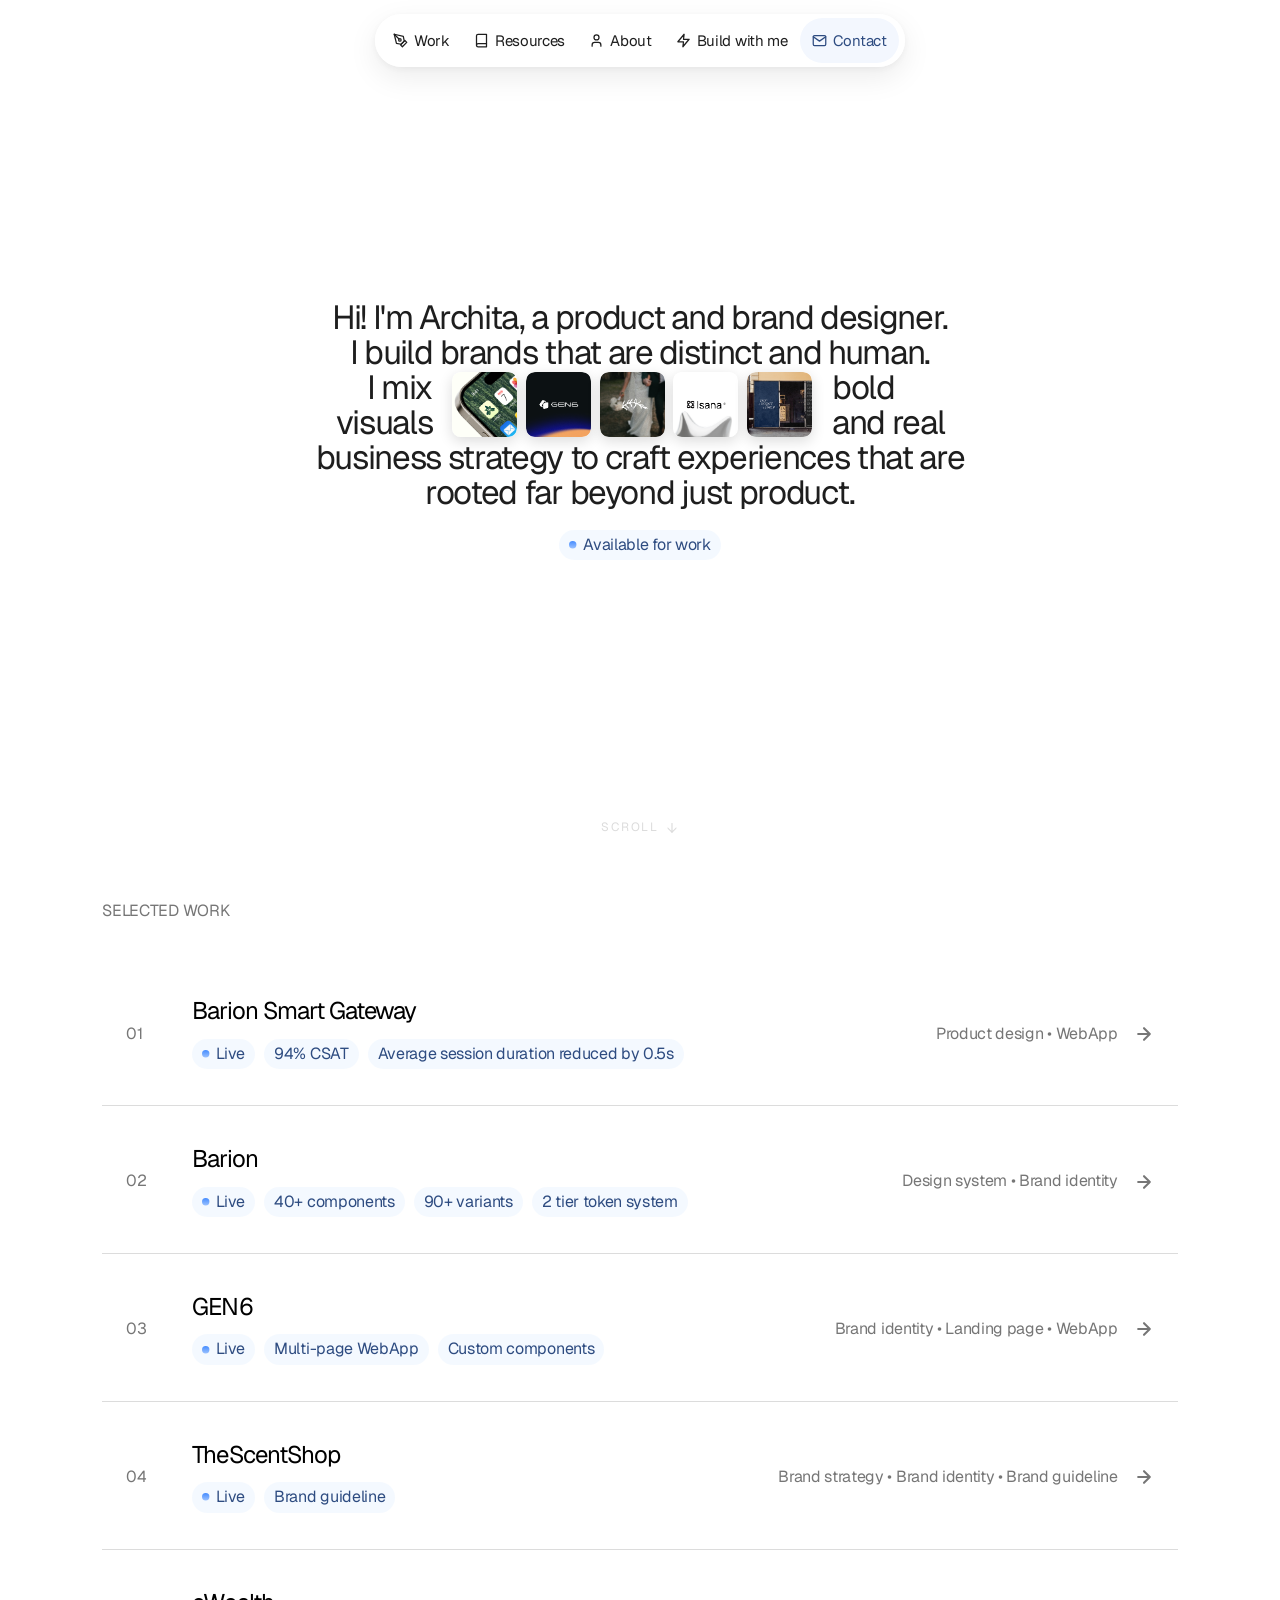
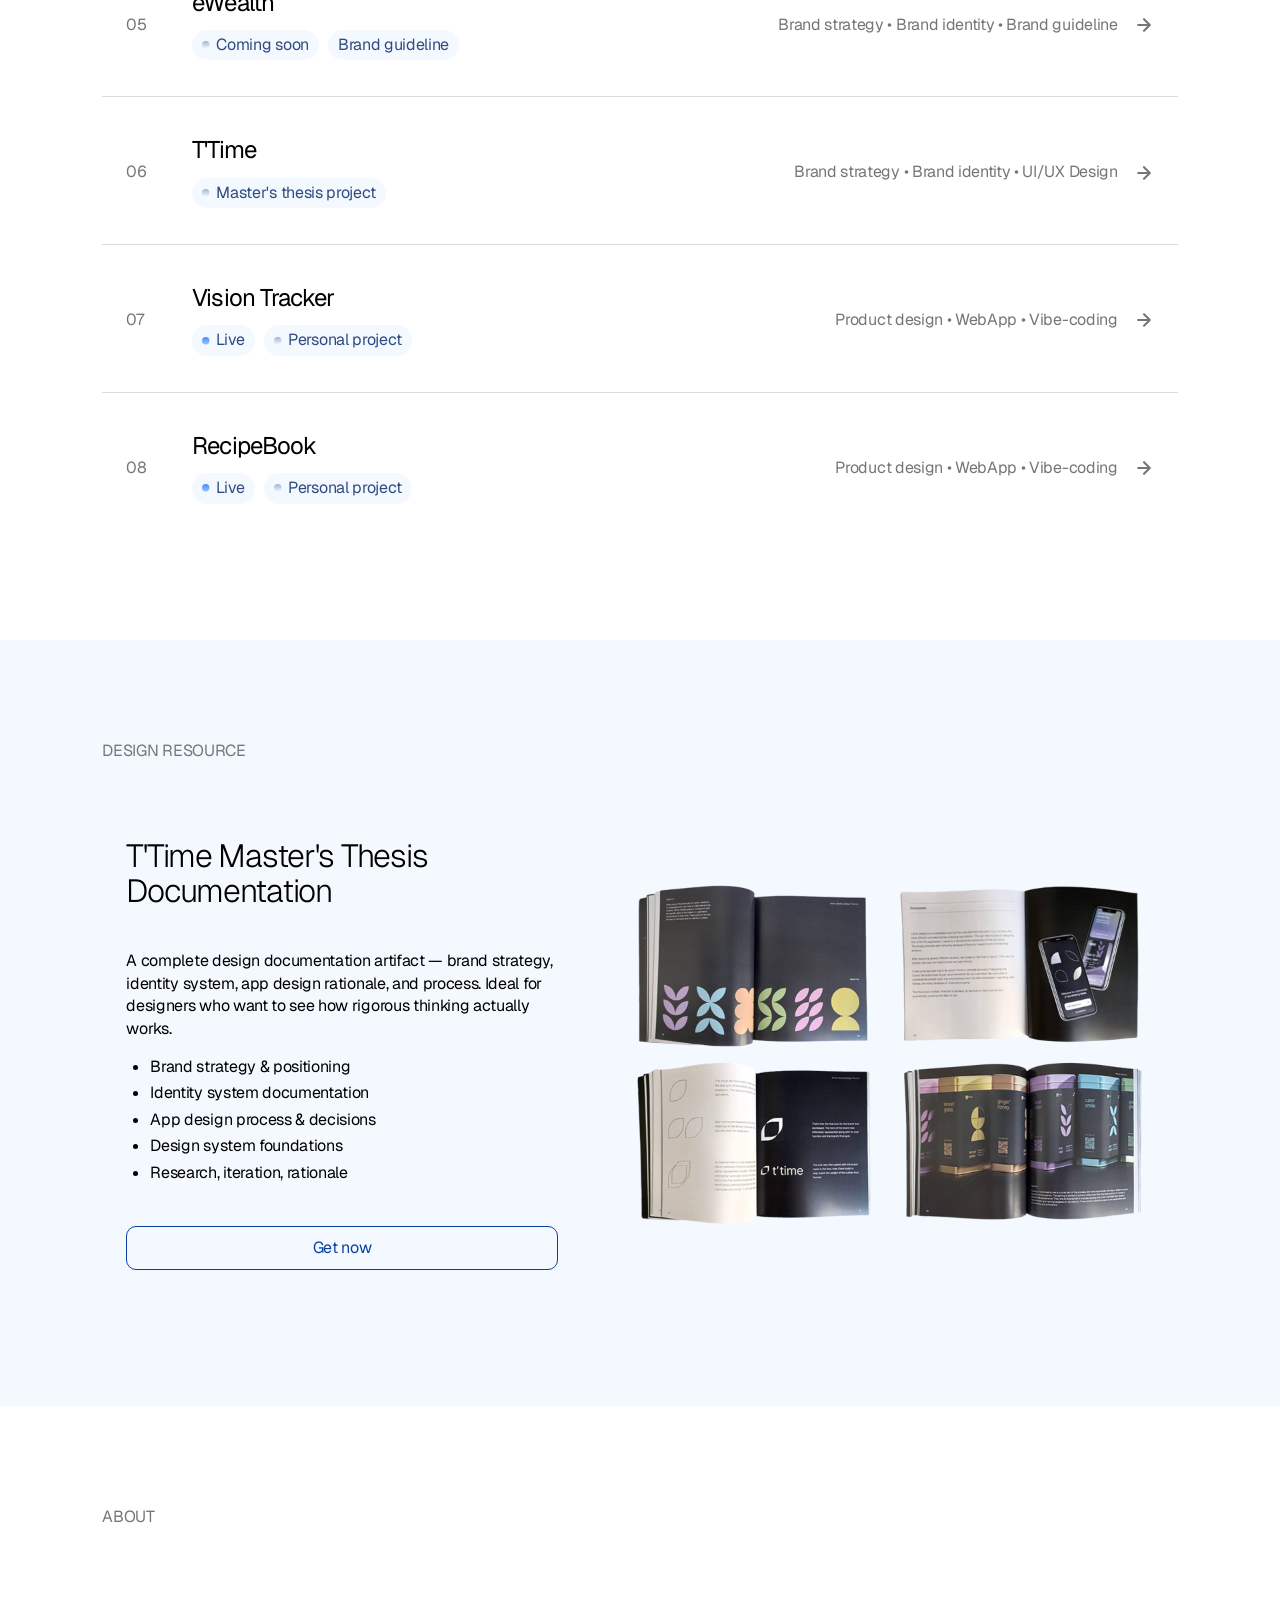
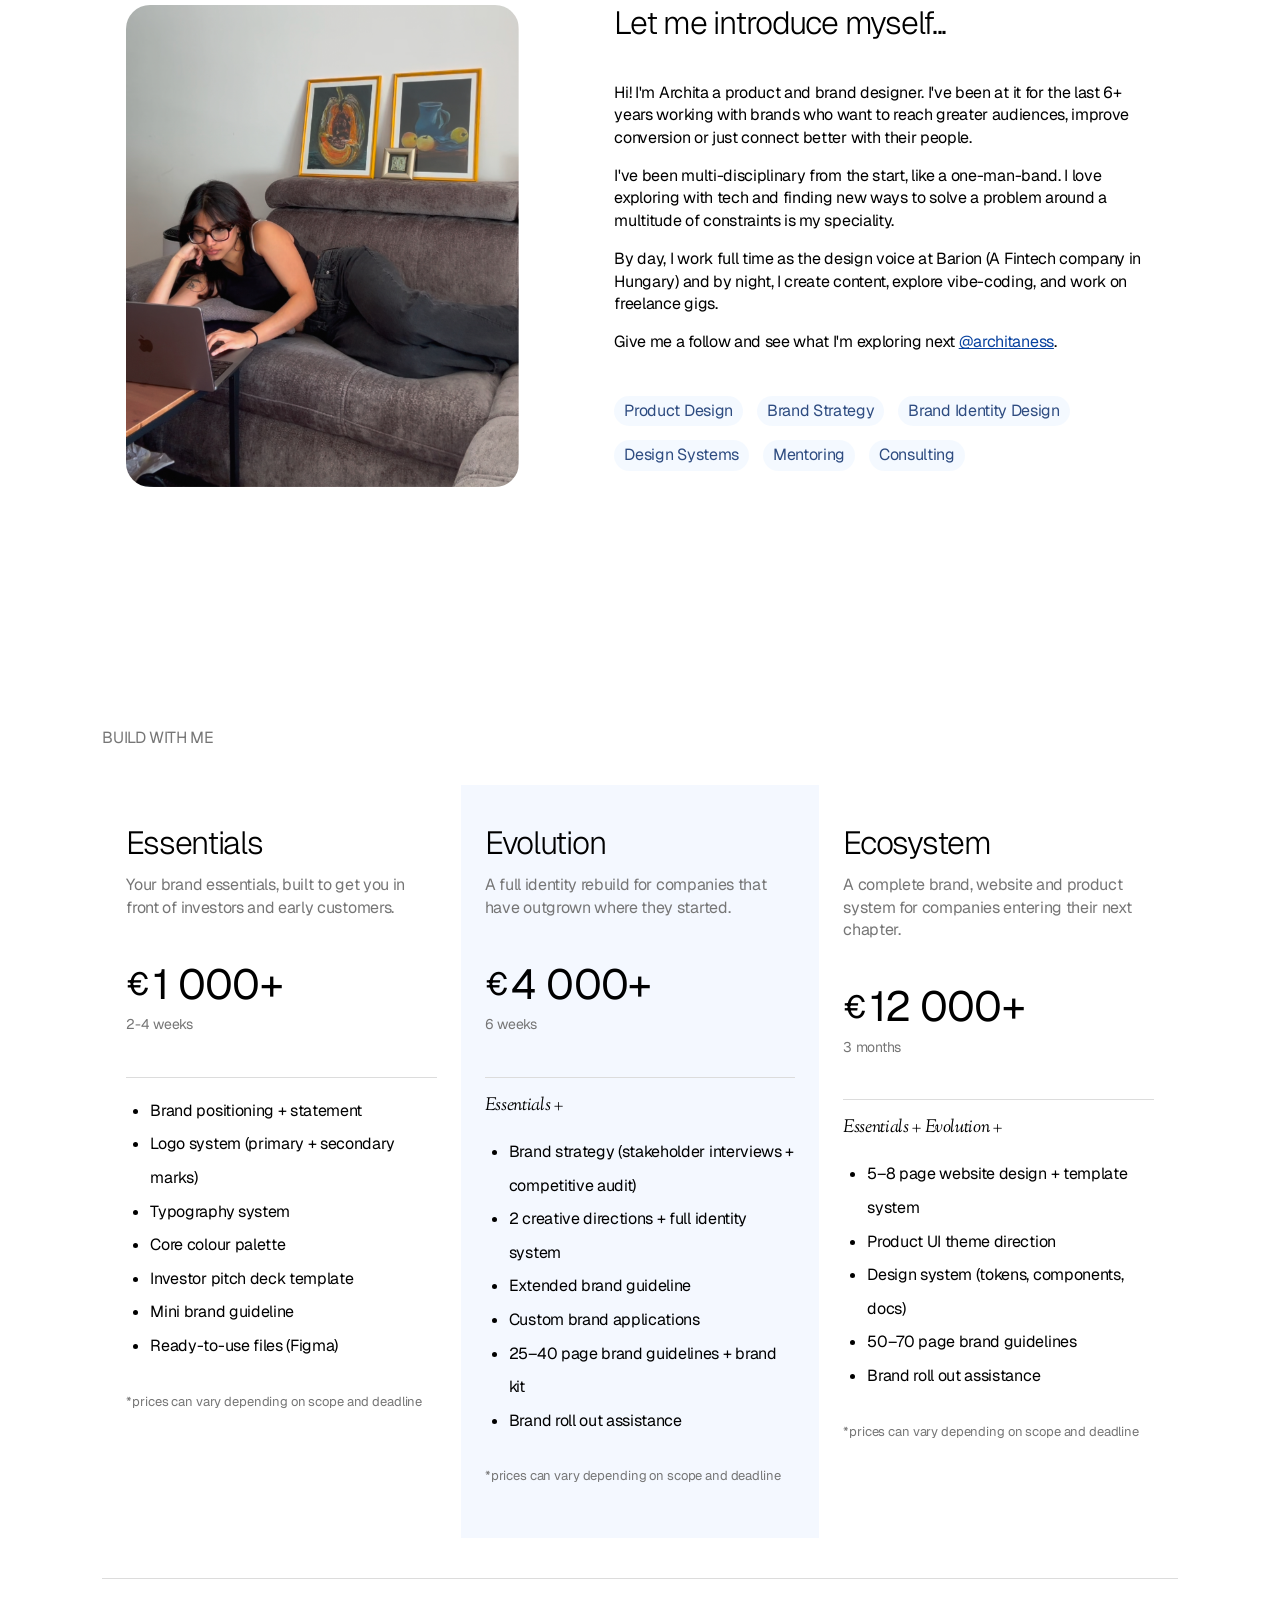
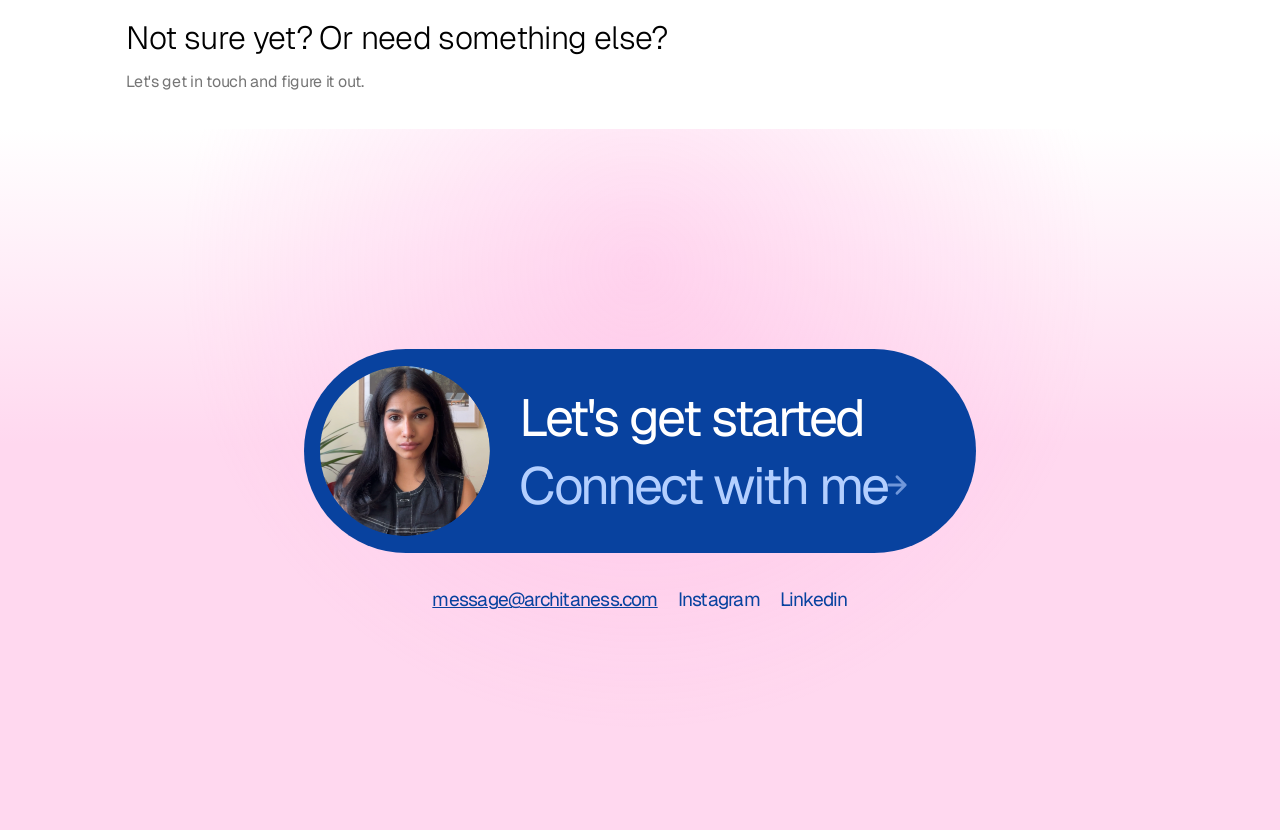
==== commit d16dcd35: "Rework hero mobile layout, scroll reveal, and project page polish Hero (index.html): - Personalize c" ====
--- a/index.html
+++ b/index.html
@@ -96,7 +96,7 @@
     <section class="hero">
       <div class="container hero__inner">
         <p class="hero__intro" id="heroText">
-          <span class="hero__line">Hi! I'm a product and brand designer.</span><br />
+          <span class="hero__line">Hi! I'm Archita, a product and brand designer.</span><br />
           <span class="hero__line">I build brands that are distinct and human.</span><br />
           <span class="hero__midrow" id="heroMidrow">
             <span class="hero__midrow-col hero__midrow-col--left">
@@ -716,13 +716,13 @@
       if (!heroText) return;
 
       const words = [
-        "Hi!", "I'm", "a", "product", "and", "brand", "designer.",
+        "Hi!", "I'm", "Archita,", "a", "product", "and", "brand", "designer.",
         "I", "build", "brands", "that", "are", "distinct", "and", "human.",
         "I", "mix", "bold", "visuals", "and", "real",
         "business", "strategy", "to", "craft", "experiences", "that", "are",
         "rooted", "far", "beyond", "just", "product.",
       ];
-      const CANONICAL_IMG_INDEX = 17; // between "mix" (16) and "bold" (17)
+      const CANONICAL_IMG_INDEX = 18; // between "mix" (17) and "bold" (18)
 
       // Persisted <img> nodes, grabbed once from the static markup (so
       // they never reload) and tracked independently from here on.
@@ -769,6 +769,19 @@
         return line;
       }
 
+      // Plain flowing text, no inline images — used on mobile where the
+      // images already sit in their own standalone row above, so they
+      // shouldn't also break up this sentence mid-word.
+      function makeTextLine(from, to, className) {
+        const line = document.createElement('span');
+        line.className = className || 'hero__line';
+        for (let i = from; i <= to; i++) {
+          line.appendChild(makeWord(i));
+          if (i < to) line.appendChild(document.createTextNode(' '));
+        }
+        return line;
+      }
+
       function makeMidrowLine(...idxs) {
         const line = document.createElement('span');
         line.className = 'hero__midrow-line';
@@ -788,31 +801,50 @@
       function render() {
         heroText.innerHTML = '';
 
-        heroText.appendChild(makeLine(0, 6));
-        heroText.appendChild(document.createElement('br'));
-        heroText.appendChild(makeLine(7, 14));
-        heroText.appendChild(document.createElement('br'));
-
-        if (imagesAtSlot(CANONICAL_IMG_INDEX).length && !isNarrow()) {
-          const midrow = document.createElement('span');
-          midrow.className = 'hero__midrow';
-
-          const left = document.createElement('span');
-          left.className = 'hero__midrow-col hero__midrow-col--left';
-          left.append(makeMidrowLine(15, 16), makeMidrowLine(18));
-
-          const right = document.createElement('span');
-          right.className = 'hero__midrow-col hero__midrow-col--right';
-          right.append(makeMidrowLine(17), makeMidrowLine(19, 20));
-
-          midrow.append(left, makeImgGroup(CANONICAL_IMG_INDEX), right);
-          heroText.appendChild(midrow);
+        if (isNarrow()) {
+          // Mobile: all 5 images sit together as a standalone row above
+          // the text, which then reads as one continuous, naturally-
+          // wrapping sentence — no hard break forcing "designer." and "I
+          // build..." onto separate lines, and no room here for the
+          // desktop's sandwich either.
+          const allImages = images.slice().sort((a, b) => a.order - b.order);
+          if (allImages.length) {
+            const row = document.createElement('span');
+            row.className = 'hero__imgs';
+            allImages.forEach(im => row.appendChild(im.el));
+            heroText.appendChild(row);
+            heroText.appendChild(document.createElement('br'));
+          }
+          heroText.appendChild(makeTextLine(0, 7, 'hero__lead'));
+          heroText.appendChild(document.createTextNode(' '));
+          heroText.appendChild(makeTextLine(8, 33));
+        } else {
+          heroText.appendChild(makeLine(0, 7));
           heroText.appendChild(document.createElement('br'));
-          heroText.appendChild(makeLine(21, 27));
+          heroText.appendChild(makeLine(8, 15));
           heroText.appendChild(document.createElement('br'));
-          heroText.appendChild(makeLine(28, 32));
-        } else {
-          heroText.appendChild(makeLine(15, 32));
+
+          if (imagesAtSlot(CANONICAL_IMG_INDEX).length) {
+            const midrow = document.createElement('span');
+            midrow.className = 'hero__midrow';
+
+            const left = document.createElement('span');
+            left.className = 'hero__midrow-col hero__midrow-col--left';
+            left.append(makeMidrowLine(16, 17), makeMidrowLine(19));
+
+            const right = document.createElement('span');
+            right.className = 'hero__midrow-col hero__midrow-col--right';
+            right.append(makeMidrowLine(18), makeMidrowLine(20, 21));
+
+            midrow.append(left, makeImgGroup(CANONICAL_IMG_INDEX), right);
+            heroText.appendChild(midrow);
+            heroText.appendChild(document.createElement('br'));
+            heroText.appendChild(makeLine(22, 28));
+            heroText.appendChild(document.createElement('br'));
+            heroText.appendChild(makeLine(29, 33));
+          } else {
+            heroText.appendChild(makeLine(16, 33));
+          }
         }
 
         // Stagger a one-time entrance the first time the hero renders
--- a/style.css
+++ b/style.css
@@ -55,22 +55,29 @@
    project pages every `.cs-section` gets the same treatment for free
    except the summary/head section, which is visible on load like the
    landing page's hero (see the observer in assets/cs-nav.js).
+   `.cs-block` (each Solution/Process step) is revealed the same way but
+   individually, since those sections run much taller than one screen —
+   without this, the whole section fades in as soon as its top appears
+   and every block below it just sits fully visible, un-animated.
    Visible-by-default outside the media query so content never depends
    on JS or motion permission to be readable.
    ========================================= */
 .reveal,
-.cs-section:not(.cs-section--wide) { opacity: 1; }
+.cs-section:not(.cs-section--wide),
+.cs-block { opacity: 1; }
 
 @media (prefers-reduced-motion: no-preference) {
   .reveal,
-  .cs-section:not(.cs-section--wide) {
+  .cs-section:not(.cs-section--wide),
+  .cs-block {
     opacity: 0;
     transform: translateY(28px);
     transition: opacity 0.9s var(--ease), transform 0.9s var(--ease);
   }
 
   .reveal.is-visible,
-  .cs-section:not(.cs-section--wide).is-visible { opacity: 1; transform: none; }
+  .cs-section:not(.cs-section--wide).is-visible,
+  .cs-block.is-visible { opacity: 1; transform: none; }
 
   /* Several case-study images are multi-megabyte and can still be
      mid-download when the 0.9s section transition above finishes — the
@@ -366,6 +373,11 @@
   max-width: 900px;
 }
 
+/* Mobile-only opening sentence ("Hi! I'm Archita..."), rendered by the
+   hero script's flat mobile layout — only ever exists in that markup,
+   so no media-query scoping needed here. */
+.hero__lead { font-weight: 500; }
+
 /* The image row's default ("canonical") slot: flanked by a two-line
    text column on each side so it reads as "I mix [imgs] bold" on one
    line and "visuals [imgs] and real" on the next, matching the Figma
@@ -685,7 +697,7 @@
   height: 482px;
   object-fit: cover;
   object-position: bottom center;
-  border-radius: 2px;
+  border-radius: 24px;
 }
 
 .about__content {
@@ -1406,6 +1418,7 @@
      "Scroll" hint used on desktop. */
   .hero { padding-block: 100px 100px; min-height: 85vh; }
   .hero__scroll { display: none; }
+  .hero__imgs { padding-bottom: 20px; }
   .proj-hero { padding-block: 60px clamp(40px, 6vw, 80px); }
   .footer { padding-bottom: 100px; } /* clear bottom nav */
 
@@ -1429,7 +1442,7 @@
   display: flex;
   flex-direction: column;
   align-items: center;
-  gap: 99px;
+  gap: 200px;
   padding-bottom: 100px;
 }
 
@@ -1581,6 +1594,17 @@
   width: min(1124px, 100% - 48px);
 }
 
+/* Groups the head and hero image as one unit so the big 200px .cs-page
+   gap (meant for spacing between distinct top-level sections) doesn't
+   also apply here — this pair keeps its own tighter gap instead. */
+.cs-intro {
+  display: flex;
+  flex-direction: column;
+  align-items: center;
+  gap: 99px;
+  width: 100%;
+}
+
 .cs-head__icon {
   width: 72px;
   height: 72px;
@@ -1831,6 +1855,7 @@
 
 /* Process list */
 .cs-section ol {
+  width: 100%;
   padding-left: 30px;
   font-family: var(--font-sans);
   font-size: 20px;
@@ -1884,7 +1909,7 @@
 .cs-img {
   display: flex;
   justify-content: center;
-  width: min(912px, 100% - 48px);
+  width: min(1000px, 100% - 48px);
 }
 
 .cs-img img,
@@ -1986,7 +2011,8 @@
 
 /* --- Mobile --- */
 @media (max-width: 720px) {
-  .cs-page { gap: 64px; }
+  .cs-page { gap: 100px; }
+  .cs-intro { gap: 64px; }
 
   /* Smaller project icon + title on mobile — overrides any per-page inline
      width/height on the icon (e.g. style="width:107px;height:107px") since
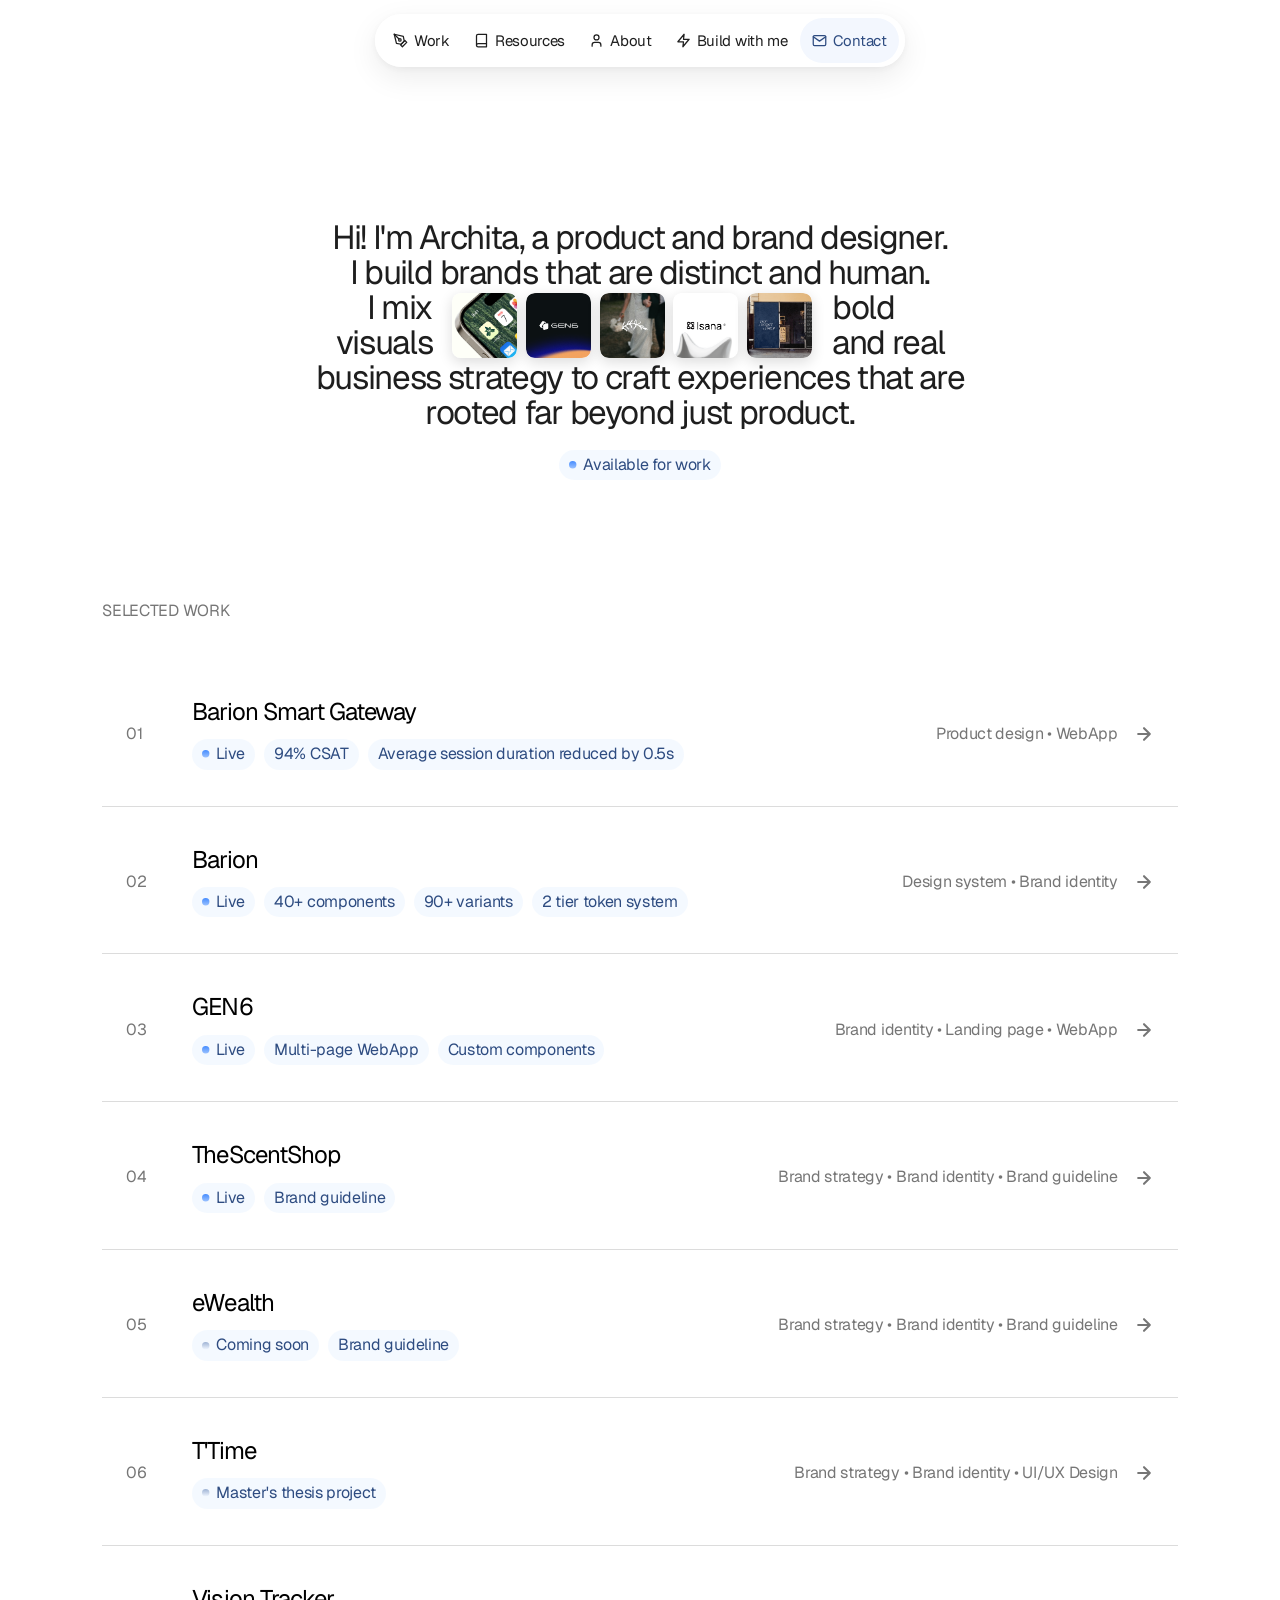
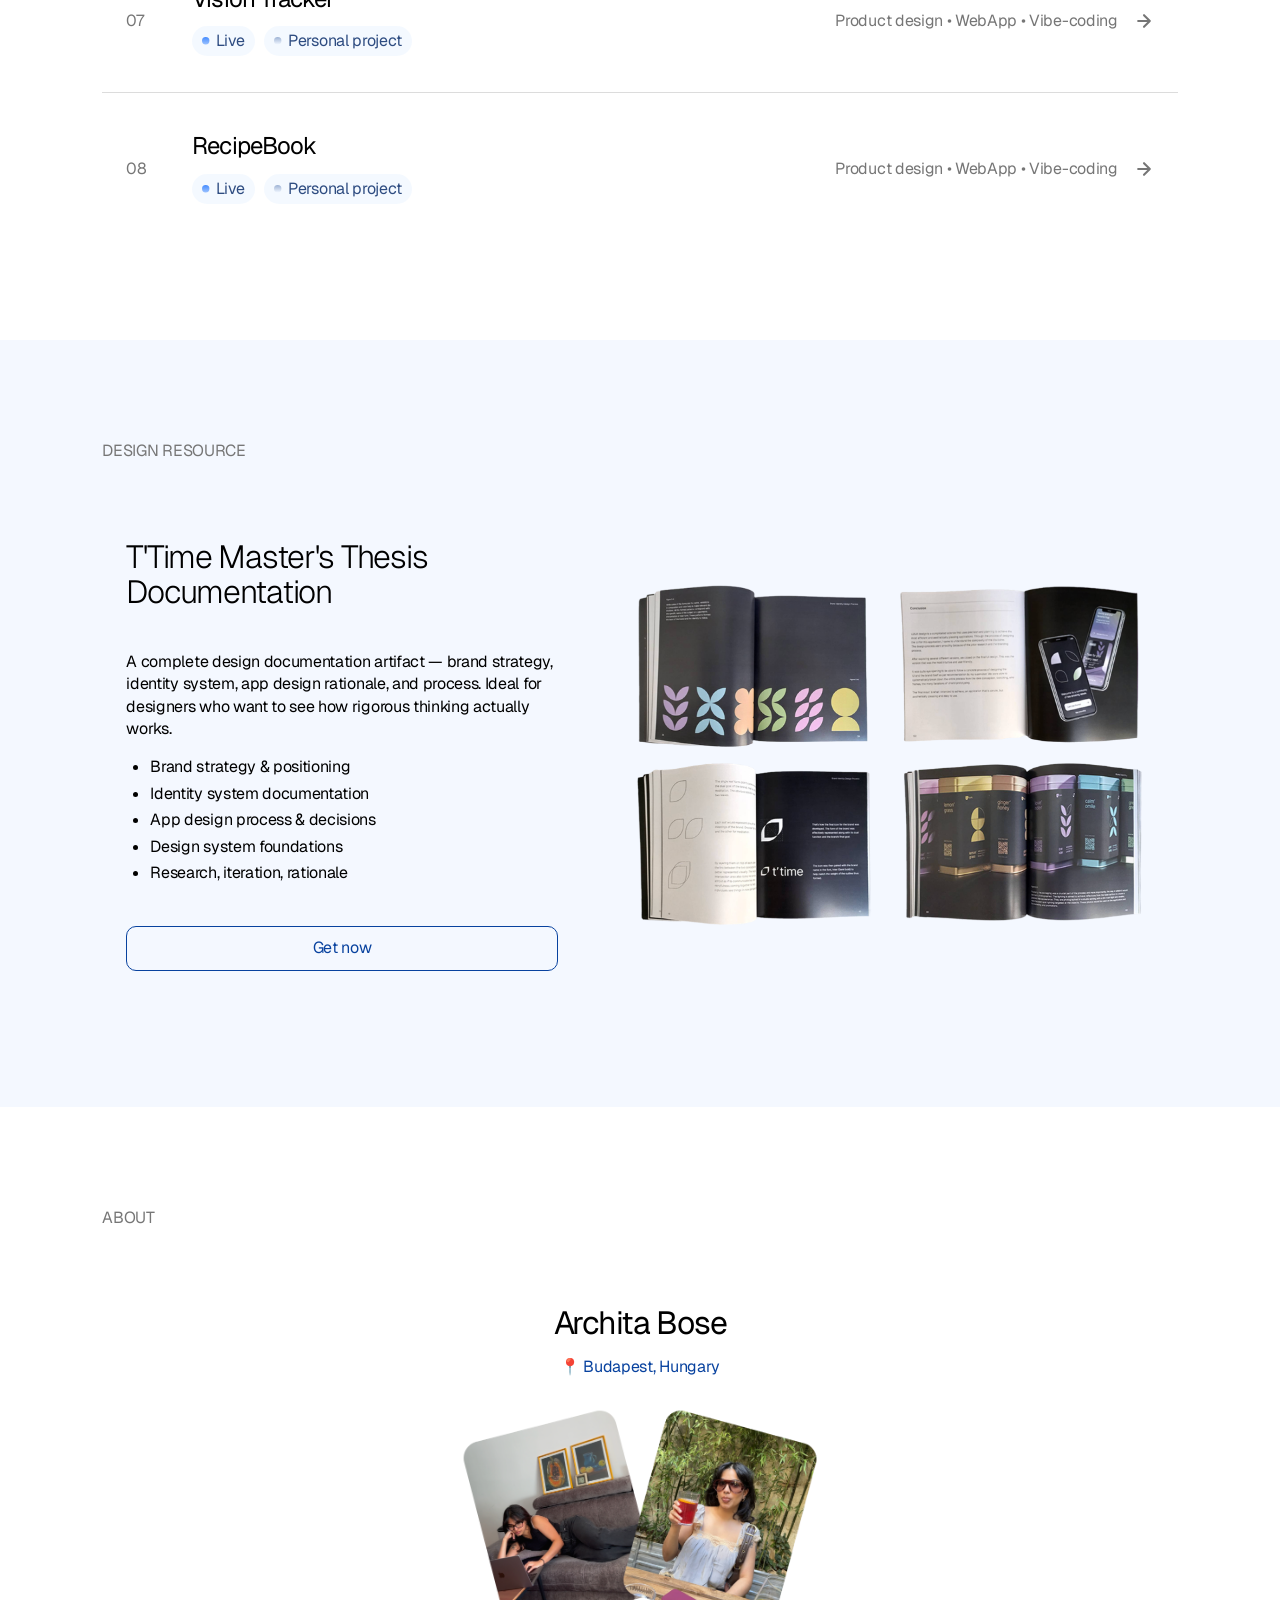
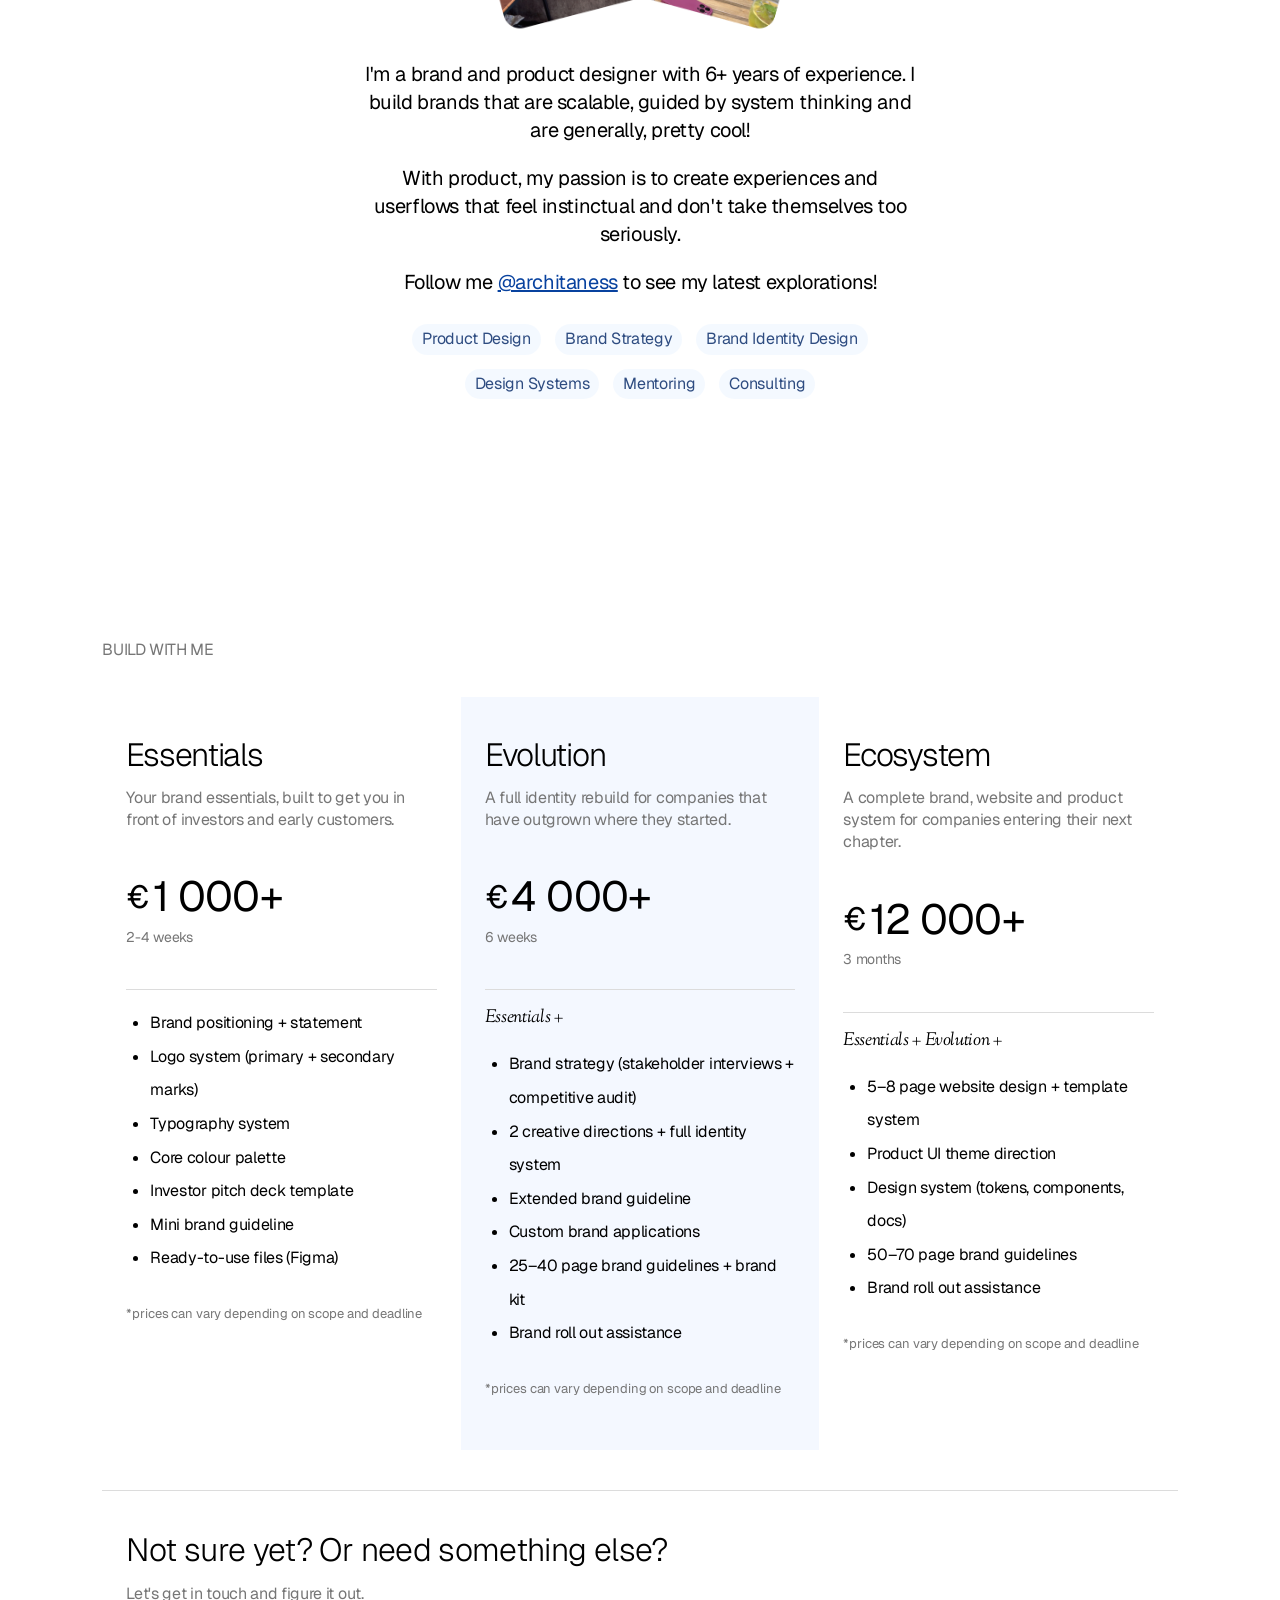
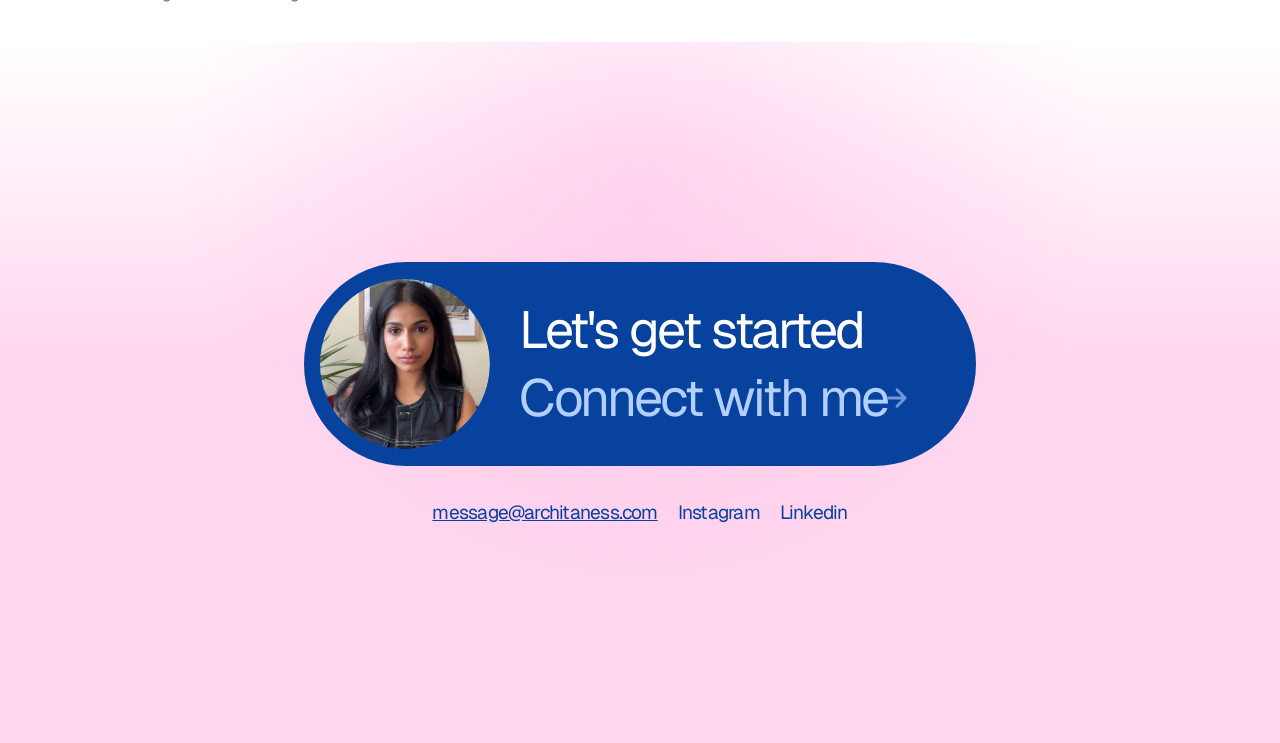
==== commit 5e4ac179: "Redesign About section with flanking photos and mobile-specific layout Larger 20px body copy, side-b" ====
--- a/index.html
+++ b/index.html
@@ -123,10 +123,6 @@
           <span>Available for work</span>
         </div>
       </div>
-      <div class="hero__scroll" aria-hidden="true">
-        <span>Scroll</span>
-        <span class="hero__scroll-arrow">↓</span>
-      </div>
     </section>
 
     <!-- SELECTED WORK -->
@@ -363,16 +359,22 @@
       <div class="container">
         <p class="section__eyebrow">ABOUT</p>
         <div class="about__inner">
-          <div class="about__photo-wrap">
-            <img src="assets/Aboutme.png" alt="Archita Bose" class="about__photo" />
-          </div>
+          <img src="assets/About me/Frame 1430105901.png" alt="Archita Bose working from home" class="about__photo about__photo--left" />
           <div class="about__content">
-            <h2 class="about__title">Let me introduce myself...</h2>
+            <h2 class="about__title">Archita Bose</h2>
+            <p class="about__location">📍 Budapest, Hungary</p>
+            <!-- Mobile only: the two photos as an overlapping side-by-side
+                 pair, sitting between the location and the body copy
+                 instead of flanking the whole content column (see
+                 .about__photo, hidden below the breakpoint). -->
+            <div class="about__imgs-mobile">
+              <img src="assets/About me/Frame 1430105901.png" alt="Archita Bose working from home" class="about__photo-mobile about__photo-mobile--a" />
+              <img src="assets/About me/Frame 1430105900.png" alt="Archita Bose outdoors" class="about__photo-mobile about__photo-mobile--b" />
+            </div>
             <div class="about__body">
-              <p>Hi! I'm Archita a product and brand designer. I've been at it for the last 6+ years working with brands who want to reach greater audiences, improve conversion or just connect better with their people.</p>
-              <p>I've been multi-disciplinary from the start, like a one-man-band. I love exploring with tech and finding new ways to solve a problem around a multitude of constraints is my speciality.</p>
-              <p>By day, I work full time as the design voice at Barion (A Fintech company in Hungary) and by night, I create content, explore vibe-coding, and work on freelance gigs.</p>
-              <p>Give me a follow and see what I'm exploring next <a href="https://www.instagram.com/architaness/" target="_blank" rel="noopener">@architaness</a>.</p>
+              <p>I'm a brand and product designer with 6+ years of experience. I build brands that are scalable, guided by system thinking and are generally, pretty cool!</p>
+              <p>With product, my passion is to create experiences and userflows that feel instinctual and don't take themselves too seriously.</p>
+              <p>Follow me <a href="https://www.instagram.com/architaness/" target="_blank" rel="noopener">@architaness</a> to see my latest explorations!</p>
             </div>
             <div class="about__tags">
               <span class="badge">Product Design</span>
@@ -383,6 +385,7 @@
               <span class="badge">Consulting</span>
             </div>
           </div>
+          <img src="assets/About me/Frame 1430105900.png" alt="Archita Bose outdoors" class="about__photo about__photo--right" />
         </div>
       </div>
     </section>
--- a/style.css
+++ b/style.css
@@ -87,13 +87,13 @@
      its own fade tied to its actual `load` event (see the .is-loaded
      class toggled in index.html / assets/cs-nav.js) instead of relying
      on the section's fixed timer. */
-  .reveal img,
+  .reveal img:not(.about__photo),
   .cs-section:not(.cs-section--wide) img {
     opacity: 0;
     transition: opacity 0.5s var(--ease);
   }
 
-  .reveal img.is-loaded,
+  .reveal img.is-loaded:not(.about__photo),
   .cs-section:not(.cs-section--wide) img.is-loaded { opacity: 1; }
 }
 
@@ -319,40 +319,11 @@
    HERO
    ========================================= */
 .hero {
-  min-height: 100vh;
   display: flex;
   flex-direction: column;
   justify-content: center;
   position: relative;
-  padding-block: 60px 100px;
-}
-
-.hero__scroll {
-  position: absolute;
-  bottom: 64px;
-  left: 50%;
-  transform: translateX(-50%);
-  display: flex;
-  align-items: center;
-  gap: 8px;
-  font-family: var(--font-sans);
-  font-size: 12px;
-  font-weight: 400;
-  letter-spacing: 0.15em;
-  text-transform: uppercase;
-  color: var(--text-3);
-  white-space: nowrap;
-}
-
-.hero__scroll-arrow { font-size: 14px; line-height: 1; }
-
-@media (prefers-reduced-motion: no-preference) {
-  .hero__scroll-arrow { animation: hero-scroll-bounce 1.6s ease-in-out infinite; }
-}
-
-@keyframes hero-scroll-bounce {
-  0%, 100% { transform: translateY(0); }
-  50% { transform: translateY(4px); }
+  padding-block: 220px 120px;
 }
 
 .hero__inner {
@@ -680,51 +651,105 @@
 /* =========================================
    ABOUT
    ========================================= */
+/* Full-bleed: breaks .about__inner out of .container's own padding so
+   the flanking photos can sit near the true viewport edges instead of
+   being squeezed by the container's clamp(24px, 8vw, 120px) gutter —
+   needed once the photos got bigger, since that gutter alone would
+   force the side-by-side layout to stack at far wider viewports than
+   it needs to. */
 .about__inner {
-  display: flex;
-  align-items: flex-start;
-  gap: 95px;
-  padding: 40px 24px;
-}
-
-.about__photo-wrap {
-  flex-shrink: 0;
-  width: 393px;
-}
-
+  position: relative;
+  margin-inline: calc(-1 * var(--pad-x));
+  display: flex;
+  justify-content: center;
+  align-items: center;
+  min-height: 520px;
+  padding-block: 40px;
+}
+
+/* The photos are pre-rendered with their tilt and rounded corners
+   already baked into the PNG (transparent padding around a rotated
+   square) — no CSS rotation/mask needed, just size and position them. */
 .about__photo {
-  width: 100%;
-  height: 482px;
-  object-fit: cover;
-  object-position: bottom center;
-  border-radius: 24px;
-}
+  position: absolute;
+  top: 50%;
+  width: 320px;
+  height: auto;
+}
+
+.about__photo--left { left: 32px; transform: translateY(-50%); }
+.about__photo--right { right: 32px; transform: translateY(-50%); }
+
+/* Photos slide in from their own side just after the text has already
+   faded in (see the .9s section-level reveal transition — this starts
+   0.3s into that, so it visibly follows rather than arriving together). */
+@media (prefers-reduced-motion: no-preference) {
+  .about__photo {
+    opacity: 0;
+    transition: opacity 0.7s var(--ease) 0.3s, transform 0.7s var(--ease) 0.3s;
+  }
+  .about__photo--left { transform: translateY(-50%) translateX(-40px); }
+  .about__photo--right { transform: translateY(-50%) translateX(40px); }
+  .about.is-visible .about__photo--left,
+  .about.is-visible .about__photo--right {
+    opacity: 1;
+    transform: translateY(-50%) translateX(0);
+  }
+}
+
+/* Mobile-only overlapping pair, shown between the location and the
+   body copy in place of the two flanking .about__photo images (see the
+   media query below). */
+.about__imgs-mobile {
+  display: none;
+}
+
+.about__photo-mobile {
+  width: 200px;
+  height: auto;
+}
+
+.about__photo-mobile--b { margin-left: -40px; }
 
 .about__content {
-  flex: 1;
-  display: flex;
-  flex-direction: column;
-  gap: 42px;
-  justify-content: center;
+  position: relative;
+  z-index: 1;
+  display: flex;
+  flex-direction: column;
+  align-items: center;
+  gap: 28px;
+  max-width: 560px;
+  text-align: center;
 }
 
 .about__title {
   font-family: var(--font-sans);
   font-size: 32px;
-  font-weight: 300;
+  font-weight: 400;
   line-height: 1.1;
   letter-spacing: -0.04em;
   color: var(--text);
 }
 
+.about__location {
+  font-size: 16px;
+  color: var(--blue);
+  letter-spacing: -0.02em;
+  margin-top: -12px;
+}
+
+.about__body {
+  display: flex;
+  flex-direction: column;
+  gap: 20px;
+}
+
 .about__body p {
-  font-size: 16px;
+  font-size: 20px;
   color: var(--text);
   line-height: 1.4;
   letter-spacing: -0.02em;
-  margin-bottom: 0;
-}
-.about__body p + p { margin-top: 16px; }
+}
 
 .about__body a {
   color: var(--blue);
@@ -734,6 +759,7 @@
 .about__tags {
   display: flex;
   flex-wrap: wrap;
+  justify-content: center;
   gap: 14px;
 }
 
@@ -1354,11 +1380,19 @@
 /* =========================================
    RESPONSIVE
    ========================================= */
+/* About's side-flanking layout needs more width than it has below
+   this (measured: still overlapping at 1181px, only an 8px gap left
+   at 1280px) — swap to the mobile treatment here instead: photos
+   become the overlapping side-by-side pair between the location and
+   body copy (see .about__imgs-mobile). */
+@media (max-width: 1300px) {
+  .about__inner { min-height: 0; }
+  .about__photo { display: none; }
+  .about__imgs-mobile { display: flex; justify-content: center; align-items: center; }
+}
+
 @media (max-width: 1024px) {
   .work__type { display: none; }
-  .about__inner { gap: 40px; }
-  .about__photo-wrap { width: 280px; }
-  .about__photo { height: 340px; }
   .resource__inner { flex-direction: column; }
   .resource__right { max-width: 100%; }
 }
@@ -1372,10 +1406,6 @@
 
   /* Show bottom nav */
   .bottom-nav { display: flex; }
-
-  .about__inner { flex-direction: column; align-items: center; }
-  .about__photo-wrap { width: 100%; }
-  .about__photo { height: 300px; width: 100%; object-position: center center; }
 
   .pricing__grid { flex-direction: column; }
 
@@ -1414,10 +1444,8 @@
   .proj-token-table { grid-template-columns: 1fr; }
 
   /* Shorter than 100vh on purpose — the sliver of the Work section left
-     visible below the fold is the scroll cue on mobile, replacing the
-     "Scroll" hint used on desktop. */
+     visible below the fold hints there's more to scroll to. */
   .hero { padding-block: 100px 100px; min-height: 85vh; }
-  .hero__scroll { display: none; }
   .hero__imgs { padding-bottom: 20px; }
   .proj-hero { padding-block: 60px clamp(40px, 6vw, 80px); }
   .footer { padding-bottom: 100px; } /* clear bottom nav */
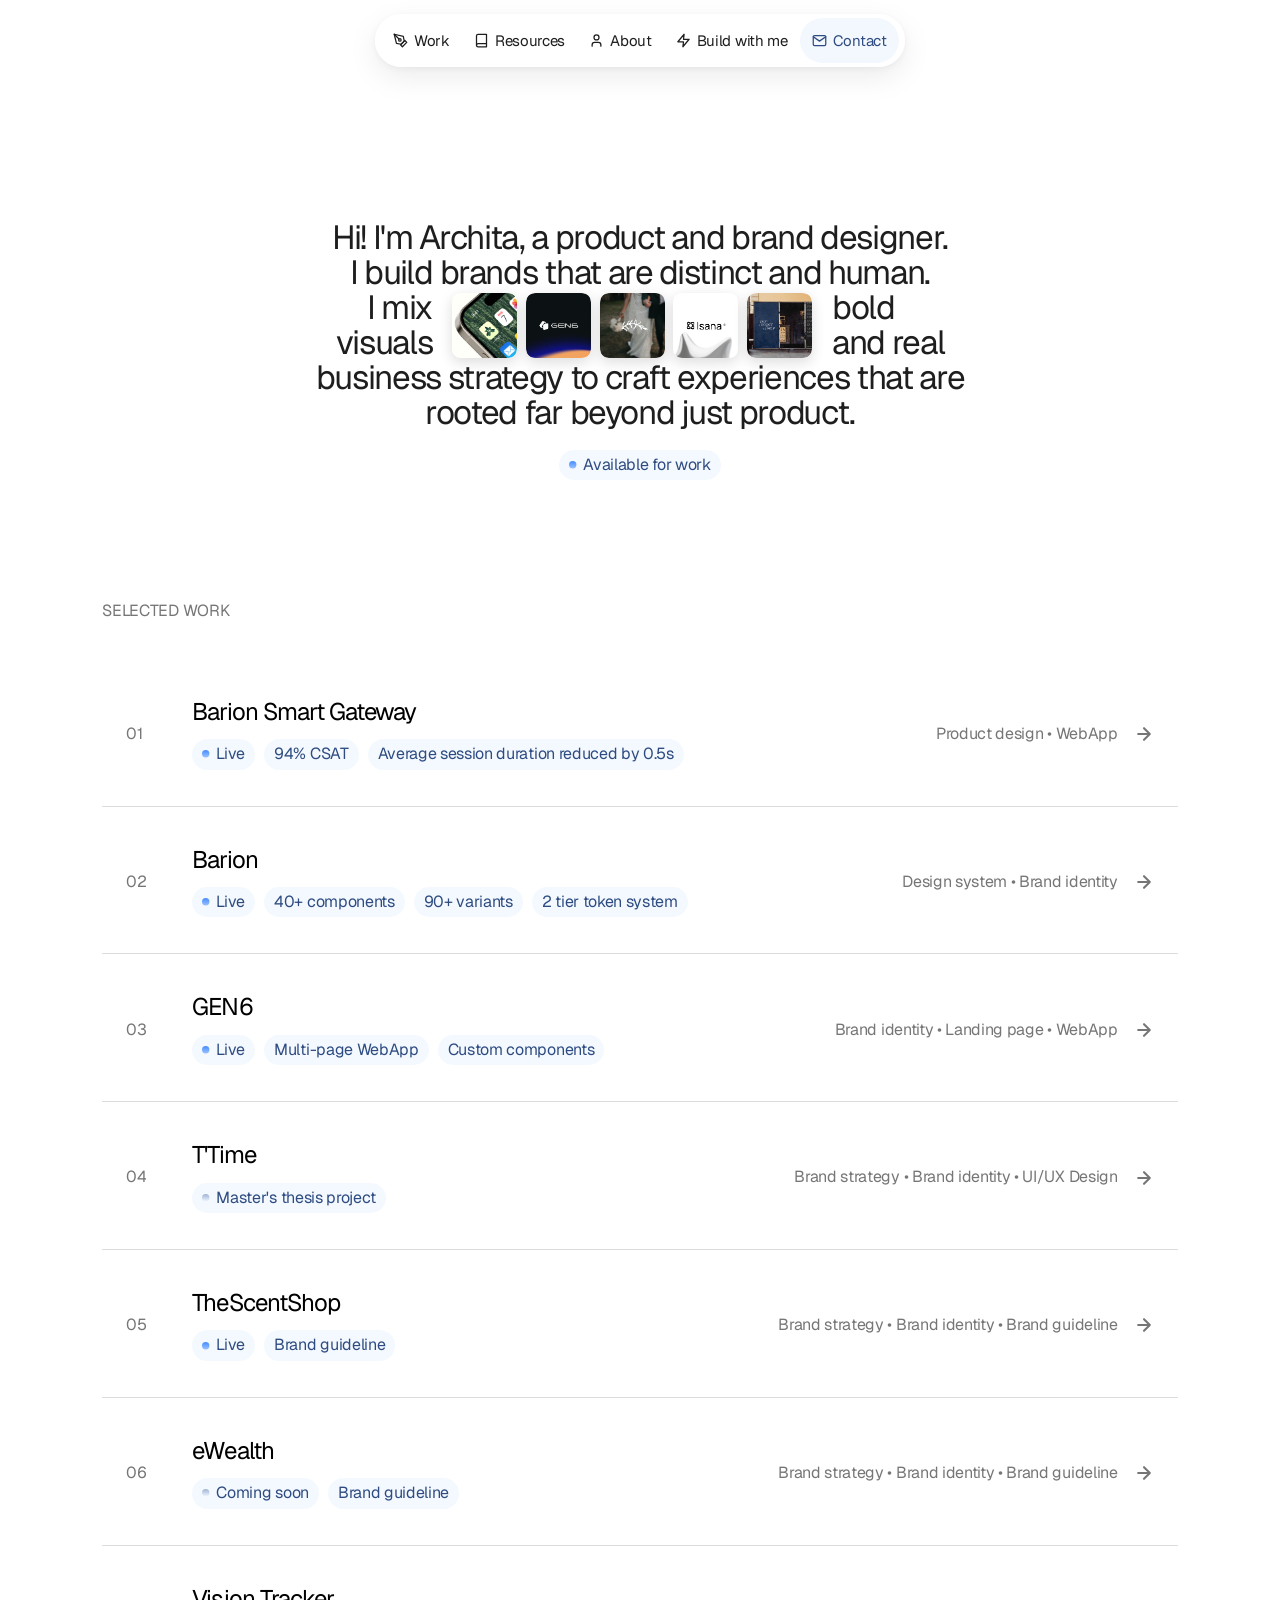
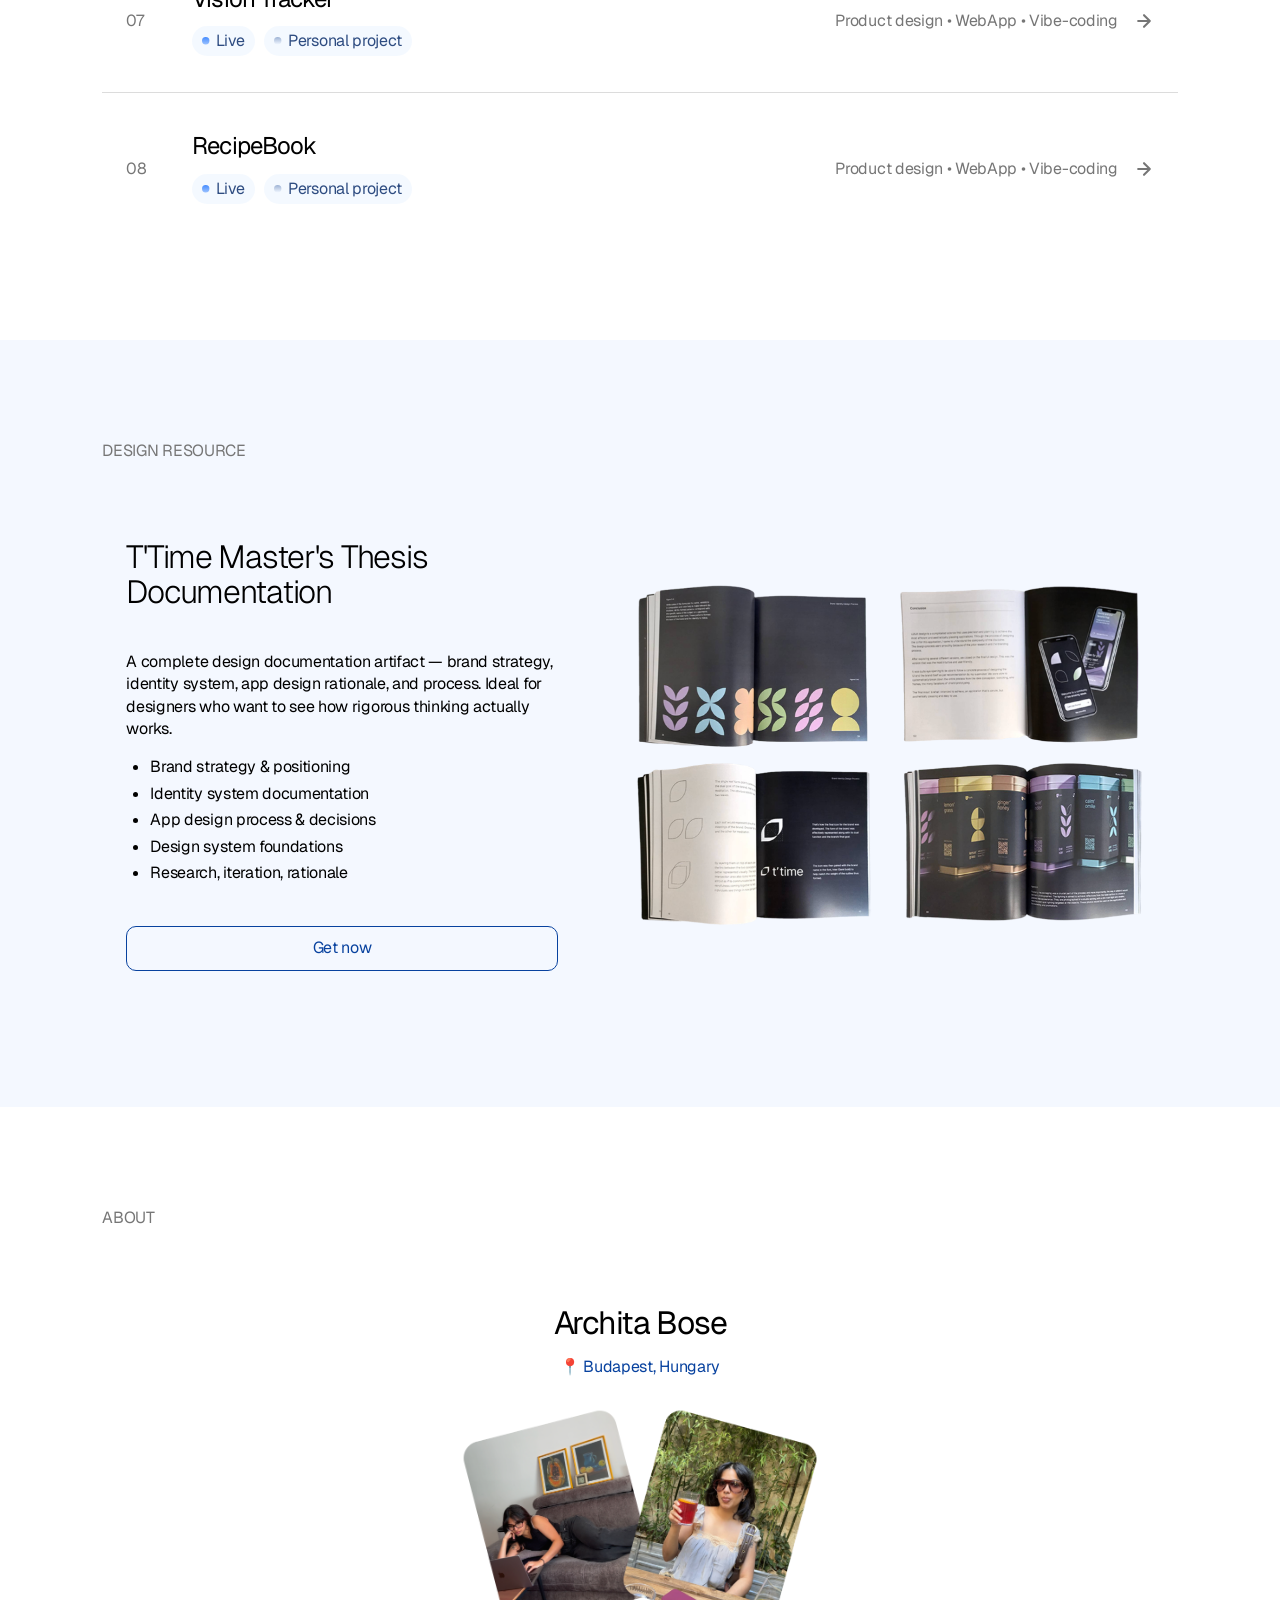
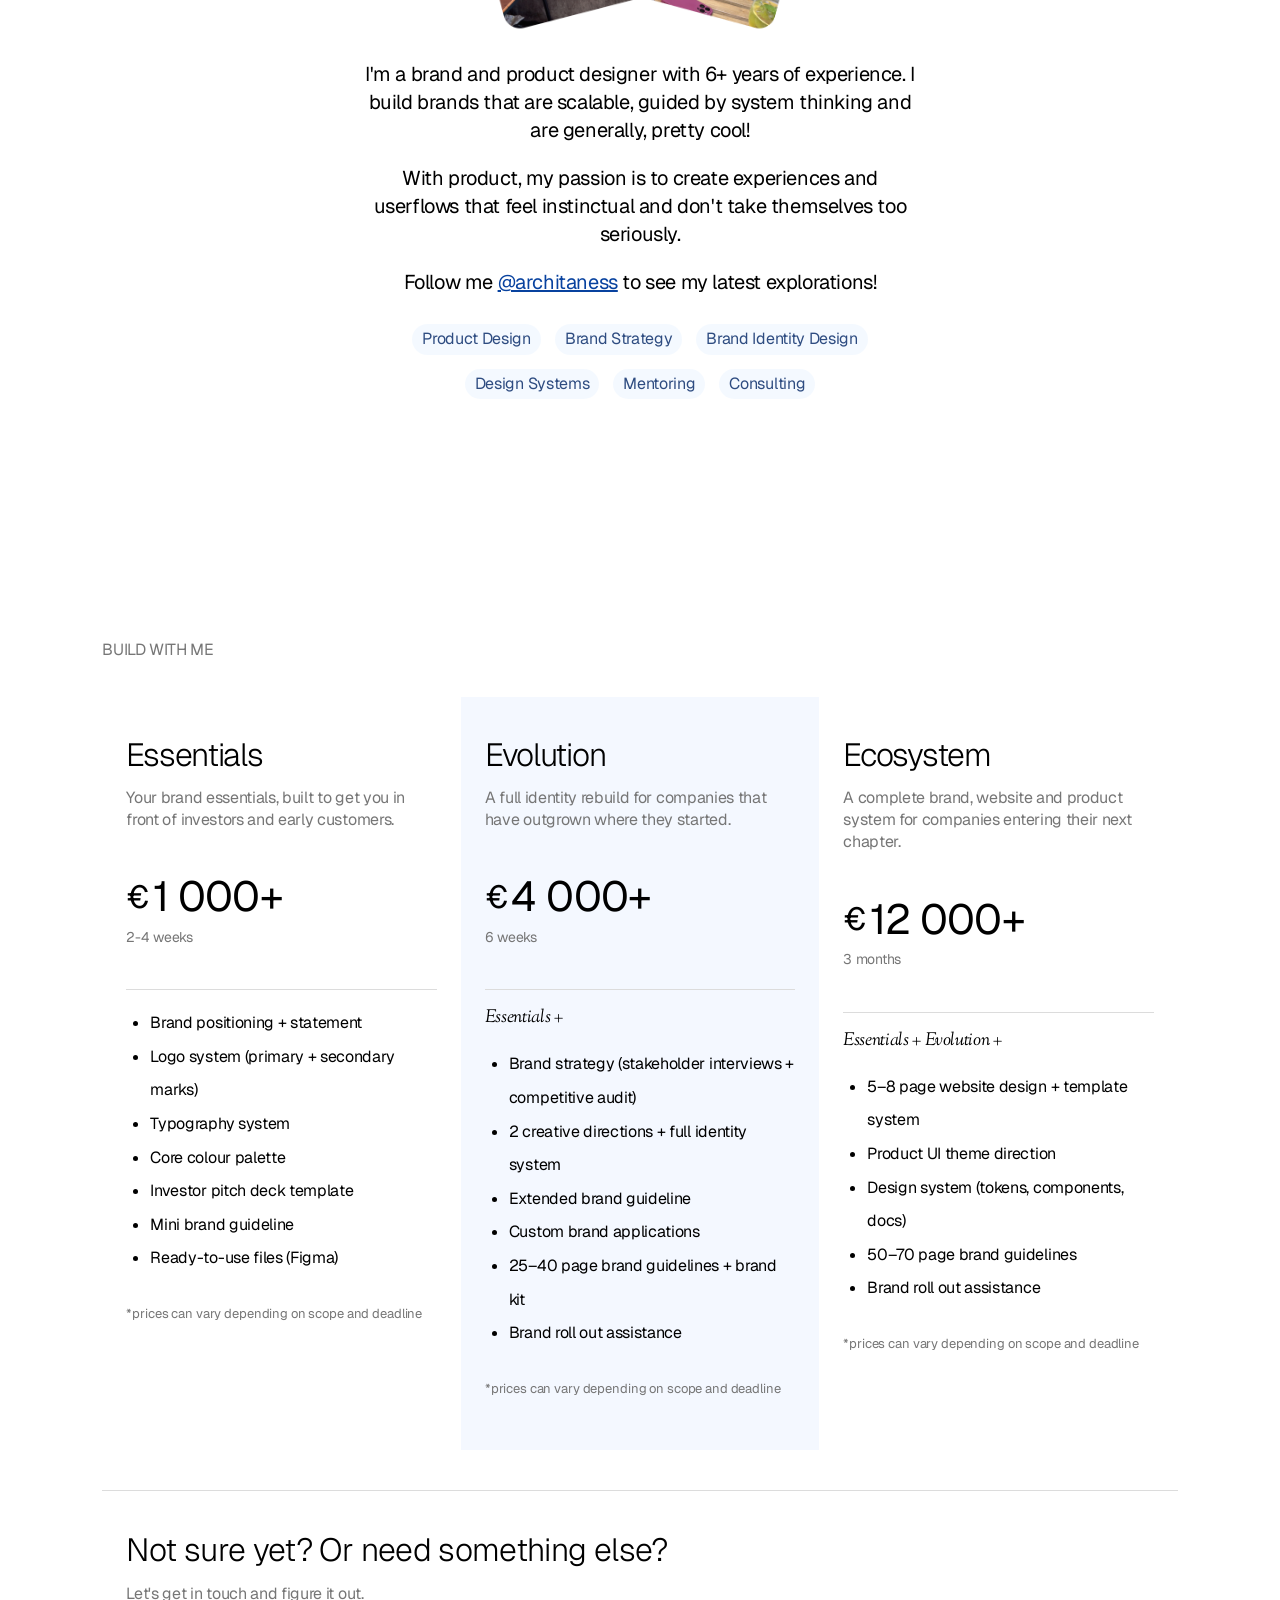
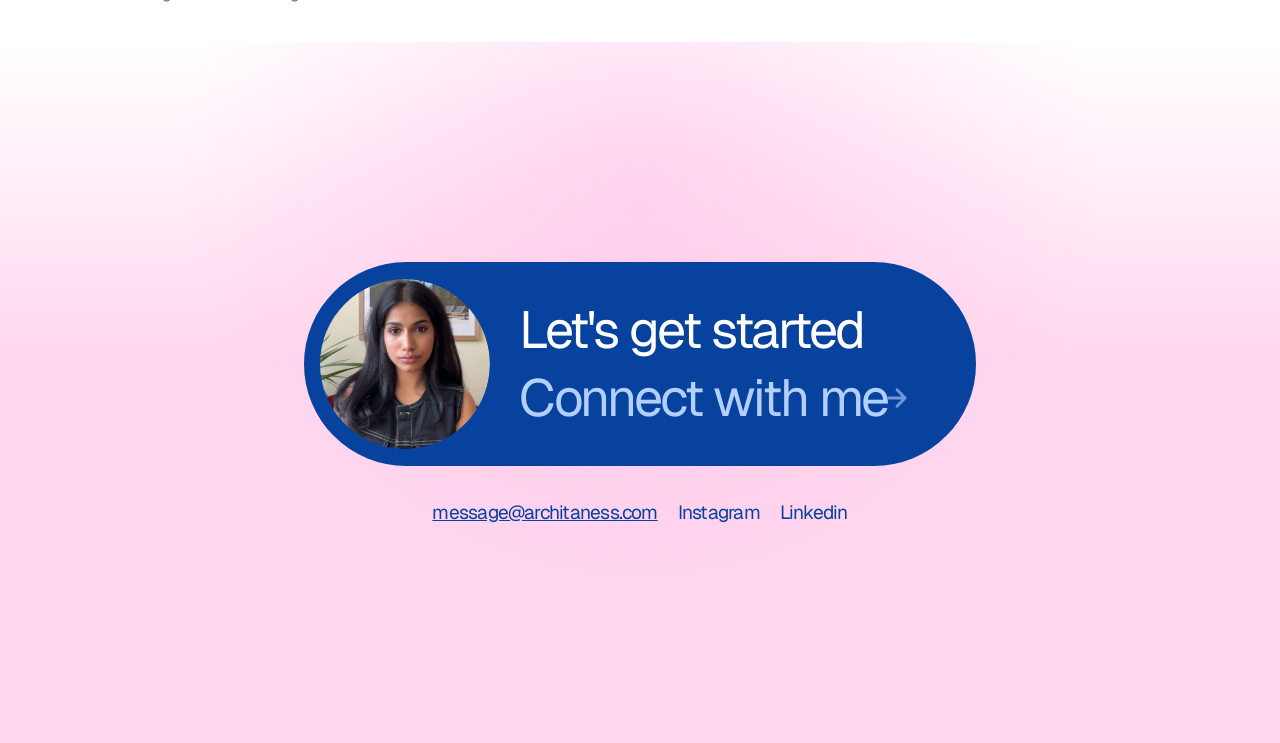
==== commit 616c1927: "Reorder T'Time above TheScentShop and add medal emoji to T'Time stat Renumbers the Selected Work lis" ====
--- a/index.html
+++ b/index.html
@@ -207,10 +207,33 @@
             </a>
           </li>
 
+          <li class="work__item" data-preview="assets/project-hover/T'time.png">
+            <a href="/ttime.html" class="work__row">
+              <div class="work__left">
+                <span class="work__num">04</span>
+                <img class="work__mobile-preview" src="assets/project-hover/T'time.png" alt="" />
+                <div class="work__meta">
+                  <h2 class="work__title">T'Time</h2>
+                  <div class="work__badges">
+                    <span class="badge badge--soon"><img src="assets/dot-gray.svg" alt="" class="badge__dot" />Master's thesis project</span>
+                  </div>
+                </div>
+              </div>
+              <div class="work__right">
+                <span class="work__type">Brand strategy • Brand identity • UI/UX Design</span>
+                <div class="work__hover-right">
+                  <img src="assets/logos/t'time.svg" alt="" class="work__logo" />
+                  <img src="assets/arrow.svg" alt="→" class="work__arrow work__arrow--dark" />
+                </div>
+                <img src="assets/arrow.svg" alt="→" class="work__arrow work__arrow--default" />
+              </div>
+            </a>
+          </li>
+
           <li class="work__item" data-preview="assets/project-hover/Thescentshop.png">
             <a href="/thescentshop.html" class="work__row">
               <div class="work__left">
-                <span class="work__num">04</span>
+                <span class="work__num">05</span>
                 <img class="work__mobile-preview" src="assets/project-hover/Thescentshop.png" alt="" />
                 <div class="work__meta">
                   <h2 class="work__title">TheScentShop</h2>
@@ -234,7 +257,7 @@
           <li class="work__item" data-preview="assets/project-hover/ewealth.png">
             <a href="/ewealth.html" class="work__row">
               <div class="work__left">
-                <span class="work__num">05</span>
+                <span class="work__num">06</span>
                 <img class="work__mobile-preview" src="assets/project-hover/ewealth.png" alt="" />
                 <div class="work__meta">
                   <h2 class="work__title">eWealth</h2>
@@ -248,29 +271,6 @@
                 <span class="work__type">Brand strategy • Brand identity • Brand guideline</span>
                 <div class="work__hover-right">
                   <img src="assets/logos/ewealth.svg" alt="" class="work__logo" />
-                  <img src="assets/arrow.svg" alt="→" class="work__arrow work__arrow--dark" />
-                </div>
-                <img src="assets/arrow.svg" alt="→" class="work__arrow work__arrow--default" />
-              </div>
-            </a>
-          </li>
-
-          <li class="work__item" data-preview="assets/project-hover/T'time.png">
-            <a href="/ttime.html" class="work__row">
-              <div class="work__left">
-                <span class="work__num">06</span>
-                <img class="work__mobile-preview" src="assets/project-hover/T'time.png" alt="" />
-                <div class="work__meta">
-                  <h2 class="work__title">T'Time</h2>
-                  <div class="work__badges">
-                    <span class="badge badge--soon"><img src="assets/dot-gray.svg" alt="" class="badge__dot" />Master's thesis project</span>
-                  </div>
-                </div>
-              </div>
-              <div class="work__right">
-                <span class="work__type">Brand strategy • Brand identity • UI/UX Design</span>
-                <div class="work__hover-right">
-                  <img src="assets/logos/t'time.svg" alt="" class="work__logo" />
                   <img src="assets/arrow.svg" alt="→" class="work__arrow work__arrow--dark" />
                 </div>
                 <img src="assets/arrow.svg" alt="→" class="work__arrow work__arrow--default" />
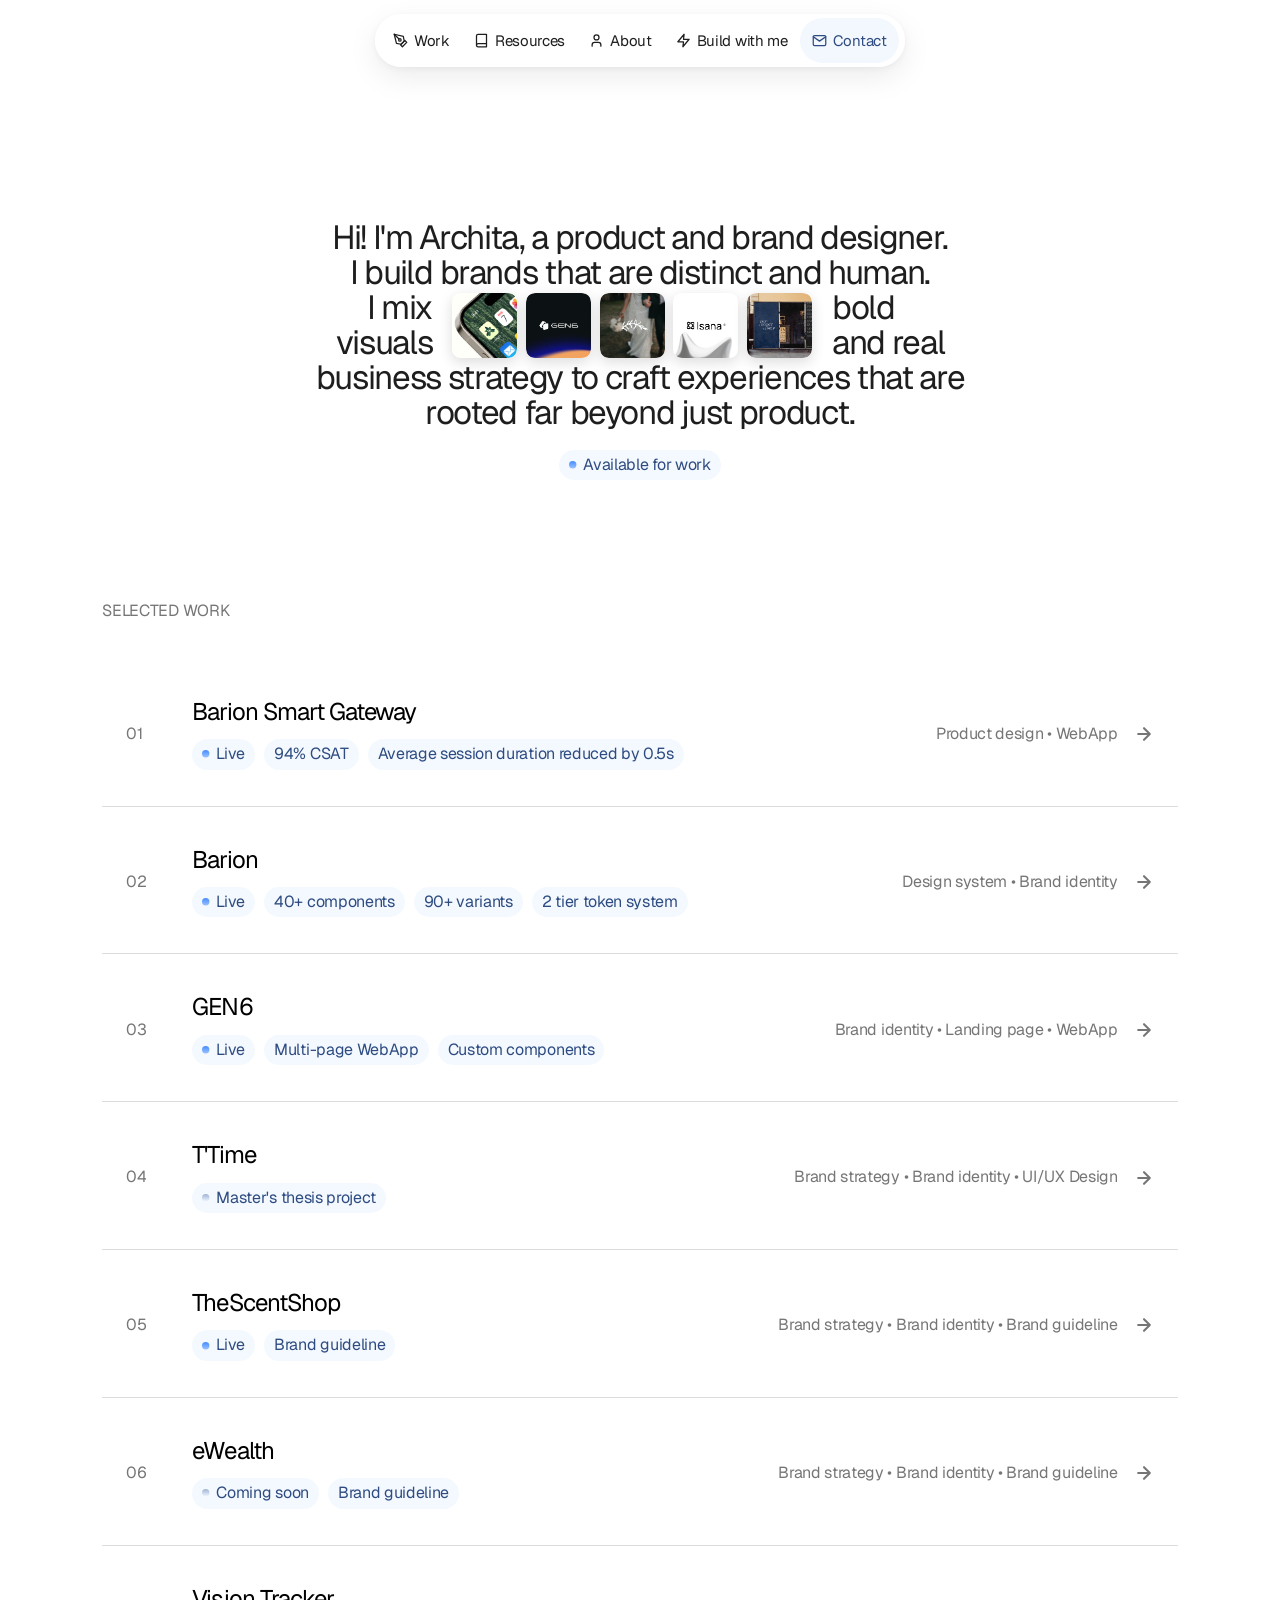
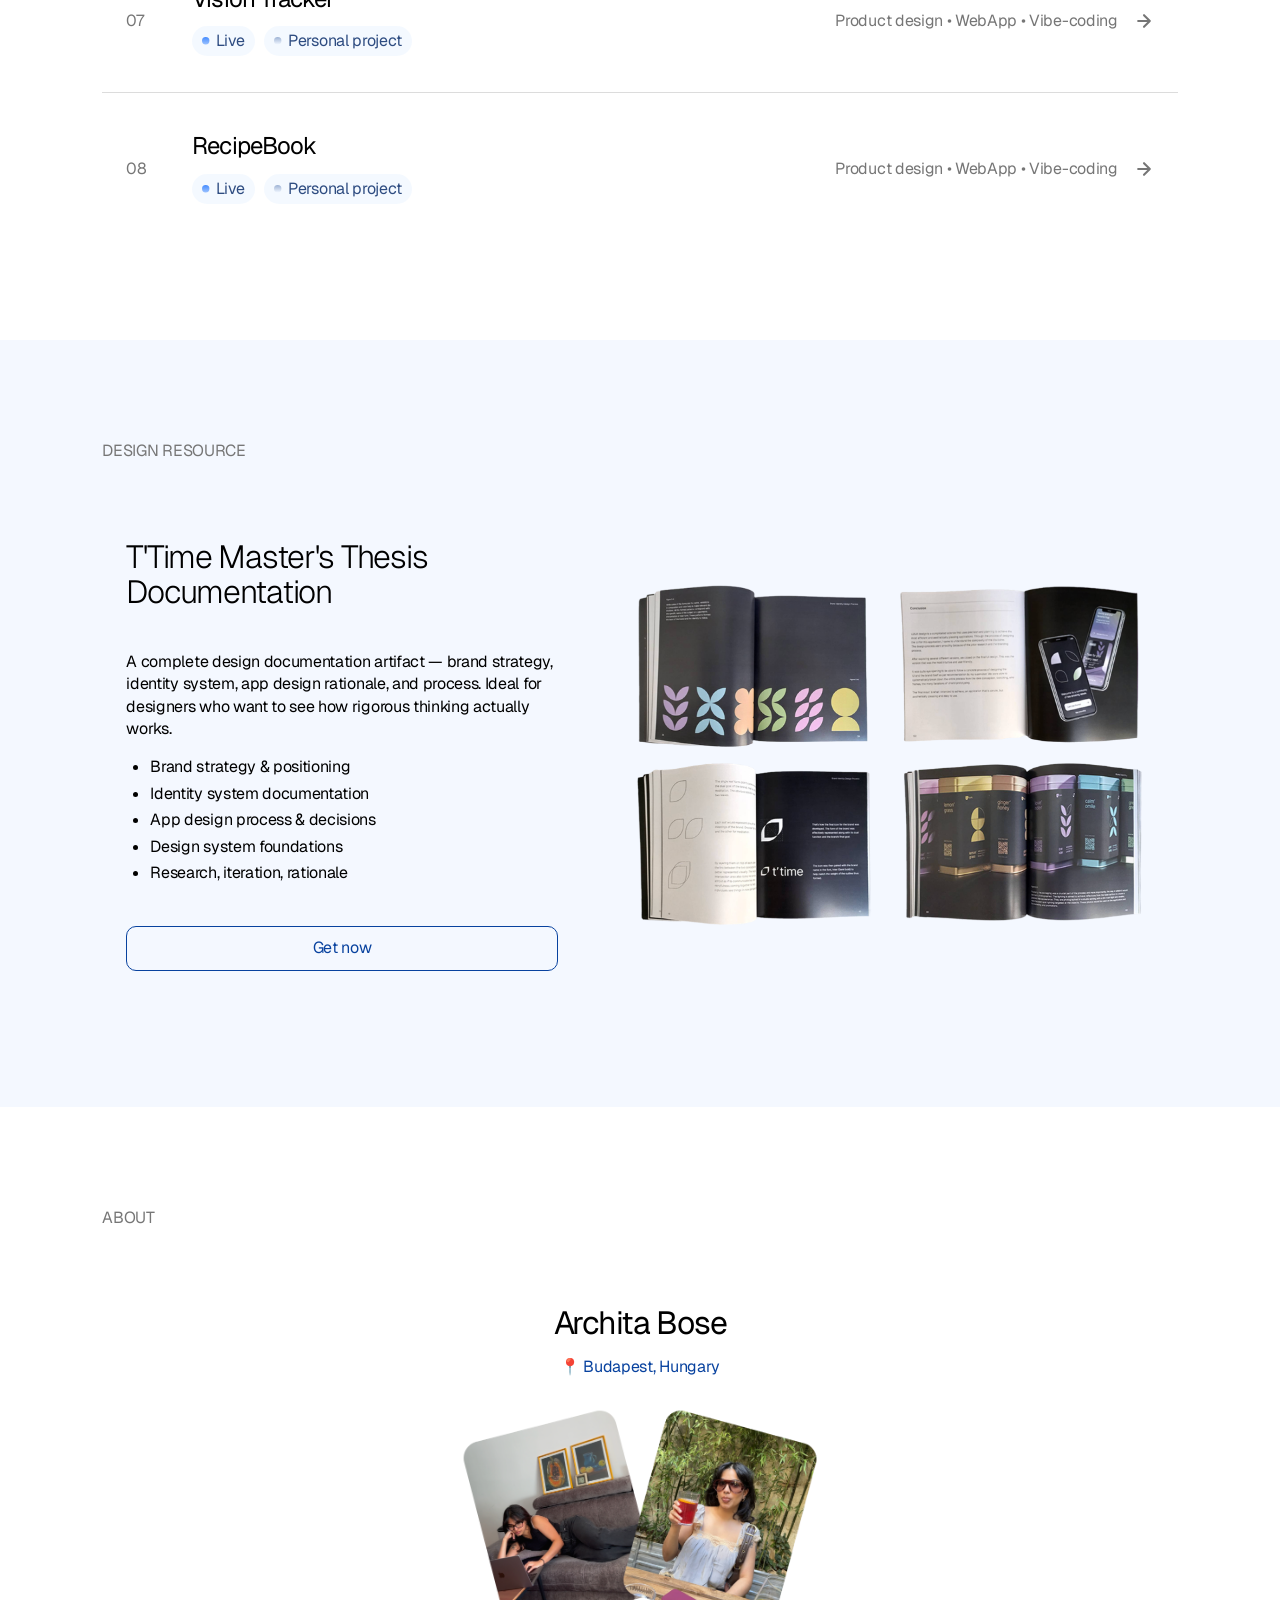
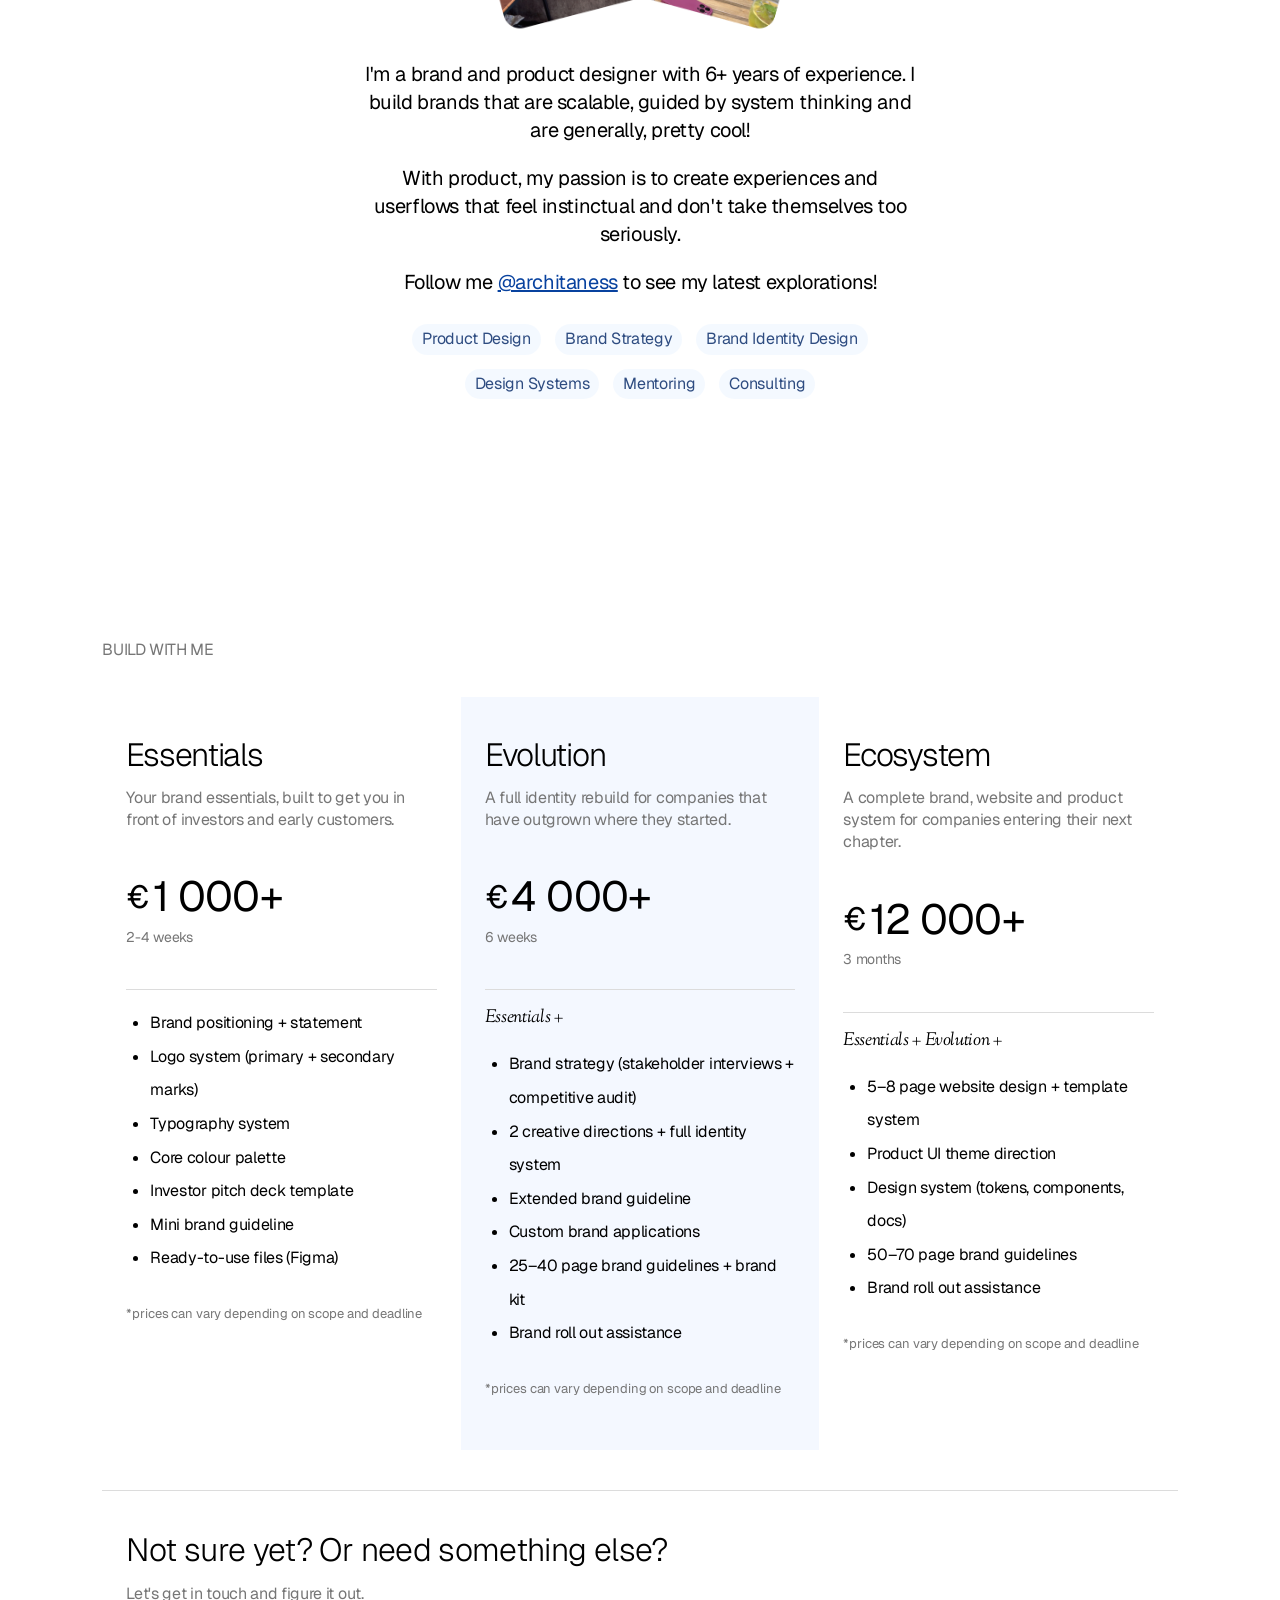
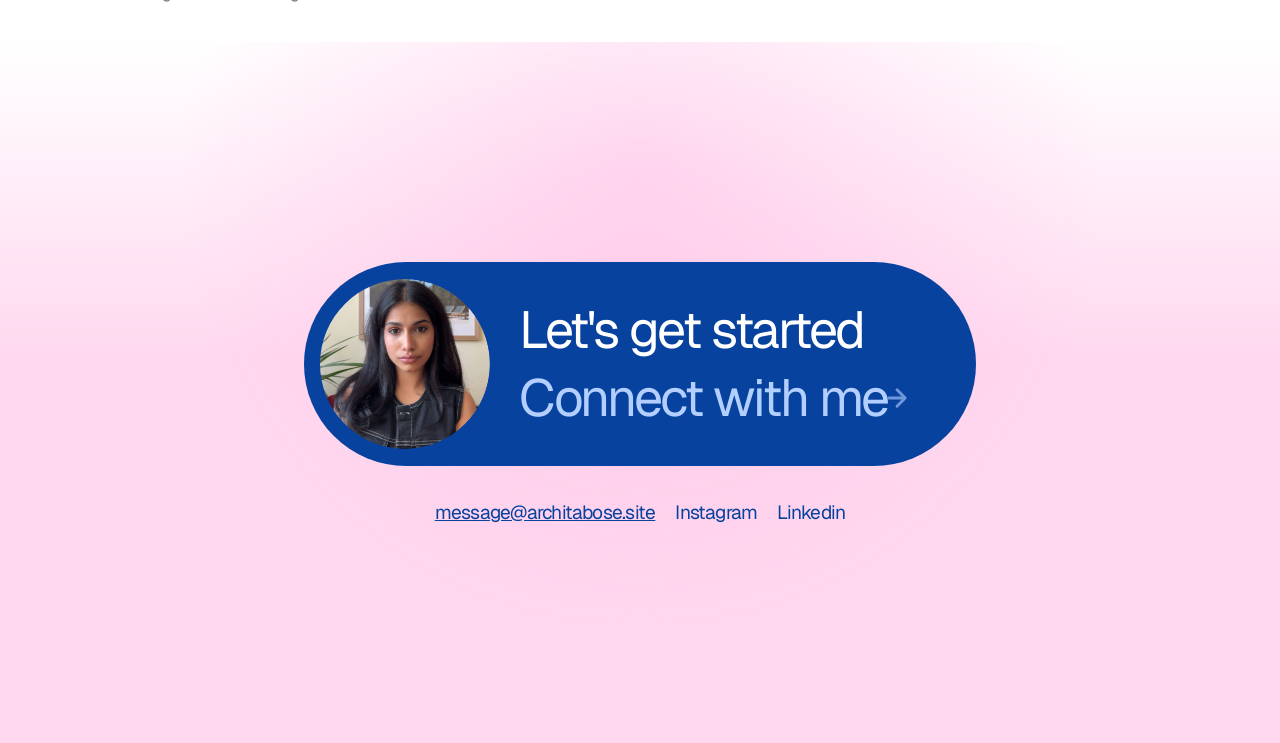
==== commit 8484bc1a: "Update contact email to message@architabose.site The architaness.com domain was sold and its mailbox" ====
--- a/index.html
+++ b/index.html
@@ -520,7 +520,7 @@
           </div>
         </a>
         <div class="cta__links">
-          <a href="mailto:message@architaness.com">message@architaness.com</a>
+          <a href="mailto:message@architabose.site">message@architabose.site</a>
           <a href="https://www.instagram.com/architaness" target="_blank" rel="noopener">Instagram</a>
           <a href="https://www.linkedin.com/in/architabose/" target="_blank" rel="noopener">Linkedin</a>
         </div>
--- a/style.css
+++ b/style.css
@@ -2074,12 +2074,22 @@
   .cs-tabs .cs-tabs__label { display: none; }
 
   /* Flat 16px side margins for all case-study content on mobile
-     (was 24px via the "100% - 48px" pattern used across these widths) */
+     (was 24px via the "100% - 48px" pattern used across these widths).
+     .cs-img is included here for pages where it sits directly on
+     .cs-page (a standalone image between sections, e.g. barion-gateway,
+     barion-brand) and so needs this inset itself. */
   .cs-head,
   .cs-hero,
   .cs-section,
   .cs-section--wide,
   .cs-img { width: min(1124px, 100% - 48px); }
+
+  /* On pages where .cs-img instead sits inside a .cs-section (e.g.
+     recipebook, visiontracker), that parent already applied the inset
+     above — giving .cs-img its own "100% - 48px" here would inset it a
+     second time, so it just fills its already-inset parent instead. */
+  .cs-section > .cs-img,
+  .cs-section--wide > .cs-img { width: 100%; max-width: 100%; }
 
   /* Hero/case-study images always fill their container width on mobile,
      overriding any per-image inline max-width (e.g. style="max-width:700px")
